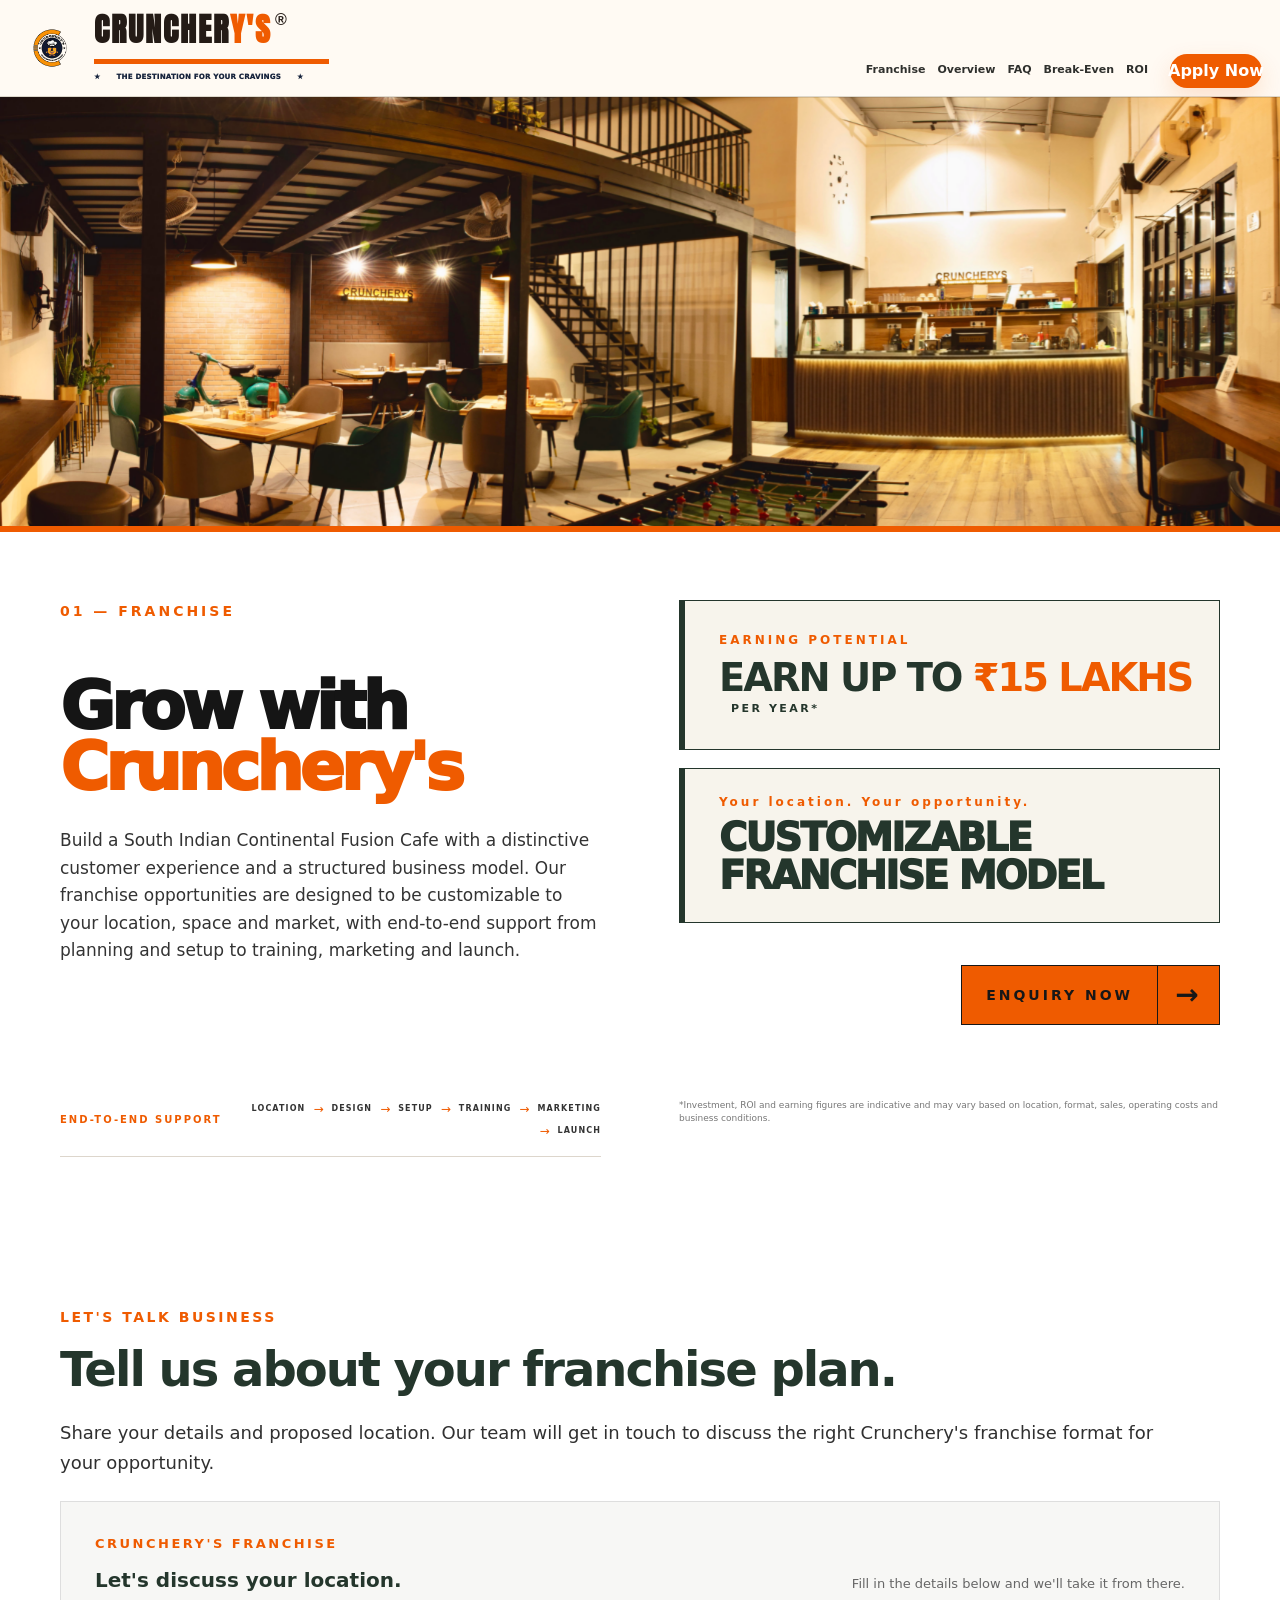
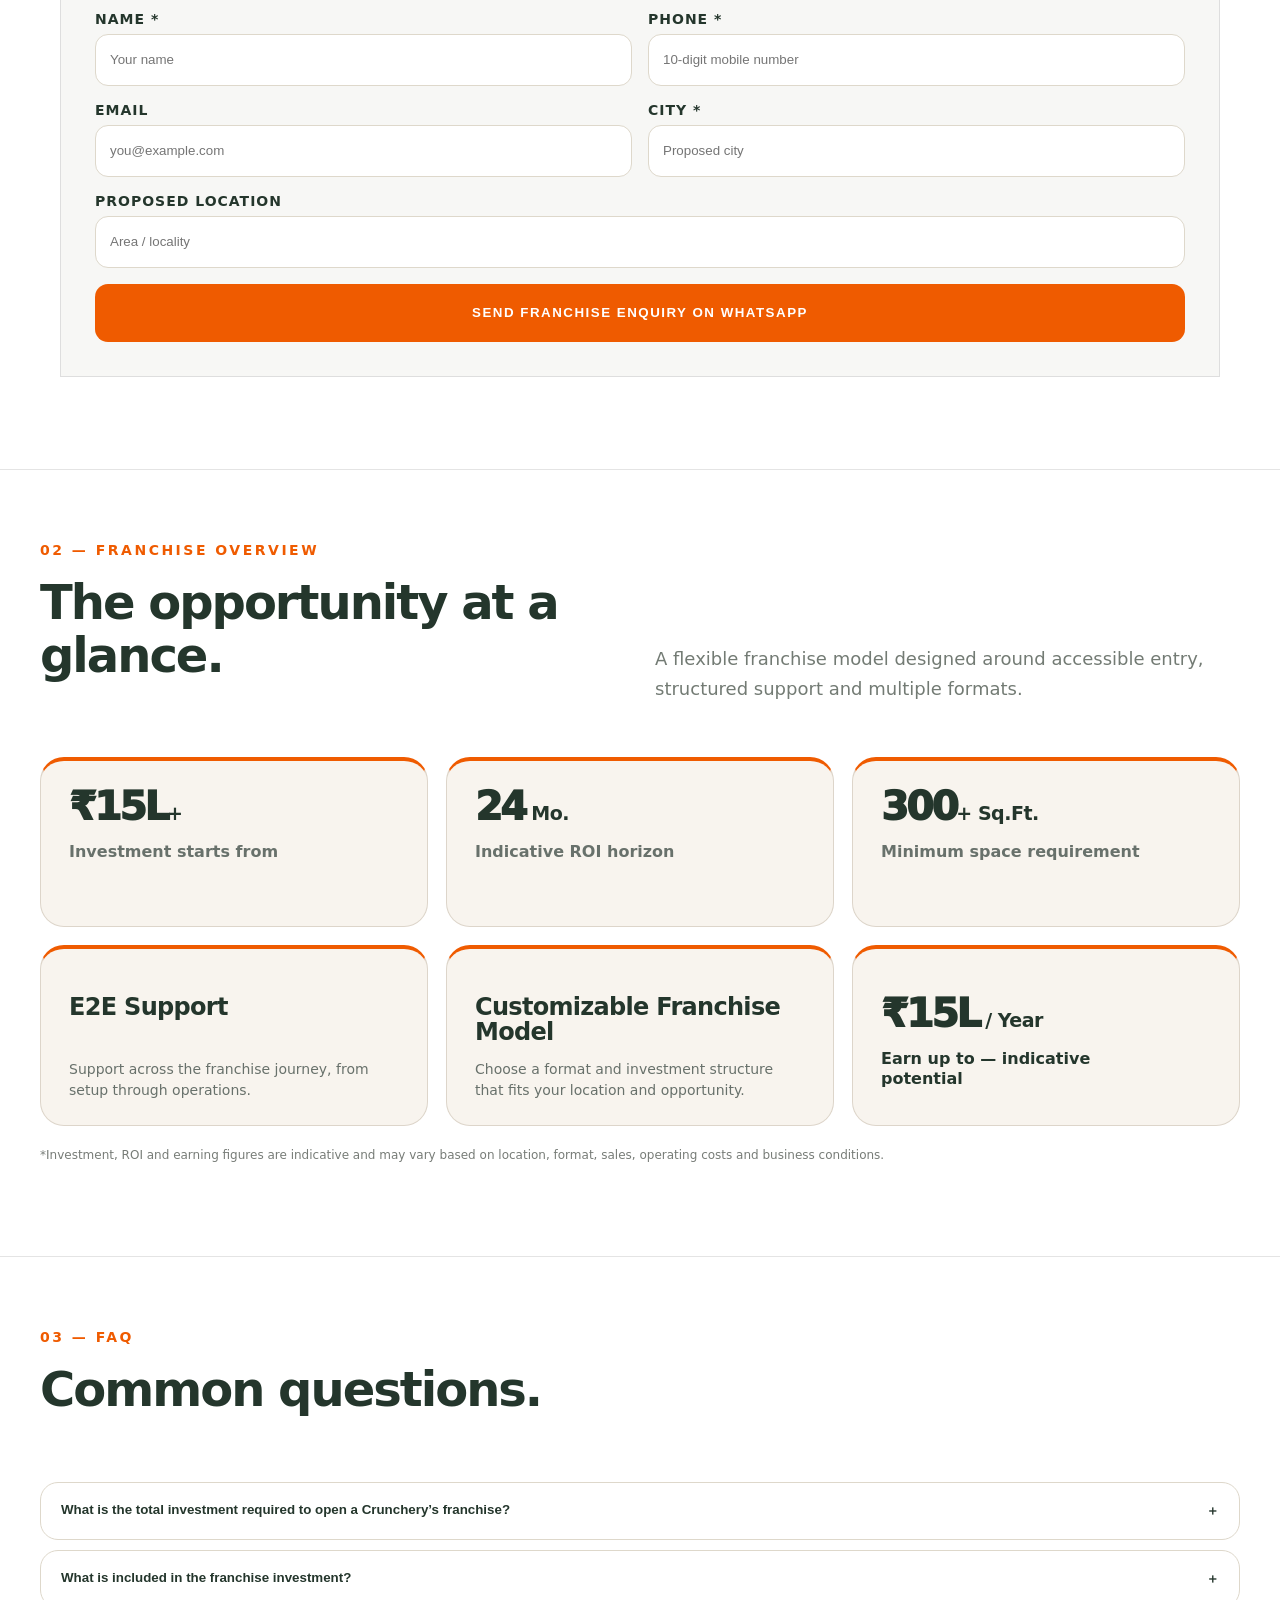
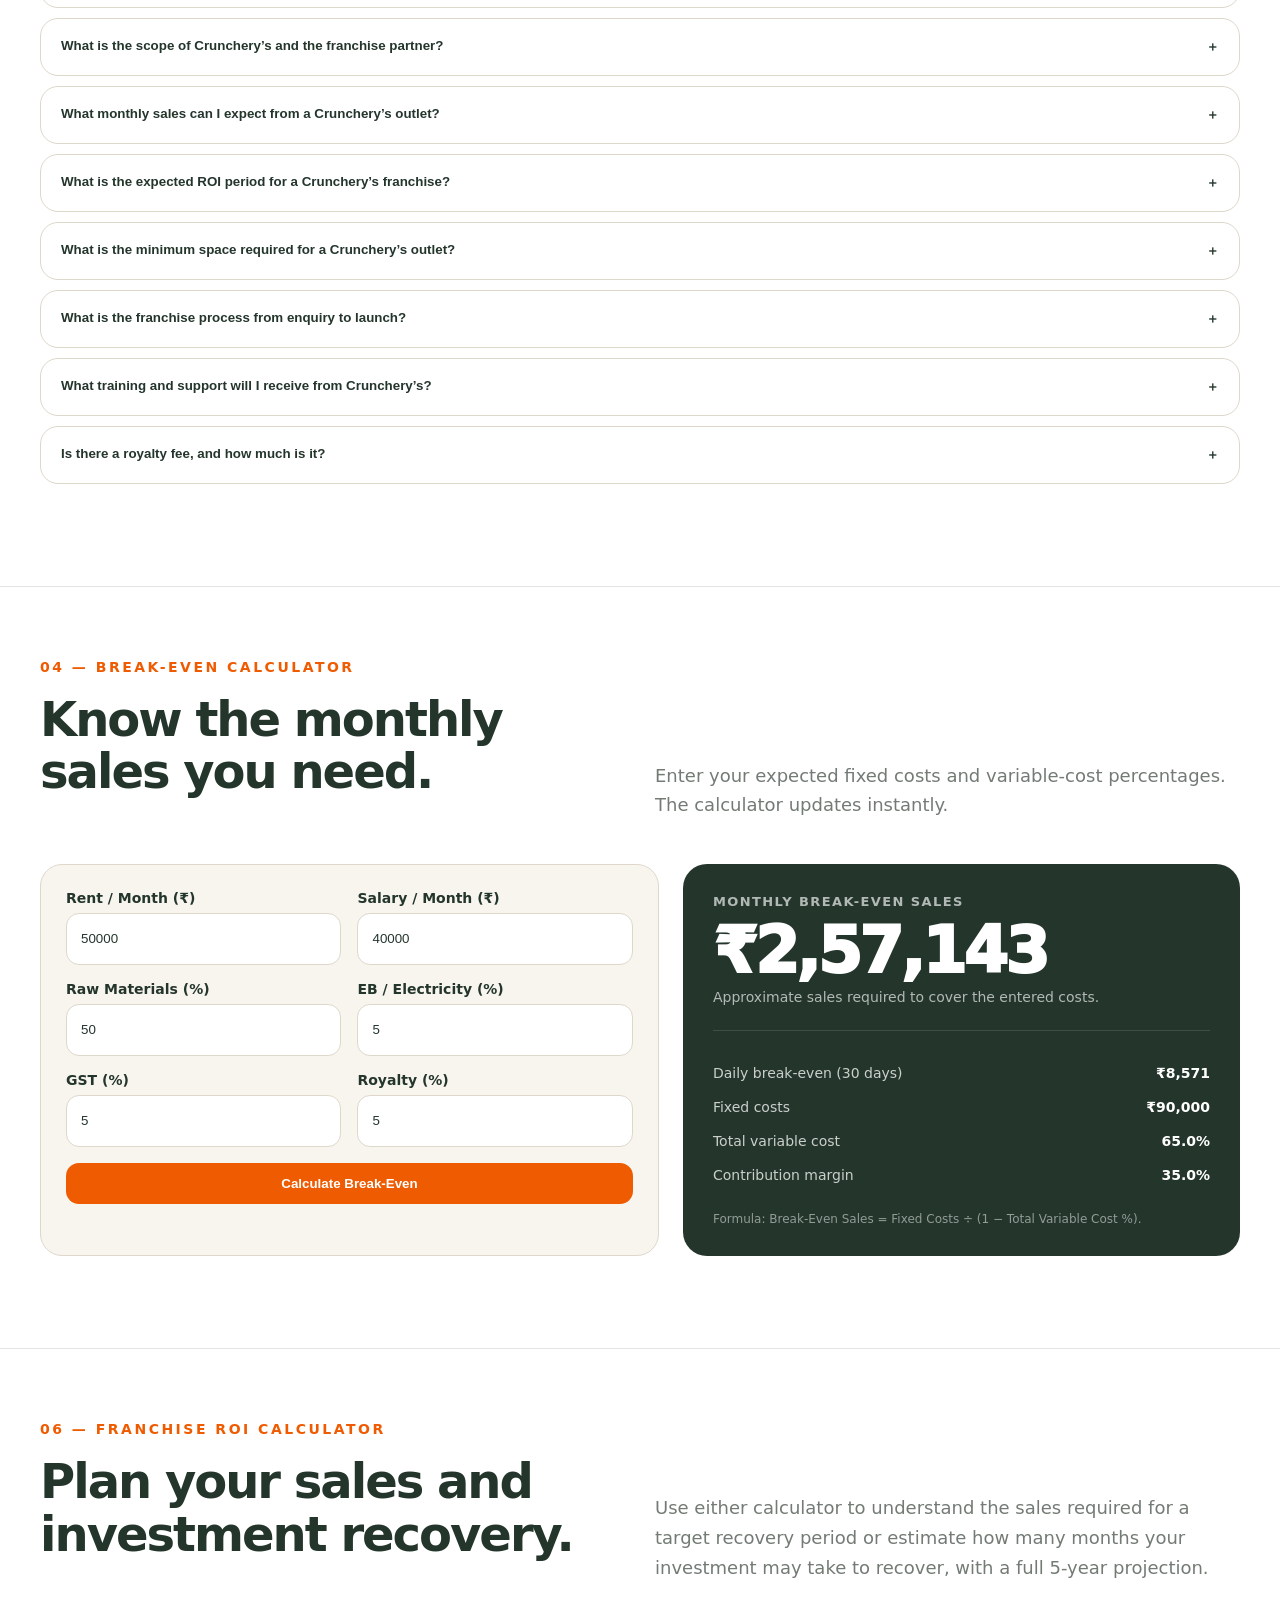
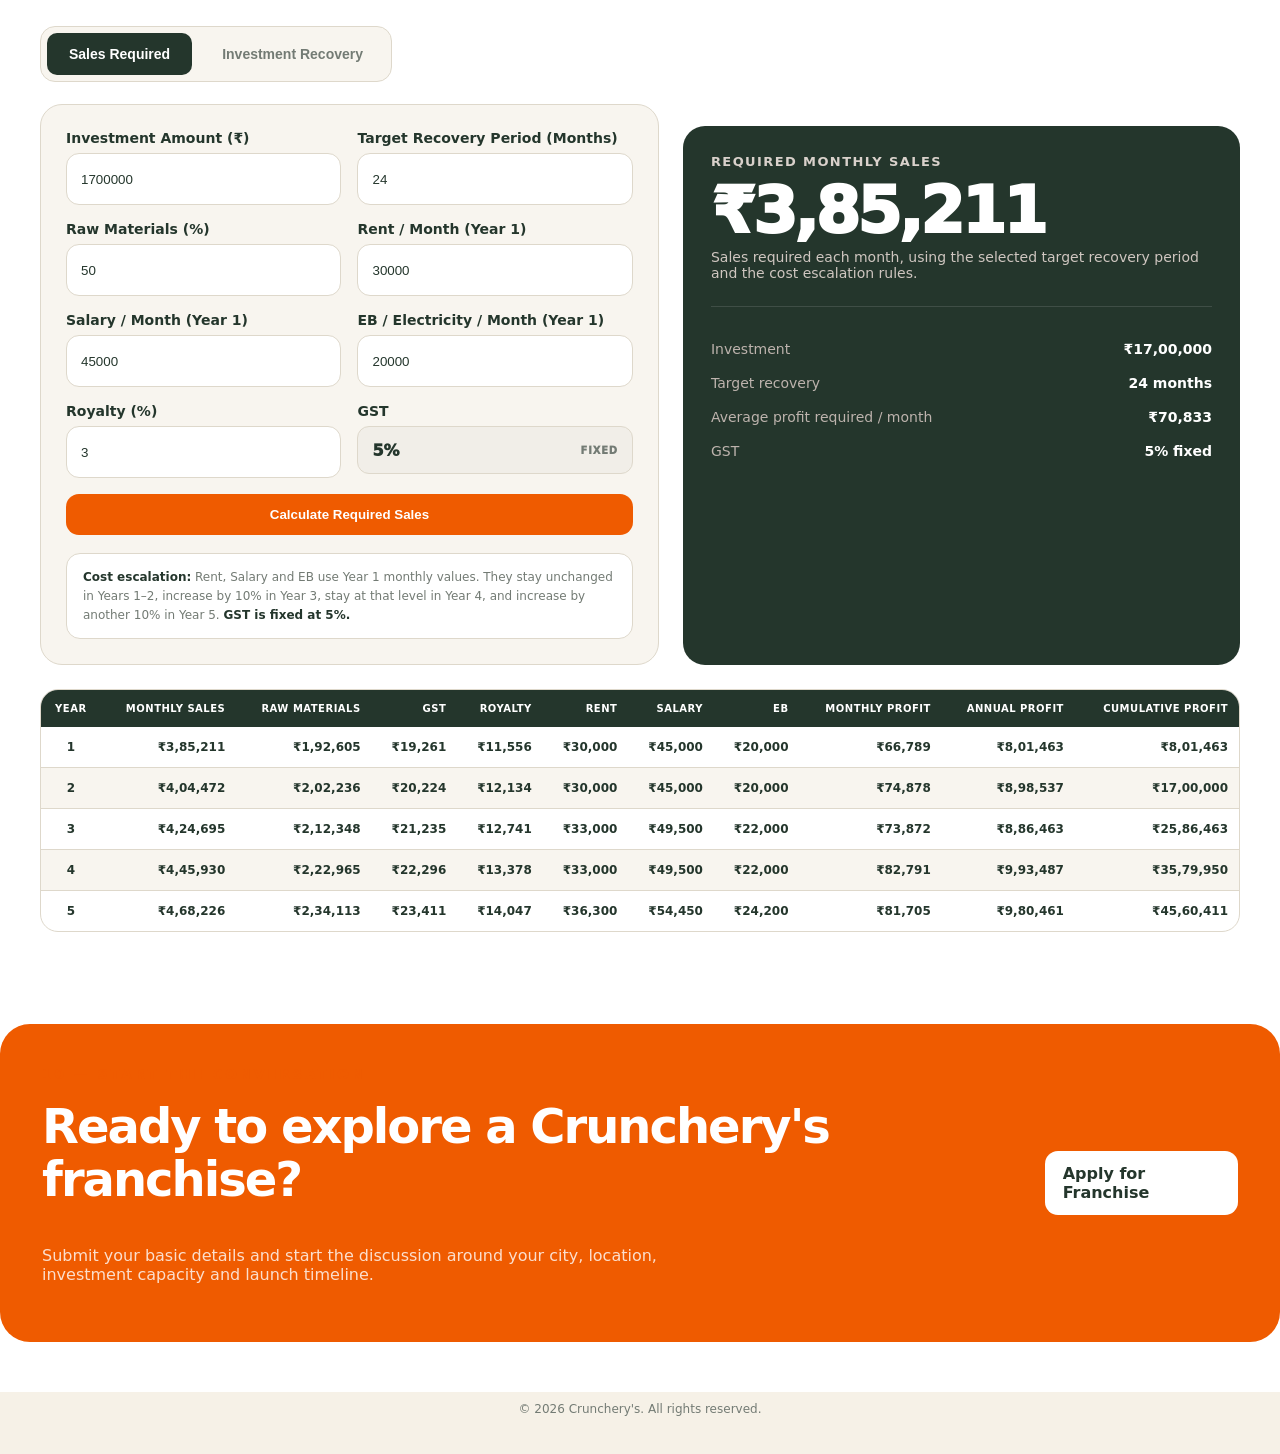
==== franchise/index.html @ 045de071 "Add files via upload" ====
<!DOCTYPE html>
<html lang="en">
<head>
  <meta charset="UTF-8">
  <meta name="viewport" content="width=device-width, initial-scale=1.0">
  <meta name="description" content="Crunchery's Franchise – South Indian Continental Fusion Cafe. Explore investment, setup, break-even and franchise opportunities.">
  <title>Crunchery's Franchise | South Indian Continental Fusion Cafe</title>
    <style>
 @import url('https://fonts.googleapis.com/css2?family=Anton&display=swap');
/* =========================================================
   CRUNCHERY'S FRANCHISE PAGE
   SCOPED CSS
   Prevents Squarespace / existing website CSS conflicts
   ========================================================= */

:root{
  --fr-bg:#f6f1e7;
  --fr-card:#ffffff;
  --fr-text:#24362c;
  --fr-muted:#737b74;
  --fr-line:#ded8cb;
  --fr-accent:#ef5b00;
  --fr-dark:#24362c;
  --fr-good:#16834b;
  --fr-soft:#f8f5ef;
}


/* =========================================================
   PAGE RESET
   ========================================================= */

#franchise-page-only,
#franchise-page-only *{
  box-sizing:border-box;
}

html{
  scroll-behavior:smooth;
}

body{
  margin:0;
  background:var(--fr-bg);
  color:var(--fr-text);
  font-family:
    Inter,
    system-ui,
    -apple-system,
    BlinkMacSystemFont,
    "Segoe UI",
    sans-serif;
}


/* =========================================================
   HEADER — CRUNCHERY'S MAIN-SITE STYLE
   Scoped to this franchise page only.
   ========================================================= */

.franchise-header{
  width:100% !important;
  min-height:196px !important;
  background:#fffaf3 !important;
  border-bottom:1px solid var(--fr-line) !important;
  position:sticky !important;
  top:0 !important;
  z-index:9999 !important;
}

.franchise-header-inner{
  width:100% !important;
  max-width:1660px !important;
  min-height:196px !important;
  margin:0 auto !important;
  padding:18px 28px 20px !important;
  display:grid !important;
  grid-template-columns:minmax(560px,620px) minmax(0,1fr) !important;
  grid-template-rows:42px 1fr !important;
  column-gap:38px !important;
  align-items:center !important;
}

/* Full brand block */
.franchise-logo{
  grid-column:1 !important;
  grid-row:1 / span 2 !important;
  display:flex !important;
  align-items:center !important;
  justify-content:flex-start !important;
  gap:12px !important;
  width:max-content !important;
  max-width:100% !important;
  text-decoration:none !important;
}

.franchise-logo img{
  display:block !important;
  width:143px !important;
  height:143px !important;
  max-width:143px !important;
  max-height:143px !important;
  flex:0 0 128px !important;
  object-fit:contain !important;
}

/* Wordmark beside the repository logo */
.franchise-wordmark{
  display:flex !important;
  flex-direction:column !important;
  width:430px !important;
  max-width:100% !important;
}

.franchise-wordmark-name{
  font-family:"Anton",sans-serif !important;
  font-size:64px !important;
  line-height:.88 !important;
  font-weight:900 !important;
  letter-spacing:2px !important;
  color:#241b16 !important;
  white-space:nowrap !important;
}

.franchise-wordmark-name .orange{
  color:#ef5b00 !important;
}

.franchise-wordmark-name sup{
  font-family:Arial,sans-serif !important;
  font-size:16px !important;
  vertical-align:top !important;
  position:relative !important;
  top:-2px !important;
  margin-left:3px !important;
}

.franchise-wordmark-rule{
  width:100% !important;
  height:5px !important;
  background:#ef5b00 !important;
  margin:14px 0 10px !important;
}

.franchise-wordmark-tagline{
  color:#17243d !important;
  font-size:17px !important;
  line-height:1 !important;
  font-weight:950 !important;
  letter-spacing:.7px !important;
  white-space:nowrap !important;
}

.franchise-wordmark-tagline::before{
  content:"★" !important;
  margin-right:16px !important;
}

.franchise-wordmark-tagline::after{
  content:"★" !important;
  margin-left:16px !important;
}

/* Top-right brand promises */
.franchise-utilities{
  grid-column:2 !important;
  grid-row:1 !important;
  justify-self:end !important;
  display:flex !important;
  align-items:center !important;
  justify-content:flex-end !important;
  color:#3b342e !important;
  font-size:13px !important;
  font-weight:800 !important;
  white-space:nowrap !important;
}

.franchise-utility{
  padding:0 18px !important;
  border-right:1px solid #d8d0c4 !important;
}

.franchise-utility:last-child{
  padding-right:0 !important;
  border-right:0 !important;
}

/* Navigation row */
.franchise-nav{
  grid-column:2 !important;
  grid-row:2 !important;
  width:100% !important;
  display:flex !important;
  align-items:center !important;
  justify-content:flex-end !important;
  gap:34px !important;
  padding-top:12px !important;
}

.franchise-nav a{
  display:block !important;
  padding:13px 0 !important;
  color:#2f302d !important;
  font-size:16px !important;
  font-weight:850 !important;
  line-height:1 !important;
  white-space:nowrap !important;
  text-decoration:none !important;
  border-bottom:2px solid transparent !important;
  transition:color .2s ease,border-color .2s ease !important;
}

.franchise-nav a:hover{
  color:var(--fr-accent) !important;
  border-bottom-color:var(--fr-accent) !important;
}

/* Apply Now remains part of the navigation */
.franchise-nav .franchise-apply{
  width:158px !important;
  height:56px !important;
  display:flex !important;
  align-items:center !important;
  justify-content:center !important;
  flex:0 0 158px !important;
  padding:0 !important;
  margin-left:10px !important;
  background:var(--fr-accent) !important;
  color:#fff !important;
  border:0 !important;
  border-radius:18px !important;
  font-size:16px !important;
  font-weight:900 !important;
  box-shadow:0 10px 25px rgba(239,91,0,.16) !important;
}

.franchise-nav .franchise-apply:hover{
  color:#fff !important;
  border-bottom:0 !important;
  transform:translateY(-2px) !important;
}

/* =========================================================
   MAIN PAGE CONTAINER
   ========================================================= */

#franchise-page-only{
  width:100% !important;

  max-width:1400px !important;

  margin:0 auto !important;

  padding:
    0 30px 50px 30px !important;
}


/* =========================================================
   GENERAL CARD
   ========================================================= */

#franchise-page-only .card{
  width:100% !important;

  background:var(--fr-card) !important;

  border-radius:28px !important;

  padding:32px 40px !important;

  margin:0 0 20px 0 !important;

  border:0 !important;

  box-shadow:
    0 8px 28px rgba(70,55,35,.06) !important;
}


/* =========================================================
   TYPOGRAPHY
   ========================================================= */

#franchise-page-only h1,
#franchise-page-only h2,
#franchise-page-only h3{
  color:var(--fr-text) !important;

  margin-top:0 !important;

  line-height:1.1 !important;
}

#franchise-page-only h1{
  font-size:clamp(60px,6vw,92px) !important;

  font-weight:950 !important;

  letter-spacing:-4px !important;

  margin-bottom:22px !important;
}

#franchise-page-only h2{
  font-size:clamp(32px,4vw,48px) !important;

  font-weight:900 !important;

  letter-spacing:-2px !important;
}

#franchise-page-only h3{
  font-size:20px !important;

  font-weight:900 !important;
}

#franchise-page-only p{
  margin-top:0 !important;
}

#franchise-page-only .eyebrow{
  color:var(--fr-accent) !important;

  font-size:14px !important;

  font-weight:900 !important;

  letter-spacing:2.5px !important;

  text-transform:uppercase !important;

  margin-bottom:18px !important;
}

#franchise-page-only .subtitle{
  color:var(--fr-muted) !important;

  font-size:18px !important;

  line-height:1.65 !important;

  max-width:760px !important;
}


/* =========================================================
   HERO
   ========================================================= */

/*
   IMPORTANT:
   The #franchise-page-only prefix gives this CSS higher
   priority than the existing website .hero styles.
*/

#franchise-page-only .hero{
  width:100% !important;

  min-height:720px !important;

  display:grid !important;

  grid-template-columns:
    minmax(0,1.1fr)
    minmax(500px,.9fr) !important;

  gap:70px !important;

  align-items:center !important;

  padding:70px 0 75px !important;

  margin:0 !important;
}


/* =========================================================
   HERO LEFT
   ========================================================= */

#franchise-page-only .hero-copy{
  width:100% !important;

  min-width:0 !important;

  max-width:none !important;

  display:flex !important;

  flex-direction:column !important;

  justify-content:center !important;

  align-items:flex-start !important;

  position:relative !important;

  z-index:5 !important;
}


/* =========================================================
   HERO TITLE
   ========================================================= */

#franchise-page-only .hero-copy h1{
  width:100% !important;

  max-width:820px !important;

  margin:0 0 22px 0 !important;

  padding:0 !important;

  font-size:clamp(62px,6vw,94px) !important;

  line-height:.98 !important;

  letter-spacing:-5px !important;

  font-weight:950 !important;

  white-space:normal !important;

  overflow:visible !important;
}

#franchise-page-only .hero-copy h1 span{
  color:var(--fr-accent) !important;

  display:inline !important;
}


/* =========================================================
   HERO SUBTITLE
   ========================================================= */

#franchise-page-only .hero .subtitle{
  width:100% !important;

  max-width:700px !important;

  color:var(--fr-muted) !important;

  font-size:18px !important;

  line-height:1.65 !important;

  margin:0 !important;
}


/* =========================================================
   HERO BUTTONS
   ========================================================= */

#franchise-page-only .hero-actions{
  width:100% !important;

  display:flex !important;

  flex-wrap:wrap !important;

  align-items:center !important;

  gap:12px !important;

  margin-top:30px !important;
}

#franchise-page-only .hero-actions .btn{
  display:inline-flex !important;

  align-items:center !important;
  justify-content:center !important;

  min-height:52px !important;

  padding:0 22px !important;

  border-radius:14px !important;

  font-size:14px !important;

  font-weight:900 !important;

  text-decoration:none !important;

  cursor:pointer !important;
}


/* =========================================================
   HERO NOTE
   ========================================================= */

#franchise-page-only .hero-note{
  display:flex !important;

  align-items:flex-start !important;

  gap:12px !important;

  margin-top:28px !important;

  color:var(--fr-muted) !important;

  font-size:14px !important;

  line-height:1.5 !important;
}

#franchise-page-only .hero-note > span{
  color:var(--fr-accent) !important;

  font-size:16px !important;
}

#franchise-page-only .hero-note strong{
  color:var(--fr-text) !important;
}

/* =========================================================
   HERO — FRANCHISE POSTER
   ========================================================= */

#franchise-page-only .hero-visual{
  position:relative !important;
  width:100% !important;
  min-width:0 !important;
  min-height:620px !important;

  padding:0 !important;
  overflow:hidden !important;

  border-radius:38px !important;

  background:none !important;

  box-shadow:
    0 25px 60px rgba(36,54,44,.16) !important;
}

#franchise-page-only .franchise-poster{
  display:block !important;

  width:100% !important;
  height:100% !important;

  min-width:100% !important;
  min-height:620px !important;

  margin:0 !important;
  padding:0 !important;

  object-fit:cover !important;
  object-position:center center !important;

  border-radius:38px !important;
}




/* =========================================================
   BUTTONS
   ========================================================= */

#franchise-page-only .btn{
  border:0 !important;

  border-radius:13px !important;

  padding:13px 18px !important;

  font-weight:900 !important;

  cursor:pointer !important;

  display:inline-flex !important;

  align-items:center !important;

  justify-content:center !important;

  gap:8px !important;

  text-decoration:none !important;

  transition:
    transform .18s ease,
    background .18s ease !important;
}

#franchise-page-only .btn:hover{
  transform:translateY(-2px) !important;
}

#franchise-page-only .btn-primary{
  background:var(--fr-accent) !important;

  color:#fff !important;
}

#franchise-page-only .btn-dark{
  background:var(--fr-dark) !important;

  color:#fff !important;
}

#franchise-page-only .btn-light{
  background:#fff !important;

  color:var(--fr-text) !important;
}

#franchise-page-only .btn-block{
  width:100% !important;
}


/* =========================================================
   SECTION HEAD
   ========================================================= */

#franchise-page-only .section-head{
  display:flex !important;

  justify-content:space-between !important;

  align-items:flex-end !important;

  gap:30px !important;

  margin-bottom:26px !important;
}

#franchise-page-only .section-head > div{
  flex:1 !important;
}

#franchise-page-only .section-head .subtitle{
  flex:1 !important;

  max-width:620px !important;
}


/* =========================================================
   METRICS
   ========================================================= */

#franchise-page-only .metric-grid{
  width:100% !important;

  display:grid !important;

  grid-template-columns:
    repeat(4,minmax(0,1fr)) !important;

  gap:14px !important;

  margin-top:25px !important;
}

#franchise-page-only .metric{
  background:var(--fr-soft) !important;

  border:1px solid var(--fr-line) !important;

  border-radius:20px !important;

  padding:22px !important;
}

#franchise-page-only .metric-value{
  color:var(--fr-text) !important;

  font-size:25px !important;

  font-weight:950 !important;

  margin-bottom:5px !important;
}

#franchise-page-only .metric-label{
  color:var(--fr-muted) !important;

  font-size:13px !important;

  font-weight:700 !important;
}


/* =========================================================
   GRIDS
   ========================================================= */

#franchise-page-only .grid{
  display:grid !important;

  grid-template-columns:
    repeat(3,minmax(0,1fr)) !important;

  gap:18px !important;
}

#franchise-page-only .grid2{
  display:grid !important;

  grid-template-columns:
    repeat(2,minmax(0,1fr)) !important;

  gap:18px !important;
}


/* =========================================================
   INFO CARDS
   ========================================================= */

#franchise-page-only .info-card{
  border:
    1px solid var(--fr-line) !important;

  border-radius:20px !important;

  padding:24px !important;

  background:#fff !important;
}

#franchise-page-only .info-icon{
  width:44px !important;
  height:44px !important;

  border-radius:13px !important;

  background:#fff1e8 !important;

  color:var(--fr-accent) !important;

  display:grid !important;

  place-items:center !important;

  font-weight:950 !important;

  margin-bottom:15px !important;
}

#franchise-page-only .info-card p{
  color:var(--fr-muted) !important;

  font-size:14px !important;

  line-height:1.6 !important;
}

#franchise-page-only .price{
  color:var(--fr-text) !important;

  font-size:25px !important;

  font-weight:950 !important;

  margin-bottom:5px !important;
}

#franchise-page-only .small{
  color:var(--fr-muted) !important;

  font-size:13px !important;
}


/* =========================================================
   COST ROWS
   ========================================================= */

#franchise-page-only .cost-row{
  display:grid !important;

  grid-template-columns:
    minmax(0,1fr)
    auto !important;

  gap:20px !important;

  align-items:center !important;

  padding:17px 0 !important;

  border-bottom:
    1px solid var(--fr-line) !important;
}

#franchise-page-only .cost-row:last-child{
  border-bottom:0 !important;
}

#franchise-page-only .cost-title{
  color:var(--fr-text) !important;

  font-weight:900 !important;
}

#franchise-page-only .cost-desc{
  color:var(--fr-muted) !important;

  font-size:13px !important;
}

#franchise-page-only .cost-value{
  color:var(--fr-text) !important;

  font-size:18px !important;

  font-weight:950 !important;

  white-space:nowrap !important;
}


/* =========================================================
   CALCULATOR
   ========================================================= */

#franchise-page-only .calculator{
  width:100% !important;

  display:grid !important;

  grid-template-columns:
    minmax(0,1fr)
    minmax(400px,.9fr) !important;

  gap:24px !important;
}

#franchise-page-only .calc-panel{
  border:
    1px solid var(--fr-line) !important;

  border-radius:22px !important;

  padding:25px !important;

  background:var(--fr-soft) !important;
}

#franchise-page-only .form-grid{
  display:grid !important;

  grid-template-columns:
    repeat(2,minmax(0,1fr)) !important;

  gap:16px !important;
}

#franchise-page-only .field{
  display:flex !important;

  flex-direction:column !important;

  gap:7px !important;
}

#franchise-page-only .field.full{
  grid-column:1/-1 !important;
}

#franchise-page-only label{
  color:var(--fr-text) !important;

  font-size:14px !important;

  font-weight:850 !important;
}


/* =========================================================
   INPUTS
   ========================================================= */

#franchise-page-only input,
#franchise-page-only select,
#franchise-page-only textarea{
  width:100% !important;

  height:52px !important;

  border:
    1px solid var(--fr-line) !important;

  border-radius:13px !important;

  padding:0 14px !important;

  background:#fff !important;

  color:var(--fr-text) !important;

  outline:none !important;
}

#franchise-page-only textarea{
  height:110px !important;

  padding:13px 14px !important;

  resize:vertical !important;
}

#franchise-page-only input:focus,
#franchise-page-only select:focus,
#franchise-page-only textarea:focus{
  border-color:var(--fr-accent) !important;

  box-shadow:
    0 0 0 3px rgba(239,91,0,.09) !important;
}


/* =========================================================
   RESULT CARD
   ========================================================= */

#franchise-page-only .result-card{
  width:100% !important;

  min-height:100% !important;

  background:var(--fr-dark) !important;

  color:#fff !important;

  border-radius:24px !important;

  padding:30px !important;

  display:flex !important;

  flex-direction:column !important;
}

#franchise-page-only .result-label{
  color:rgba(255,255,255,.65) !important;

  font-size:13px !important;

  font-weight:800 !important;

  text-transform:uppercase !important;

  letter-spacing:1.4px !important;
}

#franchise-page-only .result-number{
  color:#fff !important;

  font-size:clamp(42px,5vw,64px) !important;

  font-weight:950 !important;

  line-height:1 !important;

  letter-spacing:-3px !important;

  margin:10px 0 6px !important;
}

#franchise-page-only .result-sub{
  color:rgba(255,255,255,.65) !important;

  font-size:14px !important;
}

#franchise-page-only .result-divider{
  height:1px !important;

  background:rgba(255,255,255,.12) !important;

  margin:25px 0 !important;
}

#franchise-page-only .result-line{
  display:flex !important;

  justify-content:space-between !important;

  gap:20px !important;

  padding:9px 0 !important;

  color:rgba(255,255,255,.76) !important;

  font-size:14px !important;
}

#franchise-page-only .result-line strong{
  color:#fff !important;
}

#franchise-page-only .formula{
  margin-top:auto !important;

  padding-top:20px !important;

  color:rgba(255,255,255,.5) !important;

  font-size:12px !important;
}


/* =========================================================
   TIER
   ========================================================= */

#franchise-page-only .tier{
  position:relative !important;

  overflow:hidden !important;
}

#franchise-page-only .tier-badge{
  position:absolute !important;

  right:20px !important;
  top:20px !important;

  background:#fff1e8 !important;

  color:var(--fr-accent) !important;

  padding:7px 10px !important;

  border-radius:999px !important;

  font-size:11px !important;

  font-weight:950 !important;

  text-transform:uppercase !important;
}

#franchise-page-only .tier-list{
  list-style:none !important;

  margin:18px 0 0 !important;

  padding:0 !important;
}

#franchise-page-only .tier-list li{
  padding:9px 0 !important;

  border-bottom:
    1px solid var(--fr-line) !important;

  color:var(--fr-muted) !important;

  font-size:14px !important;
}

#franchise-page-only .tier-list li:last-child{
  border-bottom:0 !important;
}

#franchise-page-only .tier-list li::before{
  content:"✓" !important;

  color:var(--fr-good) !important;

  font-weight:950 !important;

  margin-right:9px !important;
}


/* =========================================================
   PROCESS
   ========================================================= */

#franchise-page-only .process{
  display:grid !important;

  grid-template-columns:
    repeat(7,minmax(0,1fr)) !important;

  gap:8px !important;

  margin-top:26px !important;
}

#franchise-page-only .step{
  text-align:center !important;

  padding:17px 8px !important;

  border:
    1px solid var(--fr-line) !important;

  border-radius:18px !important;

  background:var(--fr-soft) !important;
}

#franchise-page-only .step-no{
  width:36px !important;
  height:36px !important;

  border-radius:50% !important;

  background:var(--fr-accent) !important;

  color:#fff !important;

  display:grid !important;

  place-items:center !important;

  margin:0 auto 10px !important;

  font-weight:950 !important;

  font-size:13px !important;
}

#franchise-page-only .step strong{
  color:var(--fr-text) !important;

  font-size:13px !important;

  display:block !important;
}

#franchise-page-only .step span{
  color:var(--fr-muted) !important;

  font-size:11px !important;
}


/* =========================================================
   FAQ
   ========================================================= */

#franchise-page-only .faq{
  border:
    1px solid var(--fr-line) !important;

  border-radius:18px !important;

  margin-bottom:10px !important;

  overflow:hidden !important;

  background:#fff !important;
}

#franchise-page-only .faq button{
  width:100% !important;

  background:none !important;

  border:0 !important;

  padding:19px 20px !important;

  text-align:left !important;

  display:flex !important;

  justify-content:space-between !important;

  gap:20px !important;

  color:var(--fr-text) !important;

  cursor:pointer !important;

  font-weight:900 !important;
}

#franchise-page-only .faq-plus{
  transition:transform .18s ease !important;
}

#franchise-page-only .faq-answer{
  display:none !important;

  padding:0 20px 19px !important;

  color:var(--fr-muted) !important;

  font-size:14px !important;
}

#franchise-page-only .faq.open .faq-answer{
  display:block !important;
}

#franchise-page-only .faq.open .faq-plus{
  transform:rotate(45deg) !important;
}


/* =========================================================
   QUESTIONNAIRE
   ========================================================= */

#franchise-page-only .questionnaire{
  display:grid !important;

  grid-template-columns:
    minmax(300px,.8fr)
    minmax(0,1.2fr) !important;

  gap:28px !important;
}

#franchise-page-only .contact-panel{
  background:var(--fr-dark) !important;

  color:#fff !important;

  border-radius:24px !important;

  padding:30px !important;

  height:100% !important;
}

#franchise-page-only .contact-panel h3{
  color:#fff !important;

  font-size:30px !important;
}

#franchise-page-only .contact-panel p{
  color:rgba(255,255,255,.7) !important;
}

#franchise-page-only .contact-list{
  list-style:none !important;

  padding:0 !important;

  margin:24px 0 0 !important;
}

#franchise-page-only .contact-list li{
  padding:11px 0 !important;

  border-bottom:
    1px solid rgba(255,255,255,.1) !important;

  font-size:14px !important;
}

#franchise-page-only .contact-list strong{
  display:block !important;

  color:#fff !important;
}

#franchise-page-only .contact-list span{
  color:rgba(255,255,255,.65) !important;
}

#franchise-page-only .form-card{
  border:
    1px solid var(--fr-line) !important;

  border-radius:24px !important;

  padding:26px !important;

  background:var(--fr-soft) !important;
}


/* =========================================================
   FINAL CTA
   ========================================================= */

#franchise-page-only .cta{
  background:var(--fr-accent) !important;

  color:#fff !important;

  border-radius:30px !important;

  padding:42px !important;

  display:flex !important;

  align-items:center !important;

  justify-content:space-between !important;

  gap:30px !important;
}

#franchise-page-only .cta h2{
  color:#fff !important;
}

#franchise-page-only .cta p{
  color:rgba(255,255,255,.8) !important;

  max-width:650px !important;
}


/* =========================================================
   FOOTER
   ========================================================= */

body > footer,
footer{
  padding:10px 28px 38px !important;

  text-align:center !important;

  color:var(--fr-muted) !important;

  font-size:12px !important;
}


/* =========================================================
   TOAST
   ========================================================= */

#toast{
  position:fixed !important;

  right:20px !important;
  bottom:20px !important;

  background:var(--fr-dark) !important;

  color:#fff !important;

  padding:14px 18px !important;

  border-radius:14px !important;

  box-shadow:
    0 10px 30px rgba(0,0,0,.18) !important;

  display:none;

  z-index:99999 !important;

  font-size:14px !important;
}


/* =========================================================
   1200px
   ========================================================= */

@media (max-width:1200px){

  .franchise-header-inner{
    grid-template-columns:
      160px
      minmax(0,1fr)
      140px !important;
  }

  .franchise-nav{
    gap:28px !important;
  }

  #franchise-page-only .hero{
    grid-template-columns:
      minmax(0,1fr)
      minmax(440px,.85fr) !important;

    gap:45px !important;
  }

  #franchise-page-only .hero-visual{
    min-width:440px !important;
  }

}


/* =========================================================
   1000px
   ========================================================= */

@media (max-width:1000px){

  .franchise-header-inner{
    grid-template-columns:
      130px
      minmax(0,1fr)
      125px !important;

    padding:0 18px !important;
  }

  .franchise-nav{
    gap:20px !important;
  }

  .franchise-nav a{
    font-size:13px !important;
  }

  .franchise-apply{
    width:125px !important;
  }

  #franchise-page-only{
    padding-left:22px !important;
    padding-right:22px !important;
  }

  #franchise-page-only .hero{
    grid-template-columns:
      minmax(0,1fr)
      minmax(390px,.8fr) !important;

    gap:30px !important;
  }

  #franchise-page-only .hero-visual{
    min-width:390px !important;
    min-height:560px !important;
    padding:34px !important;
  }

  #franchise-page-only .hero-copy h1{
    font-size:clamp(52px,6vw,72px) !important;
  }

}


/* =========================================================
   900px
   ========================================================= */

@media (max-width:1200px){
  .franchise-header-inner{
    grid-template-columns:minmax(450px,520px) minmax(0,1fr) !important;
    column-gap:22px !important;
    padding-left:22px !important;
    padding-right:22px !important;
  }

  .franchise-logo{
    gap:18px !important;
  }

  .franchise-logo img{
    width:105px !important;
    height:105px !important;
    max-width:105px !important;
    max-height:105px !important;
    flex-basis:105px !important;
  }

  .franchise-wordmark-name{
    font-size:52px !important;
  }

  .franchise-wordmark-rule{
    height:4px !important;
    margin:11px 0 8px !important;
  }

  .franchise-wordmark-tagline{
    font-size:14px !important;
  }

  .franchise-nav{
    gap:22px !important;
  }

  .franchise-nav a{
    font-size:14px !important;
  }

  .franchise-nav .franchise-apply{
    width:140px !important;
    flex-basis:140px !important;
  }
}

@media (max-width:1000px){
  .franchise-header,
  .franchise-header-inner{
    min-height:155px !important;
  }

  .franchise-header-inner{
    grid-template-columns:minmax(350px,430px) minmax(0,1fr) !important;
    padding:14px 18px !important;
    column-gap:16px !important;
  }

  .franchise-logo{
    gap:12px !important;
  }

  .franchise-logo img{
    width:82px !important;
    height:82px !important;
    max-width:82px !important;
    max-height:82px !important;
    flex-basis:82px !important;
  }

  .franchise-wordmark-name{
    font-size:41px !important;
  }

  .franchise-wordmark-rule{
    height:3px !important;
    margin:8px 0 6px !important;
  }

  .franchise-wordmark-tagline{
    font-size:10px !important;
  }

  .franchise-wordmark-tagline::before{
    margin-right:8px !important;
  }

  .franchise-wordmark-tagline::after{
    margin-left:8px !important;
  }

  .franchise-utilities{
    font-size:10px !important;
  }

  .franchise-utility{
    padding:0 8px !important;
  }

  .franchise-nav{
    gap:14px !important;
    padding-top:5px !important;
  }

  .franchise-nav a{
    font-size:11px !important;
  }

  .franchise-nav .franchise-apply{
    width:118px !important;
    height:44px !important;
    flex-basis:118px !important;
    border-radius:13px !important;
    font-size:12px !important;
    margin-left:2px !important;
  }
}

@media (max-width:900px){

  .franchise-header{
    min-height:76px !important;
    height:76px !important;
  }

  .franchise-header-inner{
    min-height:76px !important;
    height:76px !important;
    display:flex !important;
    justify-content:space-between !important;
    align-items:center !important;
    padding:8px 18px !important;
  }

  .franchise-utilities{
    display:none !important;
  }

  .franchise-nav{
    display:flex !important;
    width:auto !important;
    padding:0 !important;
    gap:0 !important;
  }

  .franchise-nav a:not(.franchise-apply){
    display:none !important;
  }

  .franchise-logo{
    width:auto !important;
    max-width:72% !important;
    gap:9px !important;
  }

  .franchise-logo img{
    width:52px !important;
    height:52px !important;
    max-width:52px !important;
    max-height:52px !important;
    flex-basis:52px !important;
  }

  .franchise-wordmark{
    width:auto !important;
  }

  .franchise-wordmark-name{
    font-size:30px !important;
  }

  .franchise-wordmark-rule{
    height:2px !important;
    margin:5px 0 !important;
  }

  .franchise-wordmark-tagline{
    font-size:7px !important;
  }

  .franchise-nav .franchise-apply{
    width:112px !important;
    height:44px !important;
    flex-basis:112px !important;
    margin:0 !important;
    border-radius:13px !important;
    font-size:12px !important;
  }

  #franchise-page-only{
    padding:0 20px 40px !important;
  }

  #franchise-page-only .hero{
    display:grid !important;

    grid-template-columns:1fr !important;

    gap:30px !important;

    min-height:auto !important;

    padding:55px 0 !important;
  }

  #franchise-page-only .hero-copy{
    width:100% !important;
  }

  #franchise-page-only .hero-copy h1{
    width:100% !important;

    max-width:850px !important;

    font-size:
      clamp(52px,8vw,78px) !important;

    letter-spacing:-4px !important;
  }

  #franchise-page-only .hero-visual{
    width:100% !important;

    min-width:0 !important;

    min-height:500px !important;
  }

  #franchise-page-only .metric-grid{
    grid-template-columns:
      repeat(2,minmax(0,1fr)) !important;
  }

  #franchise-page-only .grid{
    grid-template-columns:
      repeat(2,minmax(0,1fr)) !important;
  }

  #franchise-page-only .calculator{
    grid-template-columns:1fr !important;
  }

  #franchise-page-only .questionnaire{
    grid-template-columns:1fr !important;
  }

  #franchise-page-only .process{
    grid-template-columns:
      repeat(4,minmax(0,1fr)) !important;
  }

}


/* =========================================================
   600px
   ========================================================= */

@media (max-width:600px){

  .franchise-header{
    min-height:68px !important;
    height:68px !important;
  }

  .franchise-header-inner{
    min-height:68px !important;
    height:68px !important;
    padding:7px 14px !important;
  }

  .franchise-logo{
    gap:7px !important;
    max-width:70% !important;
  }

  .franchise-logo img{
    width:44px !important;
    height:44px !important;
    max-width:44px !important;
    max-height:44px !important;
    flex-basis:44px !important;
  }

  .franchise-wordmark-name{
    font-size:23px !important;
  }

  .franchise-wordmark-rule{
    height:2px !important;
    margin:3px 0 !important;
  }

  .franchise-wordmark-tagline{
    font-size:5px !important;
  }

  .franchise-nav .franchise-apply{
    width:100px !important;
    height:40px !important;
    flex-basis:100px !important;
    border-radius:11px !important;
    font-size:11px !important;
  }

  #franchise-page-only{
    padding:
      0 16px 30px !important;
  }

  #franchise-page-only .card{
    padding:24px 20px !important;

    border-radius:22px !important;
  }

  #franchise-page-only .hero{
    padding:
      38px 0 42px !important;

    gap:24px !important;
  }

  #franchise-page-only .hero-copy h1{
    font-size:
      clamp(44px,13vw,62px) !important;

    letter-spacing:-3px !important;

    line-height:.98 !important;
  }

  #franchise-page-only .hero .subtitle{
    font-size:16px !important;
  }

  #franchise-page-only .hero-actions{
    flex-direction:column !important;

    align-items:stretch !important;

    width:100% !important;
  }

  #franchise-page-only .hero-actions .btn{
    width:100% !important;
  }

  #franchise-page-only .hero-visual{
    min-height:430px !important;

    padding:28px !important;

    border-radius:25px !important;
  }

  #franchise-page-only .visual-title{
    font-size:43px !important;

    letter-spacing:-2px !important;
  }

  #franchise-page-only .visual-copy{
    font-size:14px !important;
  }

  #franchise-page-only .metric-grid,
  #franchise-page-only .grid,
  #franchise-page-only .grid2,
  #franchise-page-only .form-grid{
    grid-template-columns:1fr !important;
  }

  #franchise-page-only .process{
    grid-template-columns:
      repeat(2,minmax(0,1fr)) !important;
  }

  #franchise-page-only .section-head{
    display:block !important;
  }

  #franchise-page-only .section-head .subtitle{
    margin-top:12px !important;
  }

  #franchise-page-only .cost-row{
    grid-template-columns:1fr !important;

    gap:5px !important;
  }

  #franchise-page-only .cost-value{
    white-space:normal !important;
  }

  #franchise-page-only .cta{
    display:block !important;

    padding:30px 22px !important;

    border-radius:24px !important;
  }

  #franchise-page-only .cta .btn{
    width:100% !important;

    margin-top:12px !important;
  }

}


/* =========================================================
   380px
   ========================================================= */

@media (max-width:380px){

  .franchise-apply{
    width:100px !important;

    font-size:11px !important;
  }

  #franchise-page-only .hero-copy h1{
    font-size:42px !important;
  }

  #franchise-page-only .visual-title{
    font-size:38px !important;
  }

}


/* Anchor positioning for sticky header */
#franchise-page-only > section[id]{
  scroll-margin-top:220px !important;
}

#franchise-opening,
#franchise-story{
  scroll-margin-top:220px !important;
}

/* =========================================================
   HOST-PAGE SAFETY / STANDALONE LAYOUT
   These rules keep this franchise page independent from
   Squarespace / existing Crunchery's website styles.
   ========================================================= */

html, body{
  width:100% !important;
  min-width:0 !important;
  overflow-x:hidden !important;
}

body{
  min-height:100vh !important;
}

.franchise-header,
#franchise-page-only,
body > footer{
  position:relative;
  left:auto !important;
  right:auto !important;
  transform:none !important;
}

.franchise-header-inner,
#franchise-page-only{
  box-sizing:border-box !important;
}

.franchise-header-inner{
  margin-left:auto !important;
  margin-right:auto !important;
}

#franchise-page-only{
  display:block !important;
}

#franchise-page-only .hero{
  width:100% !important;
  box-sizing:border-box !important;
}

#franchise-page-only .hero-copy,
#franchise-page-only .hero-visual{
  box-sizing:border-box !important;
}

#franchise-page-only .hero-copy h1{
  overflow-wrap:normal !important;
  word-break:normal !important;
}

#franchise-page-only .subtitle,
#franchise-page-only p{
  word-break:normal !important;
}

@media (min-width:901px){
  .franchise-header-inner{
    grid-template-columns:650px minmax(0,1fr) !important;
    max-width:1500px !important;
    padding-left:24px !important;
    padding-right:24px !important;
  }

  #franchise-page-only{
    max-width:1280px !important;
    padding-left:0 !important;
    padding-right:0 !important;
  }

  #franchise-page-only .hero{
    grid-template-columns:minmax(0,1.12fr) minmax(480px,.88fr) !important;
    gap:56px !important;
  }

  #franchise-page-only .hero-copy h1{
    max-width:820px !important;
    font-size:clamp(58px,5.3vw,82px) !important;
  }

  #franchise-page-only .hero-visual{
    min-width:0 !important;
    width:100% !important;
  }
}

@media (max-width:1200px) and (min-width:901px){
  .franchise-header-inner,
  #franchise-page-only{
    max-width:calc(100% - 48px) !important;
  }

  #franchise-page-only .hero{
    grid-template-columns:minmax(0,1.05fr) minmax(420px,.95fr) !important;
    gap:40px !important;
  }

  #franchise-page-only .hero-visual{
    min-width:0 !important;
  }
}


/* =========================================================
   FINAL DESKTOP HEADER OVERRIDE
   The header contains ONLY two layout columns:
   LEFT = complete Crunchery's brand
   RIGHT = navigation + Apply Now
   ========================================================= */

@media (min-width:1301px){
  .franchise-header-inner{
    width:100% !important;
    max-width:none !important;
    box-sizing:border-box !important;
    display:grid !important;
    grid-template-columns:minmax(700px, 700px) minmax(0, 1fr) !important;
    grid-template-rows:1fr !important;
    column-gap:28px !important;
    align-items:center !important;
    padding:18px 28px 20px !important;
  }

  .franchise-logo{
    grid-column:1 !important;
    grid-row:1 !important;
    width:100% !important;
    max-width:700px !important;
    justify-self:start !important;
    align-self:center !important;
    gap:0 !important;
  }

  .franchise-logo img{
    width:220px !important;
    height:220px !important;
    max-width:220px !important;
    max-height:220px !important;
    flex:0 0 220px !important;
    min-width:220px !important;
    flex-shrink:0 !important;
  }

  .franchise-wordmark{
  width:430px !important;
  max-width:430px !important;
  flex:0 0 430px !important;
  margin-left:-60px !important;
}

  .franchise-wordmark-name{
    font-size:62px !important;
  }

  .franchise-wordmark-tagline{
    font-size:16px !important;
    letter-spacing:.45px !important;
  }

  .franchise-nav{
    grid-column:2 !important;
    grid-row:1 !important;
    width:100% !important;
    min-width:0 !important;
    justify-self:stretch !important;
    display:flex !important;
    align-items:center !important;
    justify-content:flex-end !important;
    gap:24px !important;
    padding:0 !important;
    margin:0 !important;
    overflow:visible !important;
  }

  .franchise-nav a{
    font-size:15px !important;
    flex:0 0 auto !important;
  }

  .franchise-nav .franchise-apply{
    width:158px !important;
    min-width:158px !important;
    flex:0 0 158px !important;
    margin-left:4px !important;
  }
}

@media (min-width:901px) and (max-width:1300px){

  .franchise-header-inner{
    grid-template-columns:500px minmax(0,1fr) !important;
    column-gap:18px !important;
    padding-left:20px !important;
    padding-right:20px !important;
  }

  .franchise-logo{
    width:520px !important;
    max-width:520px !important;
  }

  .franchise-logo img{
    width:90px !important;
    height:90px !important;
    max-width:90px !important;
    max-height:90px !important;
    flex-basis:90px !important;
  }

  .franchise-wordmark{
    width:390px !important;
    max-width:390px !important;
  }

  .franchise-wordmark-name{
    font-size:50px !important;
  }

  .franchise-wordmark-tagline{
    font-size:12px !important;
  }

  .franchise-nav{
    gap:14px !important;
  }

  .franchise-nav a{
    font-size:12.5px !important;
  }

  .franchise-nav .franchise-apply{
    width:125px !important;
    flex-basis:125px !important;
  }
}


@media (min-width:901px) and (max-width:1100px){

  .franchise-header-inner{
    grid-template-columns:430px minmax(0,1fr) !important;
    column-gap:18px !important;
  }

  .franchise-logo{
    width:430px !important;
    max-width:430px !important;
  }

  .franchise-logo img{
    width:78px !important;
    height:78px !important;
    max-width:78px !important;
    max-height:78px !important;
    flex-basis:78px !important;
  }

  .franchise-wordmark{
    width:330px !important;
    max-width:330px !important;
  }

  .franchise-wordmark-name{
    font-size:42px !important;
  }

  .franchise-wordmark-tagline{
    font-size:10px !important;
  }

  .franchise-nav{
    gap:12px !important;
  }

  .franchise-nav a:not(.franchise-apply){
    display:none !important;
  }

  .franchise-nav .franchise-apply{
    width:120px !important;
    flex-basis:120px !important;
    height:46px !important;
  }
}



/* =========================================================
   ROI PROJECTION CALCULATOR
   ========================================================= */
#franchise-page-only .roi-tabs{
  display:flex !important; gap:8px !important; margin:0 0 22px !important;
  padding:6px !important; background:var(--fr-soft) !important;
  border:1px solid var(--fr-line) !important; border-radius:15px !important;
  width:max-content !important; max-width:100% !important;
}
#franchise-page-only .roi-tab{
  border:0 !important; background:transparent !important; color:var(--fr-muted) !important;
  padding:13px 22px !important; border-radius:10px !important; font-size:14px !important;
  font-weight:900 !important; cursor:pointer !important;
}
#franchise-page-only .roi-tab.active{background:var(--fr-dark) !important;color:#fff !important;}
#franchise-page-only .roi-panel{display:none !important;}
#franchise-page-only .roi-panel.active{display:block !important;}
#franchise-page-only .roi-fixed{
  min-height:48px !important; display:flex !important; align-items:center !important;
  justify-content:space-between !important; padding:12px 14px !important;
  border:1px solid var(--fr-line) !important; border-radius:12px !important;
  background:#f1eee8 !important; color:var(--fr-text) !important; font-weight:950 !important;
}
#franchise-page-only .roi-fixed span{font-size:10px !important;color:var(--fr-muted) !important;text-transform:uppercase !important;letter-spacing:.8px !important;}
#franchise-page-only .roi-note{
  margin-top:18px !important; padding:14px 16px !important; border-radius:14px !important;
  background:#fff !important; border:1px solid var(--fr-line) !important;
  color:var(--fr-muted) !important; font-size:12px !important; line-height:1.55 !important;
}
#franchise-page-only .roi-note strong{color:var(--fr-text) !important;}
#franchise-page-only .roi-result{
  margin-top:22px !important; background:var(--fr-dark) !important; color:#fff !important;
  border-radius:22px !important; padding:28px !important;
}
#franchise-page-only .roi-result .result-label{color:#d9d1cb !important;}
#franchise-page-only .roi-result .result-number{color:#fff !important;}
#franchise-page-only .roi-result .result-sub{color:#cfc6c0 !important;}
#franchise-page-only .roi-result .result-line span{color:#bdb3ad !important;}
#franchise-page-only .roi-result .result-line strong{color:#fff !important;}
#franchise-page-only .roi-table-wrap{
  width:100% !important; overflow-x:auto !important; margin-top:24px !important;
  border:1px solid var(--fr-line) !important; border-radius:18px !important; background:#fff !important;
}
#franchise-page-only .roi-table{width:100% !important;min-width:1050px !important;border-collapse:collapse !important;font-size:12px !important;}
#franchise-page-only .roi-table th{background:var(--fr-dark) !important;color:#fff !important;padding:13px 11px !important;text-align:right !important;font-size:10px !important;text-transform:uppercase !important;letter-spacing:.5px !important;white-space:nowrap !important;}
#franchise-page-only .roi-table th:first-child,#franchise-page-only .roi-table td:first-child{text-align:center !important;}
#franchise-page-only .roi-table td{padding:13px 11px !important;border-bottom:1px solid var(--fr-line) !important;color:var(--fr-text) !important;text-align:right !important;white-space:nowrap !important;font-weight:750 !important;}
#franchise-page-only .roi-table tbody tr:last-child td{border-bottom:0 !important;}
#franchise-page-only .roi-table tbody tr:nth-child(even){background:var(--fr-soft) !important;}
#franchise-page-only .roi-profit{color:var(--fr-accent) !important;font-weight:950 !important;}
#franchise-page-only .roi-error{display:none !important;margin-top:14px !important;padding:12px 14px !important;border-radius:12px !important;background:#fff1f1 !important;border:1px solid #efcccc !important;color:#b3261e !important;font-size:12px !important;font-weight:800 !important;}
#franchise-page-only .roi-error.show{display:block !important;}
@media(max-width:900px){
  #franchise-page-only .roi-tabs{width:100% !important;}
  #franchise-page-only .roi-tab{flex:1 !important;}
}



/* =========================================================
   MOBILE FRANCHISE MENU — MOBILE ONLY
   Kept inside the main stylesheet so Squarespace never renders
   this CSS as visible page text.
   ========================================================= */

/* =========================================================
   MOBILE SECTION MENU
   Desktop remains unchanged.
   ========================================================= */
.crx-mobile-menu-toggle{
  display:none !important;
}
.crx-mobile-menu{
  display:none !important;
}

@media (max-width:900px){
  .franchise-header-inner{
    position:relative !important;
  }

  .crx-mobile-menu-toggle{
    display:flex !important;
    position:absolute !important;
    top:50% !important;
    right:18px !important;
    transform:translateY(-50%) !important;
    width:44px !important;
    height:44px !important;
    min-width:44px !important;
    min-height:44px !important;
    flex:0 0 44px !important;
    margin:0 !important;
    padding:9px !important;
    border:0 !important;
    border-radius:10px !important;
    background:#fff !important;
    align-items:center !important;
    justify-content:center !important;
    flex-direction:column !important;
    gap:5px !important;
    cursor:pointer !important;
    position:relative !important;
    z-index:2147483001 !important;
  }

  .crx-mobile-menu-toggle span{
    display:block !important;
    width:24px !important;
    height:2.5px !important;
    border-radius:4px !important;
    background:#171717 !important;
  }

  .crx-mobile-menu-toggle[aria-expanded="true"] span:nth-child(1){
    transform:translateY(7.5px) rotate(45deg) !important;
  }
  .crx-mobile-menu-toggle[aria-expanded="true"] span:nth-child(2){
    opacity:0 !important;
  }
  .crx-mobile-menu-toggle[aria-expanded="true"] span:nth-child(3){
    transform:translateY(-7.5px) rotate(-45deg) !important;
  }

  .franchise-header .franchise-nav{
    display:none !important;
  }

  /* Menu is outside the sticky header and therefore always sits above the page. */
  #crx-mobile-menu{
    display:block !important;
    position:fixed !important;
    inset:0 !important;
    width:100vw !important;
    height:100vh !important;
    margin:0 !important;
    padding:0 !important;
    background:rgba(0,0,0,.42) !important;
    opacity:0 !important;
    visibility:hidden !important;
    pointer-events:none !important;
    z-index:2147483000 !important;
    transition:opacity .2s ease, visibility .2s ease !important;
  }

  #crx-mobile-menu.is-open{
    opacity:1 !important;
    visibility:visible !important;
    pointer-events:auto !important;
  }

  #crx-mobile-menu .crx-mobile-menu-panel{
    position:absolute !important;
    top:0 !important;
    right:0 !important;
    width:min(88vw,360px) !important;
    height:100% !important;
    min-height:100% !important;
    margin:0 !important;
    padding:82px 24px 28px !important;
    box-sizing:border-box !important;
    background:#fffaf3 !important;
    box-shadow:-15px 0 40px rgba(0,0,0,.16) !important;
    transform:translateX(100%) !important;
    transition:transform .25s ease !important;
    overflow-y:auto !important;
  }

  #crx-mobile-menu.is-open .crx-mobile-menu-panel{
    transform:translateX(0) !important;
  }

  #crx-mobile-menu .crx-mobile-menu-close{
    position:absolute !important;
    top:18px !important;
    right:18px !important;
    width:42px !important;
    height:42px !important;
    border:1px solid #ddd4c7 !important;
    border-radius:50% !important;
    background:#fff !important;
    color:#171717 !important;
    font-size:28px !important;
    line-height:1 !important;
    cursor:pointer !important;
  }

  #crx-mobile-menu .crx-mobile-menu-title{
    display:block !important;
    margin:0 0 18px !important;
    color:#ef5b00 !important;
    font-size:13px !important;
    font-weight:900 !important;
    letter-spacing:3px !important;
  }

  #crx-mobile-menu .crx-mobile-menu-panel > a{
    display:flex !important;
    align-items:center !important;
    justify-content:space-between !important;
    width:100% !important;
    box-sizing:border-box !important;
    padding:18px 2px !important;
    border-bottom:1px solid #e2dbd0 !important;
    color:#24362c !important;
    text-decoration:none !important;
    font-size:18px !important;
    font-weight:850 !important;
  }

  #crx-mobile-menu .crx-mobile-menu-panel > a::after{
    content:'→' !important;
    color:#ef5b00 !important;
    font-size:20px !important;
  }

  #crx-mobile-menu .crx-mobile-menu-panel > a.crx-mobile-menu-apply{
    margin-top:22px !important;
    padding:16px 18px !important;
    border:0 !important;
    border-radius:12px !important;
    background:#ef5b00 !important;
    color:#fff !important;
    justify-content:center !important;
    gap:16px !important;
    box-shadow:0 10px 24px rgba(239,91,0,.18) !important;
  }

  #crx-mobile-menu .crx-mobile-menu-panel > a.crx-mobile-menu-apply::after{
    content:none !important;
  }
}

@media (max-width:380px){
  .crx-mobile-menu-toggle{
    width:40px !important;
    height:40px !important;
    min-width:40px !important;
    min-height:40px !important;
    flex-basis:40px !important;
  }
  .crx-mobile-menu-toggle span{
    width:22px !important;
  }
  #crx-mobile-menu .crx-mobile-menu-panel{
    width:92vw !important;
    padding-left:20px !important;
    padding-right:20px !important;
  }
}


/* MOBILE ONLY: remove the duplicate ENQUIRY NOW button from the 01 Franchise section.
   Desktop keeps the original ENQUIRY NOW button unchanged. */
@media (max-width:900px){
  #franchise-page-only #franchise-story .crx-enquiry-button{
    display:none !important;
  }
}

</style>

<style id="cruncherys-logo-override">

  /* CRUNCHERY'S HEADER LOGO */
  .franchise-header .franchise-logo {
    gap: 12px !important;
  }

  .franchise-header .franchise-logo img {
    display: block !important;

    width: 260px !important;
    height: 260px !important;

    max-width: 260px !important;
    max-height: 260px !important;

    min-width: 260px !important;
    min-height: 260px !important;

    flex: 0 0 260px !important;
    flex-shrink: 0 !important;

    object-fit: contain !important;
  }
  .franchise-header .franchise-wordmark {
  margin-left:-80px !important;
  }

  .franchise-wordmark {
    width: 430px !important;
    max-width: 430px !important;
    flex: 0 0 430px !important;
  }

  #franchise-page-only .franchise-wordmark-name {
    font-family: 'Anton', sans-serif !important;
    font-weight: 400 !important;
  }


/* =========================================================
   NEW FRANCHISE LANDING FLOW
   Interior image -> Franchise intro -> Details -> Enquiry
   ========================================================= */

.franchise-opening{
  width:100%;
  position:relative;
  height:calc(100vh - 196px);
  min-height:620px;
  max-height:900px;
  overflow:hidden;
  background:#24362c;
}

.franchise-opening-media{
  position:absolute;
  inset:-7%;
  width:114%;
  height:114%;
  object-fit:cover;
  object-position:center;
  filter:saturate(.95);
  transform:translate3d(0,0,0) scale(1.02);
  will-change:transform;
}

.franchise-opening::after{
  content:"";
  position:absolute;
  inset:0;
  background:
    linear-gradient(90deg,rgba(10,18,14,.72) 0%,rgba(10,18,14,.28) 48%,rgba(10,18,14,.08) 100%),
    linear-gradient(0deg,rgba(10,18,14,.62),transparent 45%);
  pointer-events:none;
}

.franchise-opening-content{
  position:relative;
  z-index:2;
  height:100%;
  max-width:1500px;
  margin:0 auto;
  padding:70px 55px;
  display:flex;
  align-items:flex-end;
  justify-content:space-between;
  gap:40px;
  color:#fff;
}

.franchise-opening-copy{
  max-width:760px;
}

.franchise-opening-kicker{
  color:#ff9a62;
  font-size:13px;
  font-weight:950;
  letter-spacing:3px;
  text-transform:uppercase;
  margin-bottom:16px;
}

.franchise-opening-title{
  margin:0 !important;
  color:#fff !important;
  font-size:clamp(58px,7vw,110px) !important;
  line-height:.88 !important;
  letter-spacing:-5px !important;
  font-weight:950 !important;
}

.franchise-opening-title span{
  color:#ef5b00;
}

.franchise-opening-copy p{
  max-width:650px;
  margin:24px 0 0;
  color:rgba(255,255,255,.78);
  font-size:17px;
  line-height:1.65;
}

.franchise-opening-actions{
  display:flex;
  gap:12px;
  flex-wrap:wrap;
  margin-top:28px;
}

.franchise-opening-scroll{
  align-self:flex-end;
  display:flex;
  flex-direction:column;
  align-items:center;
  gap:10px;
  color:#fff;
  font-size:10px;
  font-weight:900;
  letter-spacing:2px;
  text-transform:uppercase;
}

.franchise-opening-scroll-line{
  width:1px;
  height:70px;
  background:linear-gradient(#ef5b00,rgba(255,255,255,.15));
}

.franchise-opening-scroll-dot{
  width:8px;
  height:8px;
  border:2px solid #fff;
  border-radius:50%;
  animation:franchiseScrollPulse 1.8s ease-in-out infinite;
}

@keyframes franchiseScrollPulse{
  0%,100%{transform:translateY(0);opacity:.65}
  50%{transform:translateY(8px);opacity:1}
}

.franchise-intro{
  width:100%;
  padding:95px 0 85px;
  display:grid;
  grid-template-columns:minmax(300px,.7fr) minmax(0,1.3fr);
  gap:80px;
  align-items:start;
}

.franchise-intro-number{
  font-size:clamp(130px,16vw,240px);
  line-height:.7;
  font-weight:950;
  letter-spacing:-12px;
  color:#f3dc59;
  opacity:.95;
}

.franchise-intro-label{
  margin-top:25px;
  color:var(--fr-accent);
  font-size:13px;
  font-weight:950;
  letter-spacing:2.5px;
  text-transform:uppercase;
}

.franchise-intro h2{
  font-size:clamp(44px,5vw,72px) !important;
  line-height:.95 !important;
  letter-spacing:-4px !important;
  margin-bottom:25px !important;
}

.franchise-intro h2 span{
  color:var(--fr-accent);
}

.franchise-intro-copy{
  color:var(--fr-muted);
  font-size:18px;
  line-height:1.75;
  max-width:850px;
}

.franchise-intro-highlights{
  display:grid;
  grid-template-columns:repeat(3,1fr);
  gap:12px;
  margin-top:32px;
}

.franchise-highlight{
  padding:22px;
  background:#fff;
  border:1px solid var(--fr-line);
  border-radius:18px;
}

.franchise-highlight strong{
  display:block;
  color:var(--fr-text);
  font-size:16px;
  margin-bottom:7px;
}

.franchise-highlight span{
  color:var(--fr-muted);
  font-size:12px;
  line-height:1.5;
}

.franchise-enquiry-banner{
  background:var(--fr-dark);
  border-radius:28px;
  padding:38px 42px;
  color:#fff;
  display:flex;
  align-items:center;
  justify-content:space-between;
  gap:30px;
  margin:0 0 25px;
}

.franchise-enquiry-banner h3{
  color:#fff !important;
  margin:0 0 8px !important;
  font-size:30px !important;
}

.franchise-enquiry-banner p{
  color:rgba(255,255,255,.68);
  margin:0;
}

@media(max-width:900px){
  .franchise-opening{
    height:78vh;
    min-height:560px;
  }
  .franchise-opening-content{
    padding:45px 28px;
  }
  .franchise-opening-scroll{display:none}
  .franchise-intro{
    grid-template-columns:1fr;
    gap:25px;
    padding:65px 0;
  }
  .franchise-intro-number{
    font-size:120px;
    letter-spacing:-8px;
  }
  .franchise-intro-highlights{
    grid-template-columns:1fr;
  }
  .franchise-enquiry-banner{
    display:block;
    padding:30px 25px;
  }
  .franchise-enquiry-banner .btn{
    margin-top:18px;
    width:100%;
  }
}

@media(max-width:600px){
  .franchise-opening{
    height:72vh;
    min-height:500px;
  }
  .franchise-opening-content{
    padding:30px 20px;
  }
  .franchise-opening-title{
    font-size:52px !important;
    letter-spacing:-3px !important;
  }
  .franchise-opening-copy p{
    font-size:15px;
  }
  .franchise-opening-actions{
    flex-direction:column;
    align-items:stretch;
  }
  .franchise-opening-actions .btn{
    width:100%;
  }
  .franchise-intro{
    padding:50px 0;
  }
  .franchise-intro-number{
    font-size:100px;
  }
}



/* =========================================================
   CRUNCHERY'S — IMAGE-FIRST FRANCHISE FLOW
   Inspired by the reference layout supplied by the user:
   image → 01 franchise story → enquiry form → overview → FAQ → calculators
   ========================================================= */

#franchise-page-only{
  background:#fff !important;
  color:#171717 !important;
}

/* Opening image: intentionally clean, with no text overlay */
.crx-opening-photo{
  width:100% !important;
  height:clamp(480px,58vw,680px) !important;
  min-height:430px !important;
  overflow:hidden !important;
  position:relative !important;
  background:#222 !important;
  border-bottom:8px solid #ef5b00 !important;
}

.crx-opening-photo-media{
  display:block !important;
  width:100% !important;
  height:100% !important;
  object-fit:cover !important;
  object-position:center center !important;
  filter:saturate(.98) contrast(1.01) !important;
}

/* 01 Franchise story */
.crx-franchise-story{
  width:min(1320px,calc(100% - 80px)) !important;
  margin:0 auto !important;
  padding:72px 0 68px !important;
  display:grid !important;
  grid-template-columns:minmax(360px,.78fr) minmax(0,1.22fr) !important;
  gap:80px !important;
  align-items:start !important;
  background:#fff !important;
}

.crx-story-number-wrap{
  position:relative !important;
  min-height:245px !important;
}

.crx-story-number{
  font-size:clamp(150px,16vw,235px) !important;
  line-height:.72 !important;
  letter-spacing:-12px !important;
  font-weight:900 !important;
  color:#ef5b00 !important;
  margin-left:-8px !important;
}

.crx-story-label{
  margin:24px 0 0 8px !important;
  font-size:15px !important;
  font-weight:900 !important;
  letter-spacing:4px !important;
  color:#222 !important;
}

.crx-story-heading{
  font-size:clamp(38px,4.2vw,64px) !important;
  line-height:1 !important;
  letter-spacing:-3px !important;
  font-weight:900 !important;
  color:#171717 !important;
  margin:7px 0 24px !important;
}

.crx-story-content p{
  max-width:780px !important;
  color:#303030 !important;
  font-size:18px !important;
  line-height:1.72 !important;
  margin:0 !important;
}

.crx-enquiry-button{
  display:inline-flex !important;
  align-items:center !important;
  margin-top:30px !important;
  border:1.5px solid #171717 !important;
  background:#ef5b00 !important;
  background-color:#ef5b00 !important;
  color:#171717 !important;
  text-decoration:none !important;
  min-height:62px !important;
  font-size:14px !important;
  font-weight:900 !important;
  letter-spacing:3px !important;
  transition:transform .2s ease,box-shadow .2s ease !important;
}

.crx-enquiry-button span:first-child{padding:0 24px !important;}
.crx-enquiry-button .crx-arrow{
  display:flex !important;
  align-items:center !important;
  justify-content:center !important;
  height:62px !important;
  width:66px !important;
  border-left:1.5px solid #171717 !important;
  font-size:28px !important;
  line-height:1 !important;
}
.crx-enquiry-button:hover{
  transform:translateY(-2px) !important;
  background:#d94f00 !important;
  background-color:#d94f00 !important;
  box-shadow:5px 5px 0 #171717 !important;
}

/* Enquiry section: visible automatically after the story */
.crx-enquiry-section{
  width:min(1320px,calc(100% - 80px)) !important;
  margin:0 auto !important;
  padding:20px 0 92px !important;
  background:#fff !important;
}

.crx-enquiry-heading .eyebrow{
  color:#171717 !important;
  font-size:15px !important;
  letter-spacing:2.5px !important;
  margin-bottom:16px !important;
}

.crx-enquiry-heading h2{
  font-size:clamp(38px,4.5vw,58px) !important;
  letter-spacing:-3px !important;
  margin-bottom:22px !important;
}

.crx-enquiry-heading p{
  max-width:1120px !important;
  color:#303030 !important;
  font-size:18px !important;
  line-height:1.7 !important;
  margin:0 !important;
}

.crx-form-layout{
  display:grid !important;
  grid-template-columns:minmax(300px,.72fr) minmax(0,1.28fr) !important;
  gap:55px !important;
  align-items:start !important;
  margin-top:54px !important;
}

.crx-form-intro{
  padding-top:5px !important;
}
.crx-form-mini-title{
  font-size:13px !important;
  font-weight:900 !important;
  letter-spacing:2.5px !important;
  color:#ef5b00 !important;
  margin-bottom:18px !important;
}
.crx-form-intro h3{
  font-size:32px !important;
  letter-spacing:-1.5px !important;
  margin-bottom:14px !important;
}
.crx-form-intro > p{
  color:#626262 !important;
  font-size:16px !important;
  line-height:1.65 !important;
  max-width:440px !important;
}
.crx-form-facts{
  margin-top:28px !important;
  border-top:1px solid #ddd !important;
}
.crx-form-facts div{
  padding:15px 0 !important;
  border-bottom:1px solid #ddd !important;
}
.crx-form-facts strong{
  display:block !important;
  font-size:13px !important;
  text-transform:uppercase !important;
  letter-spacing:1.5px !important;
  margin-bottom:4px !important;
}
.crx-form-facts span{
  color:#626262 !important;
  font-size:14px !important;
}

.crx-form-card{
  background:#f7f7f5 !important;
  border:1px solid #dedede !important;
  padding:34px !important;
  border-radius:0 !important;
}
.crx-form-card .field input{
  background:#fff !important;
  border:1px solid #cfcfcf !important;
  border-radius:0 !important;
  min-height:52px !important;
}
.crx-form-card .field label{
  color:#222 !important;
  font-size:12px !important;
  letter-spacing:1px !important;
  text-transform:uppercase !important;
}
.crx-form-card .btn-primary{
  border-radius:0 !important;
  min-height:58px !important;
  letter-spacing:1.5px !important;
}

/* Make the existing overview / FAQ / calculator cards visually flatter */
#franchise-page-only > .card{
  border-radius:0 !important;
  box-shadow:none !important;
  border-top:1px solid #e4e4e4 !important;
  padding-top:72px !important;
  padding-bottom:72px !important;
}

@media(max-width:900px){
  .crx-opening-photo{height:58vh !important;min-height:360px !important;}
  .crx-franchise-story,
  .crx-enquiry-section{width:min(100% - 36px,720px) !important;}
  .crx-franchise-story{grid-template-columns:1fr !important;gap:24px !important;padding:55px 0 !important;}
  .crx-story-number-wrap{min-height:160px !important;}
  .crx-story-number{font-size:145px !important;}
  .crx-story-label{margin-top:16px !important;}
  .crx-form-layout{grid-template-columns:1fr !important;gap:30px !important;}
  .crx-form-card{padding:24px !important;}
}

</style>


<style id="cruncherys-final-size-adjustments">
/* Compact header + true landscape opening image */
@media (min-width: 901px){
  /* Compact reference-style header: keep the photo + 01 section visible in the first viewport. */
  .franchise-header{
    min-height:96px !important;
    height:96px !important;
  }
  .franchise-header-inner{
    min-height:96px !important;
    height:96px !important;
    padding:6px 28px !important;
    grid-template-columns:360px minmax(0,1fr) !important;
    column-gap:22px !important;
    grid-template-rows:1fr !important;
  }
  .franchise-logo{
    width:360px !important;
    max-width:360px !important;
    gap:0 !important;
    align-items:center !important;
  }
  .franchise-header .franchise-logo img{
    width:82px !important;
    height:82px !important;
    max-width:82px !important;
    max-height:82px !important;
    min-width:82px !important;
    min-height:82px !important;
    flex:0 0 82px !important;
  }
  .franchise-header .franchise-wordmark{
    width:275px !important;
    max-width:275px !important;
    flex:0 0 275px !important;
    margin-left:-10px !important;
  }
  .franchise-wordmark-name{
    font-size:39px !important;
    line-height:.92 !important;
  }
  .franchise-wordmark-tagline{
    font-size:8px !important;
    letter-spacing:.25px !important;
  }
  .franchise-nav{
    gap:20px !important;
    align-items:center !important;
    height:100% !important;
  }
  .franchise-nav a{
    font-size:13px !important;
    white-space:nowrap !important;
  }
  .franchise-nav .franchise-apply{
    width:112px !important;
    min-width:112px !important;
    flex-basis:112px !important;
    height:40px !important;
  }

  /* BurgerMan-style opening: a shallow landscape photo immediately below the header. */
  .crx-opening-photo{
    height:clamp(430px, 34vw, 560px) !important;
    min-height:0 !important;
    aspect-ratio:auto !important;
    border-bottom:6px solid #ef5b00 !important;
  }
  .crx-opening-photo-media{
    width:100% !important;
    height:100% !important;
    object-fit:cover !important;
    object-position:center center !important;
  }
}

@media (min-width: 901px) and (max-width: 1300px){
  .franchise-header-inner{
    grid-template-columns:300px minmax(0,1fr) !important;
    padding-left:18px !important;
    padding-right:18px !important;
    column-gap:14px !important;
  }
  .franchise-logo{width:300px !important;max-width:300px !important;}
  .franchise-header .franchise-logo img{width:68px !important;height:68px !important;min-width:68px !important;min-height:68px !important;flex-basis:68px !important;}
  .franchise-header .franchise-wordmark{width:235px !important;max-width:235px !important;flex-basis:235px !important;margin-left:-4px !important;}
  .franchise-wordmark-name{font-size:32px !important;}
  .franchise-wordmark-tagline{font-size:7px !important;}
  .franchise-nav{gap:12px !important;}
  .franchise-nav a{font-size:11px !important;}
  .franchise-nav .franchise-apply{width:92px !important;min-width:92px !important;flex-basis:92px !important;height:34px !important;}
}

@media (max-width:900px){
  .franchise-header{min-height:96px !important;}
  .franchise-header-inner{min-height:96px !important;height:96px !important;padding:8px 16px !important;}
  .franchise-header .franchise-logo img{
    width:82px !important;height:82px !important;max-width:82px !important;max-height:82px !important;
    min-width:82px !important;min-height:82px !important;flex:0 0 82px !important;
  }
  .franchise-header .franchise-wordmark{width:245px !important;max-width:245px !important;flex:0 0 245px !important;margin-left:-18px !important;}
  .franchise-wordmark-name{font-size:34px !important;}
  .franchise-wordmark-tagline{font-size:8px !important;}
  .crx-opening-photo{
    height:auto !important;min-height:0 !important;aspect-ratio:2048 / 992 !important;
    border-bottom-width:4px !important;
  }
}
</style>


<script>
/* Direct-load protection: keep /franchise/#franchise-enquiry on the landing view.
   The actual form target is #franchise-enquiry-form, so the browser has no
   matching #franchise-enquiry DOM anchor to jump to. */
(function(){
  if(window.location.hash === '#franchise-enquiry'){
    if('scrollRestoration' in history) history.scrollRestoration='manual';
    window.scrollTo(0,0);
    setTimeout(function(){ window.scrollTo(0,0); },0);
    setTimeout(function(){ window.scrollTo(0,0); },100);
  }
})();
</script>

<style id="crx-full-width-opening-fix">

/* =========================================================
   FULL-WIDTH OPENING INTERIOR IMAGE
   Breaks out of the contained franchise page so the photo
   runs edge-to-edge like the reference franchise layout.
   ========================================================= */
#franchise-page-only #franchise-opening{
  width:100vw !important;
  max-width:none !important;
  margin-left:calc(50% - 50vw) !important;
  margin-right:0 !important;
  height:clamp(360px,27.5vw,480px) !important;
  min-height:0 !important;
  padding:0 !important;
  border-radius:0 !important;
  overflow:hidden !important;
  position:relative !important;
}

#franchise-page-only #franchise-opening .crx-opening-photo-media{
  width:100vw !important;
  max-width:none !important;
  height:100% !important;
  display:block !important;
  object-fit:cover !important;
  object-position:center center !important;
}

@media (max-width:767px){
  #franchise-page-only #franchise-opening{
    width:100vw !important;
    margin-left:calc(50% - 50vw) !important;
    height:clamp(250px,58vw,430px) !important;
  }
}

</style>

<style id="crx-intro-viewport-final">
/* Final opening viewport: full-width landscape photo + immediate 01 story. */
#franchise-page-only #franchise-opening{
  width:100vw !important;
  max-width:none !important;
  margin-left:calc(50% - 50vw) !important;
  margin-right:0 !important;
  height:clamp(340px, 34vw, 560px) !important;
  min-height:0 !important;
  max-height:none !important;
  padding:0 !important;
  border-radius:0 !important;
  overflow:hidden !important;
  position:relative !important;
}
#franchise-page-only #franchise-opening .crx-opening-photo-media{
  width:100% !important;
  height:100% !important;
  display:block !important;
  object-fit:cover !important;
  object-position:center center !important;
}
#franchise-page-only #franchise-story{
  width:100% !important;
  max-width:1400px !important;
  margin:0 auto !important;
}
@media (max-width:767px){
  #franchise-page-only #franchise-opening{
    width:100vw !important;
    margin-left:calc(50% - 50vw) !important;
    height:58vw !important;
    min-height:250px !important;
    max-height:430px !important;
  }
}
</style>

<style id="crx-orange-enquiry-final">
#franchise-page-only a.franchise-hero-cta,
#franchise-page-only .franchise-hero-cta,
#franchise-page-only a[href="#franchise-enquiry"].franchise-hero-cta,
#franchise-page-only button.franchise-hero-cta {
  background:#ef5b00 !important;
  background-color:#ef5b00 !important;
  color:#fff !important;
  border-color:#ef5b00 !important;
}
#franchise-page-only a.franchise-hero-cta:hover,
#franchise-page-only .franchise-hero-cta:hover {
  background:#d94f00 !important;
  background-color:#d94f00 !important;
  color:#fff !important;
  border-color:#d94f00 !important;
}
</style>
<style id="crx-landing-mode-prepaint">
/* Special direct landing URL: /franchise/?landing=1
   Hides the compact franchise header so the opening viewport
   starts directly with the interior image, matching the reference. */
html.crx-landing-mode-root .franchise-header{display:none !important;}
html.crx-landing-mode-root #franchise-page-only{margin-top:0 !important;padding-top:0 !important;}
</style>
<script id="crx-landing-mode-detect">
(function(){
  try{
    var params = new URLSearchParams(window.location.search);
    if(params.get('landing') === '1'){
      document.documentElement.classList.add('crx-landing-mode-root');
      document.addEventListener('DOMContentLoaded', function(){
        document.body.classList.add('crx-landing-mode');
      });
    }
  }catch(e){}
})();
</script>

<style id="crx-story-compact-final">
/* Final BurgerMan-style story sizing */
@media (min-width:901px){
  #franchise-page-only #franchise-story{
    width:min(1260px,calc(100% - 120px)) !important;
    max-width:1260px !important;
    padding:58px 0 72px !important;
    grid-template-columns:minmax(280px,.58fr) minmax(0,1.42fr) !important;
    gap:72px !important;
    align-items:start !important;
  }

  /* Match the compact section-label treatment used by 02 — FRANCHISE OVERVIEW. */
  #franchise-page-only #franchise-story .crx-story-number-wrap{
    min-height:0 !important;
    display:flex !important;
    align-items:center !important;
    gap:14px !important;
    padding-top:6px !important;
  }

  #franchise-page-only #franchise-story .crx-story-number{
    font-size:30px !important;
    line-height:1 !important;
    letter-spacing:5px !important;
    font-weight:900 !important;
    margin:0 !important;
    color:#ef5b00 !important;
  }

  #franchise-page-only #franchise-story .crx-story-number::after{
    content:'—' !important;
    margin-left:12px !important;
  }

  #franchise-page-only #franchise-story .crx-story-label{
    margin:0 !important;
    font-size:30px !important;
    line-height:1 !important;
    font-weight:900 !important;
    letter-spacing:5px !important;
    color:#ef5b00 !important;
  }

  #franchise-page-only #franchise-story .crx-story-content{
    min-height:360px !important;
    display:flex !important;
    flex-direction:column !important;
    align-items:flex-start !important;
  }

  #franchise-page-only #franchise-story .crx-story-heading{
    font-size:clamp(42px,4vw,58px) !important;
    line-height:1.02 !important;
    letter-spacing:-2.8px !important;
    margin:4px 0 22px !important;
  }

  #franchise-page-only #franchise-story .crx-story-content p{
    max-width:800px !important;
    font-size:17px !important;
    line-height:1.65 !important;
  }

  #franchise-page-only #franchise-story .crx-enquiry-button{
    margin-top:auto !important;
    min-height:58px !important;
  }

  #franchise-page-only #franchise-story .crx-enquiry-button .crx-arrow{
    height:58px !important;
    width:62px !important;
  }
}

@media (max-width:900px){
  #franchise-page-only #franchise-story .crx-story-number{
    font-size:125px !important;
    letter-spacing:-7px !important;
  }
}
</style>

<style id="crx-story-kicker-final">
/* Final lock: 01 label is intentionally identical in size to the site's 02 eyebrow. */
#franchise-page-only #franchise-story .crx-story-kicker{
  font-size:14px !important;
  line-height:1 !important;
  letter-spacing:2.5px !important;
  font-weight:900 !important;
  color:#ef5b00 !important;
  text-transform:uppercase !important;
  margin:0 0 18px !important;
  padding:0 !important;
  border:0 !important;
  text-decoration:none !important;
}
#franchise-page-only #franchise-story .crx-story-kicker::before,
#franchise-page-only #franchise-story .crx-story-kicker::after{
  content:none !important;
  display:none !important;
}
</style>

<script>
/* Direct /franchise/#franchise-story loads should open at the landing view.
   The hash is preserved for sharing, but the page starts at the top so the
   complete interior image and the compact 01 story are visible together. */
(function(){
  if(window.location.hash === '#franchise-story'){
    if('scrollRestoration' in history) history.scrollRestoration='manual';
    window.scrollTo(0,0);
    setTimeout(function(){ window.scrollTo(0,0); },0);
    setTimeout(function(){ window.scrollTo(0,0); },100);
  }
})();
</script>

<style id="crx-01-label-lock">
/* 01 — Franchise uses the exact same section-label treatment as 02 — Franchise Overview. */
#franchise-page-only #franchise-story .crx-story-number-wrap{
  display:block !important;
  min-height:0 !important;
  padding:0 !important;
  margin:0 !important;
}
#franchise-page-only #franchise-story .crx-story-kicker{
  color:var(--fr-accent) !important;
  font-size:14px !important;
  font-weight:900 !important;
  letter-spacing:2.5px !important;
  line-height:1 !important;
  text-transform:uppercase !important;
  margin:0 0 18px !important;
  padding:0 !important;
  border:0 !important;
  text-decoration:none !important;
  box-shadow:none !important;
}
#franchise-page-only #franchise-story .crx-story-kicker::before,
#franchise-page-only #franchise-story .crx-story-kicker::after{
  content:none !important;
  display:none !important;
}
#franchise-page-only #franchise-story .crx-story-number,
#franchise-page-only #franchise-story .crx-story-dash,
#franchise-page-only #franchise-story .crx-story-label{
  font-size:inherit !important;
  letter-spacing:inherit !important;
  line-height:inherit !important;
}
</style>

<style id="cruncherys-mobile-only-final">
/* =========================================================
   MOBILE-ONLY UPDATE
   Desktop/tablet styles above remain unchanged.
   ========================================================= */

@media (max-width:900px){

  /* Compact mobile header */
  .franchise-header,
  .franchise-header-inner{
    min-height:68px !important;
    height:68px !important;
  }

  .franchise-header-inner{
    width:100% !important;
    display:flex !important;
    align-items:center !important;
    justify-content:space-between !important;
    gap:8px !important;
    padding:7px 14px !important;
    box-sizing:border-box !important;
  }

  .franchise-logo{
    width:auto !important;
    max-width:calc(100% - 108px) !important;
    min-width:0 !important;
    flex:1 1 auto !important;
    display:flex !important;
    align-items:center !important;
    gap:7px !important;
    overflow:hidden !important;
  }

  .franchise-header .franchise-logo img{
    width:44px !important;
    height:44px !important;
    min-width:44px !important;
    min-height:44px !important;
    max-width:44px !important;
    max-height:44px !important;
    flex:0 0 44px !important;
  }

  .franchise-header .franchise-wordmark{
    width:auto !important;
    max-width:100% !important;
    min-width:0 !important;
    flex:0 1 auto !important;
    margin-left:0 !important;
    overflow:hidden !important;
  }

  .franchise-header .franchise-wordmark-name{
    font-size:23px !important;
    line-height:.92 !important;
    letter-spacing:1px !important;
    white-space:nowrap !important;
  }

  .franchise-header .franchise-wordmark-name sup{
    font-size:8px !important;
  }

  .franchise-header .franchise-wordmark-rule{
    height:2px !important;
    margin:3px 0 !important;
  }

  .franchise-header .franchise-wordmark-tagline{
    font-size:5px !important;
    line-height:1 !important;
    letter-spacing:.25px !important;
    white-space:nowrap !important;
  }

  /* Mobile navigation: only Apply Now is shown */
  .franchise-header .franchise-nav{
    display:flex !important;
    width:auto !important;
    min-width:100px !important;
    flex:0 0 100px !important;
    align-items:center !important;
    justify-content:flex-end !important;
    gap:0 !important;
    padding:0 !important;
    margin:0 !important;
  }

  .franchise-header .franchise-nav a:not(.franchise-apply){
    display:none !important;
  }

  /* Properly contained Apply Now button */
  .franchise-header .franchise-nav .franchise-apply{
    display:flex !important;
    align-items:center !important;
    justify-content:center !important;
    width:100px !important;
    min-width:100px !important;
    max-width:100px !important;
    height:40px !important;
    min-height:40px !important;
    flex:0 0 100px !important;
    flex-shrink:0 !important;
    padding:0 !important;
    margin:0 !important;
    border-radius:11px !important;
    font-size:11px !important;
    line-height:1 !important;
    white-space:nowrap !important;
    box-sizing:border-box !important;
  }

  /* Keep the mobile form card itself as the Apply Now destination. */
  #franchise-page-only #franchise-enquiry-form .crx-form-card{
    scroll-margin-top:84px !important;
  }
}

@media (max-width:380px){
  .franchise-header-inner{
    padding-left:11px !important;
    padding-right:11px !important;
  }

  .franchise-logo{
    max-width:calc(100% - 96px) !important;
  }

  .franchise-header .franchise-logo img{
    width:40px !important;
    height:40px !important;
    min-width:40px !important;
    min-height:40px !important;
    max-width:40px !important;
    max-height:40px !important;
    flex-basis:40px !important;
  }

  .franchise-header .franchise-wordmark-name{
    font-size:20px !important;
  }

  .franchise-header .franchise-nav{
    min-width:92px !important;
    flex-basis:92px !important;
  }

  .franchise-header .franchise-nav .franchise-apply{
    width:92px !important;
    min-width:92px !important;
    max-width:92px !important;
    flex-basis:92px !important;
    height:36px !important;
    min-height:36px !important;
    font-size:10px !important;
  }
}


/* =========================================================
   MOBILE APPLY NOW — positioned beside the 01 section
   Desktop remains completely unchanged.
   ========================================================= */
.crx-mobile-apply{
  display:none !important;
}

@media (max-width:900px){
  /* Remove the high header Apply Now on mobile.
     A more reachable button is placed beside 01 — Franchise below. */
  .franchise-header .franchise-nav .franchise-apply{
    display:none !important;
  }

  #franchise-page-only .crx-mobile-apply{
    display:flex !important;
    align-items:center !important;
    justify-content:space-between !important;
    width:190px !important;
    max-width:190px !important;
    min-height:52px !important;
    margin:22px 0 0 0 !important;
    padding:0 16px 0 20px !important;
    background:#ef5b00 !important;
    color:#fff !important;
    border:2px solid #171717 !important;
    border-radius:0 !important;
    text-decoration:none !important;
    font-size:13px !important;
    line-height:1 !important;
    font-weight:900 !important;
    letter-spacing:2px !important;
    box-sizing:border-box !important;
  }

  #franchise-page-only .crx-mobile-apply span:last-child{
    font-size:25px !important;
    line-height:1 !important;
    letter-spacing:0 !important;
  }

  #franchise-page-only .crx-mobile-apply:active{
    transform:translateY(1px) !important;
  }
}

@media (max-width:380px){
  #franchise-page-only .crx-mobile-apply{
    width:175px !important;
    max-width:175px !important;
    min-height:50px !important;
    margin-top:18px !important;
    font-size:12px !important;
  }
}
</style>




<style id="crx-franchise-01-new-design">
/* =========================================
   CRUNCHERY'S — 01 FRANCHISE NEW DESIGN
   ========================================= */

@media (min-width:901px){
  #franchise-page-only #franchise-story.crx-franchise-story-new{
    width:min(1260px,calc(100% - 120px)) !important;
    max-width:1260px !important;
    padding:58px 0 72px !important;
    grid-template-columns:minmax(280px,.58fr) minmax(0,1.42fr) !important;
    gap:72px !important;
    align-items:start !important;
  }
}

#franchise-page-only #franchise-story.crx-franchise-story-new .crx-story-number-wrap{
  min-height:0 !important;
  padding:6px 0 0 !important;
}

#franchise-page-only #franchise-story.crx-franchise-story-new .crx-story-kicker{
  color:#ef5b00 !important;
  font-size:14px !important;
  line-height:1 !important;
  font-weight:900 !important;
  letter-spacing:2.5px !important;
  margin:0 !important;
}

#franchise-page-only #franchise-story.crx-franchise-story-new .crx-story-content{
  min-height:0 !important;
  display:flex !important;
  flex-direction:column !important;
  align-items:flex-start !important;
}

#franchise-page-only #franchise-story.crx-franchise-story-new .crx-story-heading{
  font-size:clamp(42px,4vw,58px) !important;
  line-height:1.02 !important;
  letter-spacing:-2.8px !important;
  margin:4px 0 22px !important;
  color:#171717 !important;
}

#franchise-page-only #franchise-story.crx-franchise-story-new .crx-franchise-intro{
  max-width:800px !important;
  font-size:17px !important;
  line-height:1.65 !important;
  color:#303030 !important;
  margin:0 0 30px !important;
}

.crx-franchise-highlights{
  width:100% !important;
  display:grid !important;
  grid-template-columns:repeat(3,minmax(0,1fr)) !important;
  gap:12px !important;
  margin:0 0 14px !important;
}

.crx-franchise-highlight{
  min-height:112px !important;
  border:1px solid #ded8cb !important;
  background:#fffaf3 !important;
  display:flex !important;
  align-items:center !important;
  padding:18px 18px !important;
}

.crx-highlight-icon{
  width:48px !important;
  height:48px !important;
  flex:0 0 48px !important;
  border:2px solid #ef5b00 !important;
  border-radius:50% !important;
  display:flex !important;
  align-items:center !important;
  justify-content:center !important;
  color:#ef5b00 !important;
  font-size:21px !important;
  font-weight:900 !important;
  margin-right:13px !important;
}

.crx-highlight-content{
  display:flex !important;
  flex-direction:column !important;
}

.crx-highlight-content span{
  font-size:9px !important;
  font-weight:900 !important;
  letter-spacing:1.7px !important;
  color:#555 !important;
  margin-bottom:4px !important;
}

.crx-highlight-content strong{
  font-size:23px !important;
  line-height:1 !important;
  font-weight:900 !important;
  color:#ef5b00 !important;
  letter-spacing:-.7px !important;
}

.crx-highlight-content small{
  font-size:9px !important;
  font-weight:800 !important;
  letter-spacing:1.2px !important;
  margin-top:4px !important;
  color:#222 !important;
}

.crx-custom-franchise{
  width:100% !important;
  display:grid !important;
  grid-template-columns:58px minmax(0,1fr) 270px !important;
  gap:20px !important;
  align-items:center !important;
  background:#f7f1e8 !important;
  border-top:1px solid #e5ddd2 !important;
  border-bottom:1px solid #e5ddd2 !important;
  padding:24px 26px !important;
  margin-top:0 !important;
}

.crx-custom-franchise-number{
  width:46px !important;
  height:46px !important;
  border-radius:50% !important;
  background:#ef5b00 !important;
  color:#fff !important;
  display:flex !important;
  align-items:center !important;
  justify-content:center !important;
  font-size:13px !important;
  font-weight:900 !important;
}

.crx-custom-franchise-label{
  color:#ef5b00 !important;
  font-size:10px !important;
  letter-spacing:1.8px !important;
  font-weight:900 !important;
  margin-bottom:6px !important;
}

.crx-custom-franchise-main h3{
  margin:0 0 7px !important;
  font-size:25px !important;
  line-height:1.05 !important;
  letter-spacing:-1px !important;
  color:#111 !important;
}

.crx-custom-franchise-main h3 span{
  color:#ef5b00 !important;
}

.crx-custom-franchise-main p{
  margin:0 !important;
  max-width:620px !important;
  font-size:12.5px !important;
  line-height:1.55 !important;
  color:#444 !important;
}

.crx-custom-franchise-points{
  display:grid !important;
  grid-template-columns:repeat(3,1fr) !important;
  gap:7px !important;
}

.crx-custom-franchise-points > div{
  padding-left:10px !important;
  border-left:1px solid #d8cfc2 !important;
  display:flex !important;
  flex-direction:column !important;
}

.crx-custom-franchise-points span{
  color:#ef5b00 !important;
  font-size:8px !important;
  font-weight:900 !important;
  letter-spacing:1px !important;
  margin-bottom:5px !important;
}

.crx-custom-franchise-points strong{
  font-size:9px !important;
  letter-spacing:.7px !important;
  font-weight:900 !important;
  color:#222 !important;
}

.crx-custom-franchise-points small{
  margin-top:3px !important;
  font-size:8px !important;
  line-height:1.3 !important;
  color:#666 !important;
}

.crx-franchise-support-line{
  width:100% !important;
  display:flex !important;
  align-items:center !important;
  justify-content:space-between !important;
  gap:18px !important;
  padding:18px 0 0 !important;
}

.crx-franchise-support-line > span{
  font-size:9px !important;
  font-weight:900 !important;
  letter-spacing:1.7px !important;
  color:#ef5b00 !important;
  white-space:nowrap !important;
}

.crx-support-line-items{
  display:flex !important;
  align-items:center !important;
  justify-content:flex-end !important;
  gap:9px !important;
  flex-wrap:wrap !important;
}

.crx-support-line-items span{
  font-size:8px !important;
  letter-spacing:1px !important;
  font-weight:900 !important;
  color:#333 !important;
}

.crx-support-line-items b{
  color:#ef5b00 !important;
  font-size:10px !important;
}

.crx-franchise-disclaimer{
  font-size:9px !important;
  color:#777 !important;
  margin-top:12px !important;
  line-height:1.4 !important;
}

#franchise-page-only #franchise-story.crx-franchise-story-new .crx-enquiry-button{
  margin-top:24px !important;
}

@media(max-width:900px){
  #franchise-page-only #franchise-story.crx-franchise-story-new{
    width:min(100% - 36px,720px) !important;
    grid-template-columns:1fr !important;
    gap:24px !important;
    padding:48px 0 58px !important;
  }

  #franchise-page-only #franchise-story.crx-franchise-story-new .crx-story-number-wrap{
    min-height:0 !important;
    padding:0 !important;
  }

  #franchise-page-only #franchise-story.crx-franchise-story-new .crx-story-heading{
    font-size:42px !important;
    letter-spacing:-2px !important;
  }

  #franchise-page-only #franchise-story.crx-franchise-story-new .crx-franchise-intro{
    font-size:15px !important;
    line-height:1.6 !important;
    margin-bottom:24px !important;
  }

  .crx-franchise-highlights{
    grid-template-columns:1fr !important;
    gap:9px !important;
  }

  .crx-franchise-highlight{
    min-height:94px !important;
  }

  .crx-custom-franchise{
    grid-template-columns:45px minmax(0,1fr) !important;
    gap:15px !important;
    padding:22px 18px !important;
  }

  .crx-custom-franchise-points{
    grid-column:1 / -1 !important;
    margin-top:5px !important;
  }

  .crx-custom-franchise-main h3{
    font-size:24px !important;
  }

  .crx-custom-franchise-main p{
    font-size:12.5px !important;
  }

  .crx-franchise-support-line{
    align-items:flex-start !important;
    flex-direction:column !important;
    gap:10px !important;
  }

  .crx-support-line-items{
    justify-content:flex-start !important;
  }
}
</style>


<style id="crx-franchise-story-v2">
/* =========================================================
   CRUNCHERY'S — 01 FRANCHISE V2
   Visual direction: clean editorial layout + four highlight
   cards + two strong value propositions.
   ========================================================= */

#franchise-page-only .crx-franchise-story-v2{
  width:min(1440px,calc(100% - 120px)) !important;
  max-width:1440px !important;
  margin:0 auto !important;
  padding:72px 0 78px !important;
  display:grid !important;
  grid-template-columns:minmax(250px,.55fr) minmax(0,1.45fr) !important;
  gap:54px !important;
  align-items:start !important;
  background:#fff !important;
}

#franchise-page-only .crx-franchise-story-v2 .crx-story-number-wrap{
  min-height:0 !important;
  display:block !important;
  padding:7px 0 0 !important;
  margin:0 !important;
}

#franchise-page-only .crx-franchise-story-v2 .crx-story-kicker{
  font-size:14px !important;
  line-height:1 !important;
  letter-spacing:2.8px !important;
  font-weight:900 !important;
  color:#ef5b00 !important;
  text-transform:uppercase !important;
  margin:0 !important;
  padding:0 !important;
  white-space:nowrap !important;
}

#franchise-page-only .crx-franchise-story-v2 .crx-story-content-v2{
  min-height:0 !important;
  display:flex !important;
  flex-direction:column !important;
  align-items:stretch !important;
}

#franchise-page-only .crx-story-heading-v2{
  margin:0 0 24px !important;
  font-size:clamp(48px,4.8vw,76px) !important;
  line-height:.98 !important;
  letter-spacing:-3.6px !important;
  font-weight:900 !important;
  color:#151515 !important;
}

#franchise-page-only .crx-story-heading-v2 span{
  color:#ef5b00 !important;
}

#franchise-page-only .crx-franchise-intro-v2{
  max-width:930px !important;
  margin:0 0 38px !important;
  font-size:19px !important;
  line-height:1.58 !important;
  font-weight:500 !important;
  color:#333 !important;
}

/* FOUR HIGHLIGHT CARDS */
#franchise-page-only .crx-franchise-highlights-v2{
  display:grid !important;
  grid-template-columns:repeat(4,minmax(0,1fr)) !important;
  gap:16px !important;
  width:100% !important;
  margin:0 0 16px !important;
}

#franchise-page-only .crx-franchise-highlight-v2{
  min-height:132px !important;
  box-sizing:border-box !important;
  display:flex !important;
  align-items:center !important;
  gap:17px !important;
  padding:22px 20px !important;
  border:1px solid #eadfd2 !important;
  border-radius:4px !important;
  background:linear-gradient(180deg,#fffdf9 0%,#fffaf3 100%) !important;
  box-shadow:none !important;
}

#franchise-page-only .crx-highlight-icon{
  width:62px !important;
  height:62px !important;
  min-width:62px !important;
  border:2px solid #ef5b00 !important;
  border-radius:50% !important;
  display:flex !important;
  align-items:center !important;
  justify-content:center !important;
  color:#ef5b00 !important;
  font-size:29px !important;
  font-weight:900 !important;
  line-height:1 !important;
}

#franchise-page-only .crx-highlight-content{
  min-width:0 !important;
  display:flex !important;
  flex-direction:column !important;
  align-items:flex-start !important;
}

#franchise-page-only .crx-highlight-content span{
  display:block !important;
  margin:0 0 7px !important;
  color:#262626 !important;
  font-size:11px !important;
  line-height:1.1 !important;
  font-weight:900 !important;
  letter-spacing:2.5px !important;
}

#franchise-page-only .crx-highlight-content strong{
  display:block !important;
  margin:0 !important;
  color:#ef5b00 !important;
  font-size:26px !important;
  line-height:.98 !important;
  font-weight:950 !important;
  letter-spacing:-.7px !important;
  white-space:nowrap !important;
}

#franchise-page-only .crx-highlight-content small{
  display:block !important;
  margin-top:7px !important;
  color:#222 !important;
  font-size:10px !important;
  line-height:1.1 !important;
  font-weight:900 !important;
  letter-spacing:2px !important;
}

/* CUSTOMIZABLE + EARNING HIGHLIGHTS */
#franchise-page-only .crx-franchise-value-row{
  display:grid !important;
  grid-template-columns:1.25fr .75fr !important;
  gap:16px !important;
  width:100% !important;
  margin:0 0 26px !important;
}

#franchise-page-only .crx-value-card{
  box-sizing:border-box !important;
  min-height:270px !important;
  padding:30px 34px !important;
  border-radius:4px !important;
}

#franchise-page-only .crx-value-custom{
  background:#f7f1e8 !important;
  border:1px solid #e9dfd2 !important;
}

#franchise-page-only .crx-value-earn{
  background:#ef5b00 !important;
  color:#fff !important;
  border:1px solid #ef5b00 !important;
}

#franchise-page-only .crx-value-eyebrow{
  margin:0 0 13px !important;
  font-size:11px !important;
  line-height:1.15 !important;
  letter-spacing:2.6px !important;
  font-weight:950 !important;
}

#franchise-page-only .crx-value-custom .crx-value-eyebrow{
  color:#ef5b00 !important;
}

#franchise-page-only .crx-value-earn .crx-value-eyebrow{
  color:#fff !important;
}

#franchise-page-only .crx-value-card h3{
  margin:0 0 12px !important;
  color:#24362c !important;
  font-size:34px !important;
  line-height:1 !important;
  letter-spacing:-1.3px !important;
  font-weight:900 !important;
}

#franchise-page-only .crx-value-card h3 span{
  color:#ef5b00 !important;
}

#franchise-page-only .crx-value-card p{
  max-width:650px !important;
  margin:0 !important;
  font-size:15px !important;
  line-height:1.55 !important;
  font-weight:500 !important;
}

#franchise-page-only .crx-value-custom p{
  color:#45413d !important;
}

#franchise-page-only .crx-value-earn p{
  color:rgba(255,255,255,.92) !important;
}

#franchise-page-only .crx-value-points{
  display:flex !important;
  align-items:center !important;
  gap:10px !important;
  margin-top:22px !important;
  font-size:10px !important;
  font-weight:950 !important;
  letter-spacing:2px !important;
  color:#24362c !important;
}

#franchise-page-only .crx-value-points b{
  color:#ef5b00 !important;
  font-size:15px !important;
}

#franchise-page-only .crx-value-big{
  margin:0 !important;
  color:#fff !important;
  font-size:35px !important;
  line-height:.96 !important;
  letter-spacing:-1.4px !important;
  font-weight:950 !important;
}

#franchise-page-only .crx-value-big span{
  color:#fff !important;
}

#franchise-page-only .crx-value-year{
  margin:8px 0 17px !important;
  color:#fff !important;
  font-size:12px !important;
  line-height:1 !important;
  letter-spacing:3px !important;
  font-weight:950 !important;
}

/* SUPPORT JOURNEY */
#franchise-page-only .crx-franchise-support-v2{
  display:flex !important;
  align-items:center !important;
  justify-content:space-between !important;
  gap:24px !important;
  width:100% !important;
  padding:0 0 17px !important;
  border-bottom:1px solid #e6ded4 !important;
}

#franchise-page-only .crx-support-title-v2{
  flex:0 0 auto !important;
  color:#ef5b00 !important;
  font-size:11px !important;
  line-height:1 !important;
  letter-spacing:2.8px !important;
  font-weight:950 !important;
}

#franchise-page-only .crx-support-journey-v2{
  display:flex !important;
  align-items:center !important;
  justify-content:flex-end !important;
  flex-wrap:wrap !important;
  gap:9px !important;
  color:#333 !important;
  font-size:10px !important;
  line-height:1 !important;
  letter-spacing:2px !important;
  font-weight:900 !important;
}

#franchise-page-only .crx-support-journey-v2 b{
  color:#ef5b00 !important;
  font-size:14px !important;
}

#franchise-page-only .crx-franchise-disclaimer-v2{
  margin:13px 0 0 !important;
  color:#777 !important;
  font-size:11px !important;
  line-height:1.45 !important;
}

#franchise-page-only .crx-enquiry-button-v2{
  align-self:center !important;
  margin-top:27px !important;
  min-height:58px !important;
}

/* MOBILE */
@media(max-width:900px){
  #franchise-page-only .crx-franchise-story-v2{
    width:calc(100% - 34px) !important;
    max-width:none !important;
    display:block !important;
    padding:46px 0 58px !important;
  }

  #franchise-page-only .crx-franchise-story-v2 .crx-story-number-wrap{
    display:flex !important;
    align-items:center !important;
    justify-content:space-between !important;
    gap:15px !important;
    padding:0 !important;
    margin:0 0 27px !important;
  }

  #franchise-page-only .crx-franchise-story-v2 .crx-story-kicker{
    font-size:13px !important;
    letter-spacing:2.2px !important;
  }

  #franchise-page-only .crx-story-heading-v2{
    font-size:clamp(40px,11vw,60px) !important;
    line-height:.98 !important;
    letter-spacing:-2.5px !important;
    margin-bottom:21px !important;
  }

  #franchise-page-only .crx-franchise-intro-v2{
    font-size:16px !important;
    line-height:1.58 !important;
    margin-bottom:27px !important;
  }

  #franchise-page-only .crx-franchise-highlights-v2{
    grid-template-columns:1fr 1fr !important;
    gap:11px !important;
  }

  #franchise-page-only .crx-franchise-highlight-v2{
    min-height:118px !important;
    padding:16px 13px !important;
    gap:12px !important;
  }

  #franchise-page-only .crx-highlight-icon{
    width:46px !important;
    height:46px !important;
    min-width:46px !important;
    font-size:22px !important;
  }

  #franchise-page-only .crx-highlight-content span{
    font-size:8px !important;
    letter-spacing:1.6px !important;
  }

  #franchise-page-only .crx-highlight-content strong{
    font-size:19px !important;
    white-space:normal !important;
  }

  #franchise-page-only .crx-highlight-content small{
    font-size:8px !important;
    letter-spacing:1.3px !important;
  }

  #franchise-page-only .crx-franchise-value-row{
    grid-template-columns:1fr !important;
    gap:12px !important;
    margin-top:12px !important;
    margin-bottom:21px !important;
  }

  #franchise-page-only .crx-value-card{
    min-height:0 !important;
    padding:25px 22px !important;
  }

  #franchise-page-only .crx-value-card h3{
    font-size:30px !important;
  }

  #franchise-page-only .crx-value-big{
    font-size:32px !important;
  }

  #franchise-page-only .crx-franchise-support-v2{
    display:block !important;
    padding-bottom:15px !important;
  }

  #franchise-page-only .crx-support-title-v2{
    display:block !important;
    margin-bottom:13px !important;
  }

  #franchise-page-only .crx-support-journey-v2{
    justify-content:flex-start !important;
    gap:7px !important;
    font-size:8px !important;
    letter-spacing:1.3px !important;
  }

  #franchise-page-only .crx-franchise-disclaimer-v2{
    font-size:10px !important;
  }

  #franchise-page-only .crx-enquiry-button-v2{
    width:100% !important;
    margin-top:24px !important;
  }
}

@media(max-width:520px){
  #franchise-page-only .crx-franchise-highlights-v2{
    grid-template-columns:1fr !important;
  }

  #franchise-page-only .crx-franchise-highlight-v2{
    min-height:96px !important;
  }

  #franchise-page-only .crx-value-points{
    gap:7px !important;
    font-size:8px !important;
    letter-spacing:1.4px !important;
  }
}
</style>


<style id="crx-franchise-story-v3">
/* =========================================================
   CRUNCHERY'S — 01 FRANCHISE V3
   Full-width balanced left/right editorial layout
   ========================================================= */

#franchise-page-only .crx-franchise-story-v3{
  width:min(1500px,calc(100% - 90px)) !important;
  max-width:1500px !important;
  margin:0 auto !important;
  padding:78px 0 88px !important;
  display:grid !important;
  grid-template-columns:minmax(330px,.78fr) minmax(0,1.22fr) !important;
  gap:70px !important;
  align-items:start !important;
  background:#fff !important;
  box-sizing:border-box !important;
}

#franchise-page-only .crx-franchise-v3-left{
  min-width:0 !important;
  padding:4px 0 0 !important;
}

#franchise-page-only .crx-story-kicker-v3{
  color:#ef5b00 !important;
  font-size:14px !important;
  line-height:1 !important;
  letter-spacing:3px !important;
  font-weight:900 !important;
  margin:0 0 48px !important;
}

#franchise-page-only .crx-story-heading-v3{
  margin:0 0 28px !important;
  color:#151515 !important;
  font-size:clamp(52px,5vw,82px) !important;
  line-height:.93 !important;
  letter-spacing:-4.5px !important;
  font-weight:950 !important;
}

#franchise-page-only .crx-story-heading-v3 span{
  color:#ef5b00 !important;
}

#franchise-page-only .crx-franchise-intro-v3{
  max-width:560px !important;
  margin:0 0 38px !important;
  color:#333 !important;
  font-size:17px !important;
  line-height:1.62 !important;
  font-weight:500 !important;
}

#franchise-page-only .crx-earn-card-v3{
  width:min(100%,460px) !important;
  box-sizing:border-box !important;
  padding:29px 32px 27px !important;
  background:#ef5b00 !important;
  color:#fff !important;
  border-radius:3px !important;
}

#franchise-page-only .crx-earn-eyebrow-v3{
  font-size:11px !important;
  line-height:1 !important;
  letter-spacing:3px !important;
  font-weight:950 !important;
  margin:0 0 18px !important;
}

#franchise-page-only .crx-earn-title-v3{
  font-size:18px !important;
  line-height:1 !important;
  letter-spacing:1px !important;
  font-weight:900 !important;
}

#franchise-page-only .crx-earn-amount-v3{
  font-size:clamp(42px,4vw,60px) !important;
  line-height:.92 !important;
  letter-spacing:-2.5px !important;
  font-weight:950 !important;
  margin:7px 0 10px !important;
}

#franchise-page-only .crx-earn-period-v3{
  font-size:12px !important;
  line-height:1 !important;
  letter-spacing:3px !important;
  font-weight:950 !important;
}

#franchise-page-only .crx-earn-card-v3 p{
  margin:19px 0 0 !important;
  max-width:370px !important;
  font-size:12px !important;
  line-height:1.5 !important;
  color:rgba(255,255,255,.9) !important;
}

#franchise-page-only .crx-franchise-v3-right{
  min-width:0 !important;
}

#franchise-page-only .crx-v3-stat-grid{
  display:grid !important;
  grid-template-columns:repeat(2,minmax(0,1fr)) !important;
  gap:14px !important;
  width:100% !important;
  margin:0 0 14px !important;
}

#franchise-page-only .crx-v3-stat{
  min-height:128px !important;
  box-sizing:border-box !important;
  display:flex !important;
  align-items:center !important;
  gap:18px !important;
  padding:20px 22px !important;
  border:1px solid #e7ddd1 !important;
  background:#fffaf3 !important;
}

#franchise-page-only .crx-v3-stat-highlight{
  border-color:#ef5b00 !important;
  background:#fff7ed !important;
}

#franchise-page-only .crx-v3-stat-icon{
  width:58px !important;
  height:58px !important;
  min-width:58px !important;
  border:2px solid #ef5b00 !important;
  border-radius:50% !important;
  display:flex !important;
  align-items:center !important;
  justify-content:center !important;
  color:#ef5b00 !important;
  font-size:26px !important;
  line-height:1 !important;
  font-weight:900 !important;
}

#franchise-page-only .crx-v3-stat > div:last-child{
  min-width:0 !important;
}

#franchise-page-only .crx-v3-stat span{
  display:block !important;
  color:#292929 !important;
  font-size:10px !important;
  line-height:1.1 !important;
  letter-spacing:2.2px !important;
  font-weight:950 !important;
  margin:0 0 7px !important;
}

#franchise-page-only .crx-v3-stat strong{
  display:block !important;
  color:#ef5b00 !important;
  font-size:25px !important;
  line-height:.95 !important;
  letter-spacing:-.8px !important;
  font-weight:950 !important;
  white-space:normal !important;
}

#franchise-page-only .crx-v3-stat small{
  display:block !important;
  color:#333 !important;
  font-size:9px !important;
  line-height:1.1 !important;
  letter-spacing:1.8px !important;
  font-weight:900 !important;
  margin-top:7px !important;
}

#franchise-page-only .crx-custom-model-v3{
  display:grid !important;
  grid-template-columns:minmax(0,1.35fr) minmax(270px,.65fr) !important;
  gap:32px !important;
  align-items:center !important;
  box-sizing:border-box !important;
  padding:30px 32px !important;
  background:#f7f1e8 !important;
  border:1px solid #e8ddd0 !important;
}

#franchise-page-only .crx-v3-eyebrow{
  color:#ef5b00 !important;
  font-size:10px !important;
  line-height:1.1 !important;
  letter-spacing:2.7px !important;
  font-weight:950 !important;
  margin:0 0 11px !important;
}

#franchise-page-only .crx-custom-model-copy-v3 h3{
  margin:0 0 11px !important;
  color:#24362c !important;
  font-size:34px !important;
  line-height:1 !important;
  letter-spacing:-1.5px !important;
  font-weight:950 !important;
}

#franchise-page-only .crx-custom-model-copy-v3 h3 span{
  color:#ef5b00 !important;
}

#franchise-page-only .crx-custom-model-copy-v3 p{
  margin:0 !important;
  color:#4a4743 !important;
  font-size:14px !important;
  line-height:1.55 !important;
}

#franchise-page-only .crx-custom-model-steps-v3{
  display:grid !important;
  grid-template-columns:repeat(3,1fr) !important;
  gap:12px !important;
}

#franchise-page-only .crx-custom-model-steps-v3 > div{
  min-width:0 !important;
  padding-left:13px !important;
  border-left:1px solid #d5cabc !important;
}

#franchise-page-only .crx-custom-model-steps-v3 b{
  display:block !important;
  color:#ef5b00 !important;
  font-size:9px !important;
  letter-spacing:1px !important;
  margin-bottom:7px !important;
}

#franchise-page-only .crx-custom-model-steps-v3 strong{
  display:block !important;
  color:#222 !important;
  font-size:11px !important;
  line-height:1.1 !important;
  letter-spacing:1px !important;
  font-weight:950 !important;
}

#franchise-page-only .crx-custom-model-steps-v3 small{
  display:block !important;
  color:#666 !important;
  font-size:9px !important;
  line-height:1.35 !important;
  margin-top:5px !important;
}

#franchise-page-only .crx-support-v3{
  display:flex !important;
  align-items:center !important;
  justify-content:space-between !important;
  gap:20px !important;
  padding:20px 0 16px !important;
  border-bottom:1px solid #e4dbd1 !important;
}

#franchise-page-only .crx-support-v3 > span{
  color:#ef5b00 !important;
  font-size:10px !important;
  line-height:1 !important;
  letter-spacing:2.5px !important;
  font-weight:950 !important;
  white-space:nowrap !important;
}

#franchise-page-only .crx-support-v3 > div{
  display:flex !important;
  align-items:center !important;
  justify-content:flex-end !important;
  flex-wrap:wrap !important;
  gap:8px !important;
}

#franchise-page-only .crx-support-v3 b{
  color:#333 !important;
  font-size:9px !important;
  letter-spacing:1.5px !important;
  font-weight:950 !important;
}

#franchise-page-only .crx-support-v3 i{
  color:#ef5b00 !important;
  font-style:normal !important;
  font-size:13px !important;
}

#franchise-page-only .crx-v3-bottom-row{
  display:flex !important;
  align-items:flex-end !important;
  justify-content:space-between !important;
  gap:25px !important;
  padding-top:14px !important;
}

#franchise-page-only .crx-v3-disclaimer{
  max-width:520px !important;
  color:#777 !important;
  font-size:10px !important;
  line-height:1.45 !important;
}

#franchise-page-only .crx-enquiry-button-v3{
  flex:0 0 auto !important;
  margin:0 !important;
}

@media(max-width:1100px) and (min-width:901px){
  #franchise-page-only .crx-franchise-story-v3{
    width:calc(100% - 56px) !important;
    grid-template-columns:minmax(290px,.75fr) minmax(0,1.25fr) !important;
    gap:38px !important;
  }

  #franchise-page-only .crx-story-heading-v3{
    font-size:58px !important;
  }

  #franchise-page-only .crx-custom-model-v3{
    grid-template-columns:1fr !important;
    gap:24px !important;
  }
}

@media(max-width:900px){
  #franchise-page-only .crx-franchise-story-v3{
    width:calc(100% - 34px) !important;
    max-width:none !important;
    display:block !important;
    padding:48px 0 60px !important;
  }

  #franchise-page-only .crx-franchise-v3-left,
  #franchise-page-only .crx-franchise-v3-right{
    width:100% !important;
  }

  #franchise-page-only .crx-story-kicker-v3{
    margin-bottom:28px !important;
    font-size:13px !important;
    letter-spacing:2.3px !important;
  }

  #franchise-page-only .crx-story-heading-v3{
    font-size:clamp(43px,11vw,60px) !important;
    letter-spacing:-2.7px !important;
    margin-bottom:21px !important;
  }

  #franchise-page-only .crx-franchise-intro-v3{
    font-size:15px !important;
    line-height:1.58 !important;
    margin-bottom:25px !important;
  }

  #franchise-page-only .crx-earn-card-v3{
    width:100% !important;
    margin-bottom:26px !important;
    padding:25px 23px !important;
  }

  #franchise-page-only .crx-earn-amount-v3{
    font-size:45px !important;
  }

  #franchise-page-only .crx-v3-stat-grid{
    grid-template-columns:1fr 1fr !important;
    gap:10px !important;
  }

  #franchise-page-only .crx-v3-stat{
    min-height:112px !important;
    padding:15px 12px !important;
    gap:10px !important;
  }

  #franchise-page-only .crx-v3-stat-icon{
    width:44px !important;
    height:44px !important;
    min-width:44px !important;
    font-size:20px !important;
  }

  #franchise-page-only .crx-v3-stat span{
    font-size:8px !important;
    letter-spacing:1.4px !important;
  }

  #franchise-page-only .crx-v3-stat strong{
    font-size:18px !important;
  }

  #franchise-page-only .crx-v3-stat small{
    font-size:7px !important;
    letter-spacing:1.1px !important;
  }

  #franchise-page-only .crx-custom-model-v3{
    grid-template-columns:1fr !important;
    gap:22px !important;
    padding:24px 20px !important;
    margin-top:10px !important;
  }

  #franchise-page-only .crx-custom-model-copy-v3 h3{
    font-size:27px !important;
  }

  #franchise-page-only .crx-custom-model-copy-v3 p{
    font-size:13px !important;
  }

  #franchise-page-only .crx-support-v3{
    align-items:flex-start !important;
    flex-direction:column !important;
    gap:12px !important;
  }

  #franchise-page-only .crx-support-v3 > div{
    justify-content:flex-start !important;
  }

  #franchise-page-only .crx-v3-bottom-row{
    flex-direction:column !important;
    align-items:stretch !important;
    gap:20px !important;
  }

  #franchise-page-only .crx-enquiry-button-v3{
    align-self:center !important;
  }
}
</style>


<style id="crx-franchise-final-layout">
/* =========================================================
   CRUNCHERY'S — 01 FRANCHISE FINAL LAYOUT
   Equal left/right columns. No separate customizable box.
   Mobile Apply Now restored beside 01 — Franchise.
   ========================================================= */
#franchise-page-only #franchise-story.crx-franchise-story-final{
  width:min(1440px,calc(100% - 120px)) !important;
  max-width:1440px !important;
  margin:0 auto !important;
  padding:70px 0 78px !important;
  display:grid !important;
  grid-template-columns:minmax(0,1fr) minmax(0,1fr) !important;
  gap:64px !important;
  align-items:start !important;
  background:#fff !important;
  box-sizing:border-box !important;
}

#franchise-page-only .crx-franchise-final-left,
#franchise-page-only .crx-franchise-final-right{
  min-width:0 !important;
  width:100% !important;
  box-sizing:border-box !important;
}

#franchise-page-only .crx-story-kicker-final{
  color:#ef5b00 !important;
  font-size:14px !important;
  line-height:1 !important;
  font-weight:900 !important;
  letter-spacing:3px !important;
  margin:4px 0 54px !important;
}

#franchise-page-only .crx-story-heading-final{
  margin:0 0 30px !important;
  color:#151515 !important;
  font-size:clamp(60px,5.2vw,82px) !important;
  line-height:.91 !important;
  letter-spacing:-4px !important;
  font-weight:950 !important;
}

#franchise-page-only .crx-story-heading-final span{
  color:#ef5b00 !important;
}

#franchise-page-only .crx-franchise-intro-final{
  max-width:560px !important;
  margin:0 0 36px !important;
  color:#333 !important;
  font-size:17px !important;
  line-height:1.62 !important;
  font-weight:500 !important;
}

/* EARNING BLOCK — strong but balanced with right column */
#franchise-page-only .crx-earn-card-final{
  width:100% !important;
  max-width:520px !important;
  box-sizing:border-box !important;
  padding:30px 32px 27px !important;
  background:#ef5b00 !important;
  color:#fff !important;
  border:2px solid #171717 !important;
}

#franchise-page-only .crx-earn-eyebrow-final{
  font-size:11px !important;
  font-weight:900 !important;
  letter-spacing:3px !important;
  margin-bottom:17px !important;
}

#franchise-page-only .crx-earn-title-final{
  font-size:17px !important;
  font-weight:900 !important;
  letter-spacing:2px !important;
  line-height:1 !important;
}

#franchise-page-only .crx-earn-amount-final{
  margin-top:7px !important;
  font-size:clamp(48px,4.5vw,68px) !important;
  line-height:.9 !important;
  font-weight:950 !important;
  letter-spacing:-3px !important;
}

#franchise-page-only .crx-earn-period-final{
  margin-top:11px !important;
  font-size:12px !important;
  line-height:1 !important;
  font-weight:900 !important;
  letter-spacing:3px !important;
}

#franchise-page-only .crx-earn-card-final p{
  margin:18px 0 0 !important;
  max-width:430px !important;
  font-size:12px !important;
  line-height:1.5 !important;
  color:rgba(255,255,255,.92) !important;
}

/* 2 x 2 FACT GRID */
#franchise-page-only .crx-final-stat-grid{
  display:grid !important;
  grid-template-columns:repeat(2,minmax(0,1fr)) !important;
  gap:14px !important;
  width:100% !important;
  margin:0 !important;
}

#franchise-page-only .crx-final-stat{
  min-height:132px !important;
  box-sizing:border-box !important;
  display:flex !important;
  align-items:center !important;
  gap:17px !important;
  padding:22px !important;
  border:1px solid #e6dcd0 !important;
  background:#fffaf3 !important;
}

#franchise-page-only .crx-final-stat-custom{
  border-color:#ef5b00 !important;
}

#franchise-page-only .crx-final-stat-icon{
  width:60px !important;
  height:60px !important;
  min-width:60px !important;
  border:2px solid #ef5b00 !important;
  border-radius:50% !important;
  display:flex !important;
  align-items:center !important;
  justify-content:center !important;
  color:#ef5b00 !important;
  font-size:27px !important;
  font-weight:900 !important;
  line-height:1 !important;
}

#franchise-page-only .crx-final-stat-copy{
  min-width:0 !important;
  display:flex !important;
  flex-direction:column !important;
  align-items:flex-start !important;
}

#franchise-page-only .crx-final-stat-copy span{
  color:#262626 !important;
  font-size:10px !important;
  line-height:1.1 !important;
  font-weight:900 !important;
  letter-spacing:2.4px !important;
  margin-bottom:7px !important;
}

#franchise-page-only .crx-final-stat-copy strong{
  color:#ef5b00 !important;
  font-size:25px !important;
  line-height:.95 !important;
  font-weight:950 !important;
  letter-spacing:-.7px !important;
  white-space:nowrap !important;
}

#franchise-page-only .crx-final-stat-copy small{
  color:#222 !important;
  font-size:9px !important;
  line-height:1.1 !important;
  font-weight:900 !important;
  letter-spacing:1.8px !important;
  margin-top:7px !important;
}

/* CUSTOMIZABLE MODEL — editorial content, NOT a card */
#franchise-page-only .crx-final-custom-model{
  width:100% !important;
  margin-top:38px !important;
  padding:0 0 30px !important;
  border-bottom:1px solid #ddd6cc !important;
  box-sizing:border-box !important;
}

#franchise-page-only .crx-final-eyebrow{
  color:#ef5b00 !important;
  font-size:11px !important;
  line-height:1 !important;
  font-weight:900 !important;
  letter-spacing:2.6px !important;
  margin:0 0 11px !important;
}

#franchise-page-only .crx-final-custom-heading h3{
  margin:0 0 13px !important;
  color:#24362c !important;
  font-size:clamp(30px,2.8vw,42px) !important;
  line-height:.98 !important;
  letter-spacing:-1.8px !important;
  font-weight:950 !important;
}

#franchise-page-only .crx-final-custom-heading h3 span{
  color:#ef5b00 !important;
}

#franchise-page-only .crx-final-custom-heading p{
  max-width:680px !important;
  margin:0 !important;
  color:#444 !important;
  font-size:14px !important;
  line-height:1.55 !important;
}

#franchise-page-only .crx-final-model-steps{
  display:grid !important;
  grid-template-columns:repeat(3,minmax(0,1fr)) !important;
  margin-top:25px !important;
}

#franchise-page-only .crx-final-model-steps > div{
  padding:0 16px !important;
  border-left:1px solid #d8cfc2 !important;
  display:flex !important;
  flex-direction:column !important;
}

#franchise-page-only .crx-final-model-steps > div:first-child{
  padding-left:0 !important;
  border-left:0 !important;
}

#franchise-page-only .crx-final-model-steps b{
  color:#ef5b00 !important;
  font-size:10px !important;
  letter-spacing:1px !important;
  margin-bottom:7px !important;
}

#franchise-page-only .crx-final-model-steps strong{
  color:#222 !important;
  font-size:11px !important;
  letter-spacing:1.4px !important;
  font-weight:900 !important;
}

#franchise-page-only .crx-final-model-steps small{
  margin-top:5px !important;
  color:#666 !important;
  font-size:10px !important;
  line-height:1.3 !important;
}

/* SUPPORT */
#franchise-page-only .crx-final-support{
  display:flex !important;
  align-items:center !important;
  justify-content:space-between !important;
  gap:20px !important;
  padding:21px 0 18px !important;
  border-bottom:1px solid #ddd6cc !important;
}

#franchise-page-only .crx-final-support > span{
  color:#ef5b00 !important;
  font-size:10px !important;
  line-height:1 !important;
  font-weight:900 !important;
  letter-spacing:2px !important;
  white-space:nowrap !important;
}

#franchise-page-only .crx-final-support-flow{
  display:flex !important;
  align-items:center !important;
  justify-content:flex-end !important;
  flex-wrap:wrap !important;
  gap:8px !important;
}

#franchise-page-only .crx-final-support-flow b{
  color:#333 !important;
  font-size:8px !important;
  letter-spacing:1.1px !important;
  font-weight:900 !important;
}

#franchise-page-only .crx-final-support-flow i{
  color:#ef5b00 !important;
  font-size:12px !important;
  font-style:normal !important;
}

/* BOTTOM */
#franchise-page-only .crx-final-bottom{
  display:flex !important;
  align-items:center !important;
  justify-content:space-between !important;
  gap:25px !important;
  padding-top:18px !important;
}

#franchise-page-only .crx-final-disclaimer{
  max-width:620px !important;
  color:#777 !important;
  font-size:9px !important;
  line-height:1.45 !important;
}

#franchise-page-only .crx-enquiry-button-final{
  flex:0 0 auto !important;
  margin:0 !important;
}

/* Mobile */
@media(max-width:900px){
  #franchise-page-only #franchise-story.crx-franchise-story-final{
    width:calc(100% - 36px) !important;
    max-width:720px !important;
    margin:0 auto !important;
    padding:48px 0 60px !important;
    display:block !important;
  }

  #franchise-page-only .crx-story-kicker-final{
    margin:0 !important;
    font-size:13px !important;
    letter-spacing:2.4px !important;
  }

  /* Restore the requested mobile Apply Now placement */
  #franchise-page-only .crx-mobile-apply{
    display:flex !important;
    margin:20px 0 30px !important;
  }

  #franchise-page-only .crx-story-heading-final{
    font-size:clamp(44px,11vw,60px) !important;
    line-height:.94 !important;
    letter-spacing:-2.7px !important;
    margin:0 0 22px !important;
  }

  #franchise-page-only .crx-franchise-intro-final{
    max-width:none !important;
    font-size:15px !important;
    line-height:1.6 !important;
    margin-bottom:26px !important;
  }

  #franchise-page-only .crx-earn-card-final{
    max-width:none !important;
    padding:26px 24px 23px !important;
    margin-bottom:34px !important;
  }

  #franchise-page-only .crx-earn-amount-final{
    font-size:52px !important;
  }

  #franchise-page-only .crx-final-stat-grid{
    grid-template-columns:1fr !important;
    gap:10px !important;
  }

  #franchise-page-only .crx-final-stat{
    min-height:100px !important;
    padding:18px !important;
  }

  #franchise-page-only .crx-final-custom-model{
    margin-top:32px !important;
    padding-bottom:25px !important;
  }

  #franchise-page-only .crx-final-custom-heading h3{
    font-size:30px !important;
  }

  #franchise-page-only .crx-final-model-steps{
    margin-top:22px !important;
  }

  #franchise-page-only .crx-final-model-steps > div{
    padding:0 9px !important;
  }

  #franchise-page-only .crx-final-support{
    align-items:flex-start !important;
    flex-direction:column !important;
    gap:12px !important;
  }

  #franchise-page-only .crx-final-support-flow{
    justify-content:flex-start !important;
  }

  #franchise-page-only .crx-final-bottom{
    align-items:flex-start !important;
    flex-direction:column !important;
    gap:18px !important;
  }

  #franchise-page-only .crx-enquiry-button-final{
    width:100% !important;
  }
}
</style>

<style id="crx-franchise-v5-overrides">
/* =========================================
   CRUNCHERY'S FRANCHISE V5
   Cleaner facts + snapshot tabs
   ========================================= */

@media (min-width:901px){
  #franchise-page-only #franchise-story.crx-franchise-story-final{
    width:min(1380px,calc(100% - 120px)) !important;
    max-width:1380px !important;
    margin:0 auto !important;
    grid-template-columns:minmax(0,1fr) minmax(0,1fr) !important;
    gap:72px !important;
    align-items:start !important;
  }

  #franchise-page-only .crx-franchise-final-left,
  #franchise-page-only .crx-franchise-final-right{
    width:100% !important;
    min-width:0 !important;
  }

  #franchise-page-only .crx-franchise-final-left{
    padding-right:10px !important;
  }

  #franchise-page-only .crx-story-heading-final{
    max-width:590px !important;
  }

  #franchise-page-only .crx-franchise-intro-final{
    max-width:610px !important;
  }

  /* Three facts only: clean 2-column grid */
  #franchise-page-only .crx-final-stat-grid{
    grid-template-columns:repeat(2,minmax(0,1fr)) !important;
    gap:16px !important;
  }

  #franchise-page-only .crx-final-stat{
    min-width:0 !important;
  }

  /* No separate customizable card */
  #franchise-page-only .crx-final-custom-model{
    background:transparent !important;
    border:0 !important;
    padding:28px 0 10px !important;
    margin:0 !important;
  }

  #franchise-page-only .crx-final-custom-heading{
    width:100% !important;
  }

  #franchise-page-only .crx-final-eyebrow{
    color:#ef5b00 !important;
  }

  /* Inline earning highlight instead of orange box */
  #franchise-page-only .crx-earn-inline-final{
    margin-top:42px !important;
    padding:18px 0 20px !important;
    border-top:1px solid #ded8cf !important;
    border-bottom:1px solid #ded8cf !important;
    display:flex !important;
    align-items:baseline !important;
    gap:14px !important;
    flex-wrap:wrap !important;
  }

  #franchise-page-only .crx-earn-inline-label{
    display:block !important;
    width:100% !important;
    color:#ef5b00 !important;
    font-size:11px !important;
    font-weight:900 !important;
    letter-spacing:2.4px !important;
  }

  #franchise-page-only .crx-earn-inline-final strong{
    color:#24362c !important;
    font-size:25px !important;
    line-height:1 !important;
    font-weight:900 !important;
    letter-spacing:-.7px !important;
  }

  #franchise-page-only .crx-earn-inline-final em{
    color:#ef5b00 !important;
    font-style:normal !important;
  }

  #franchise-page-only .crx-earn-inline-period{
    font-size:10px !important;
    font-weight:900 !important;
    letter-spacing:1.7px !important;
    color:#333 !important;
  }
}

/* ===== ENQUIRY: full-width + snapshot tabs ===== */
#franchise-page-only .crx-enquiry-tabs-section{
  width:min(1380px,calc(100% - 120px)) !important;
  max-width:1380px !important;
  margin-left:auto !important;
  margin-right:auto !important;
}

#franchise-page-only .crx-enquiry-tabs-section .crx-enquiry-heading{
  max-width:none !important;
}

#franchise-page-only .crx-franchise-snapshot{
  margin-top:38px !important;
  border-top:1px solid #ded8cf !important;
  border-bottom:1px solid #ded8cf !important;
  background:#fffaf3 !important;
}

#franchise-page-only .crx-snapshot-title{
  padding:15px 22px 0 !important;
  color:#ef5b00 !important;
  font-size:10px !important;
  font-weight:900 !important;
  letter-spacing:2.4px !important;
}

#franchise-page-only .crx-snapshot-tabs{
  display:flex !important;
  width:100% !important;
  overflow-x:auto !important;
  scrollbar-width:none !important;
}

#franchise-page-only .crx-snapshot-tabs::-webkit-scrollbar{display:none !important;}

#franchise-page-only .crx-snapshot-tab{
  appearance:none !important;
  border:0 !important;
  border-right:1px solid #ded8cf !important;
  background:transparent !important;
  color:#24362c !important;
  min-height:58px !important;
  padding:0 22px !important;
  font-size:10px !important;
  font-weight:900 !important;
  letter-spacing:1.7px !important;
  cursor:pointer !important;
  white-space:nowrap !important;
}

#franchise-page-only .crx-snapshot-tab:first-child{
  border-left:0 !important;
}

#franchise-page-only .crx-snapshot-tab.is-active{
  color:#ef5b00 !important;
  box-shadow:inset 0 -3px 0 #ef5b00 !important;
}

#franchise-page-only .crx-snapshot-panel{
  display:flex !important;
  align-items:center !important;
  gap:18px !important;
  min-height:70px !important;
  padding:12px 22px !important;
  border-top:1px solid #ded8cf !important;
}

#franchise-page-only .crx-snapshot-panel-label{
  color:#ef5b00 !important;
  font-size:10px !important;
  font-weight:900 !important;
  letter-spacing:1.8px !important;
  min-width:150px !important;
}

#franchise-page-only .crx-snapshot-panel-value{
  color:#24362c !important;
  font-size:18px !important;
  font-weight:800 !important;
}

#franchise-page-only .crx-form-card-full{
  width:100% !important;
  margin-top:22px !important;
}

#franchise-page-only .crx-form-card-heading{
  display:flex !important;
  align-items:flex-end !important;
  justify-content:space-between !important;
  gap:30px !important;
  margin-bottom:20px !important;
}

#franchise-page-only .crx-form-card-heading h3{
  margin:4px 0 0 !important;
}

#franchise-page-only .crx-form-card-note{
  font-size:13px !important;
  color:#666 !important;
}

@media(max-width:900px){
  #franchise-page-only #franchise-story.crx-franchise-story-final{
    width:100% !important;
    grid-template-columns:1fr !important;
  }

  #franchise-page-only .crx-franchise-final-left,
  #franchise-page-only .crx-franchise-final-right{
    width:100% !important;
  }

  #franchise-page-only .crx-final-stat-grid{
    grid-template-columns:1fr 1fr !important;
  }

  #franchise-page-only .crx-earn-inline-final{
    margin-top:28px !important;
    padding:16px 0 18px !important;
  }

  #franchise-page-only .crx-earn-inline-final strong{
    font-size:22px !important;
  }

  #franchise-page-only .crx-enquiry-tabs-section{
    width:min(100% - 36px,720px) !important;
  }

  #franchise-page-only .crx-snapshot-tab{
    min-height:52px !important;
    padding:0 16px !important;
  }

  #franchise-page-only .crx-snapshot-panel{
    align-items:flex-start !important;
    flex-direction:column !important;
    gap:6px !important;
    padding:14px 18px !important;
  }

  #franchise-page-only .crx-snapshot-panel-label{
    min-width:0 !important;
  }

  #franchise-page-only .crx-snapshot-panel-value{
    font-size:16px !important;
  }

  #franchise-page-only .crx-form-card-heading{
    align-items:flex-start !important;
    flex-direction:column !important;
    gap:6px !important;
  }
}

@media(max-width:520px){
  #franchise-page-only .crx-final-stat-grid{
    grid-template-columns:1fr !important;
  }

  #franchise-page-only .crx-snapshot-title{
    padding-left:16px !important;
  }

  #franchise-page-only .crx-snapshot-tab{
    padding:0 13px !important;
    font-size:9px !important;
  }
}
</style>

<style id="crx-franchise-v6-clean-aligned">
/* =========================================================
   V6 — CLEAN / ALIGNED FRANCHISE SECTION
   Remove top fact cards + enquiry snapshot tabs.
   Keep balanced 50/50 editorial layout.
   ========================================================= */

@media (min-width:901px){

  #franchise-page-only #franchise-story.crx-franchise-story-final{
    width:min(1380px,calc(100% - 120px)) !important;
    max-width:1380px !important;
    margin:0 auto !important;
    padding:68px 0 76px !important;
    grid-template-columns:minmax(0,1fr) minmax(0,1fr) !important;
    gap:78px !important;
    align-items:start !important;
  }

  #franchise-page-only .crx-franchise-final-left,
  #franchise-page-only .crx-franchise-final-right{
    width:100% !important;
    min-width:0 !important;
    padding:0 !important;
  }

  #franchise-page-only .crx-story-kicker-final{
    margin:4px 0 58px !important;
  }

  #franchise-page-only .crx-story-heading-final{
    max-width:620px !important;
    margin-bottom:30px !important;
  }

  #franchise-page-only .crx-franchise-intro-final{
    max-width:620px !important;
    margin-bottom:38px !important;
  }

  /* Keep the earning highlight visually strong, but compact. */
  #franchise-page-only .crx-earn-inline-final{
    max-width:620px !important;
    margin-top:34px !important;
  }

  /* Right column now starts directly with the customizable model. */
  #franchise-page-only .crx-final-custom-model{
    margin-top:0 !important;
    padding-top:4px !important;
    padding-bottom:28px !important;
    border-top:0 !important;
  }

  #franchise-page-only .crx-final-custom-heading{
    width:100% !important;
  }

  #franchise-page-only .crx-final-custom-heading h3{
    max-width:680px !important;
  }

  #franchise-page-only .crx-final-custom-heading p{
    max-width:690px !important;
  }

  #franchise-page-only .crx-final-model-steps{
    max-width:690px !important;
  }

  #franchise-page-only .crx-final-support{
    max-width:100% !important;
  }

  #franchise-page-only .crx-final-bottom{
    max-width:100% !important;
  }

  /* Snapshot tabs are intentionally removed. */
  #franchise-page-only .crx-franchise-snapshot{
    display:none !important;
  }

  #franchise-page-only .crx-enquiry-tabs-section{
    margin-top:0 !important;
  }

}

@media (max-width:900px){

  #franchise-page-only #franchise-story.crx-franchise-story-final{
    width:100% !important;
    max-width:none !important;
    margin:0 !important;
    padding:48px 18px 60px !important;
    grid-template-columns:1fr !important;
    gap:38px !important;
  }

  #franchise-page-only .crx-franchise-final-left,
  #franchise-page-only .crx-franchise-final-right{
    width:100% !important;
    min-width:0 !important;
    padding:0 !important;
  }

  #franchise-page-only .crx-final-stat-grid{
    display:none !important;
  }

  #franchise-page-only .crx-final-custom-model{
    margin-top:0 !important;
    padding-top:0 !important;
  }

  #franchise-page-only .crx-franchise-snapshot{
    display:none !important;
  }

  #franchise-page-only .crx-enquiry-tabs-section{
    width:min(100% - 36px,720px) !important;
    margin-left:auto !important;
    margin-right:auto !important;
  }

}
</style>


<style id="crx-franchise-v7-earning-right">
/* V7 — Earning potential moved to right column, above customizable model */

@media (min-width:901px){

  #franchise-page-only .crx-earning-right-final{
    width:100% !important;
    margin:0 0 42px !important;
    padding:0 0 28px !important;
    border-bottom:1px solid #ddd7cd !important;
  }

  #franchise-page-only .crx-earning-right-final .crx-earn-inline-final{
    width:100% !important;
    max-width:none !important;
    margin:0 !important;
    padding:0 !important;
    border:0 !important;
  }

  #franchise-page-only .crx-earning-right-final .crx-earn-label{
    margin-bottom:10px !important;
  }

  #franchise-page-only .crx-earning-right-final .crx-earn-main{
    display:flex !important;
    align-items:baseline !important;
    flex-wrap:wrap !important;
    gap:8px 12px !important;
  }

  #franchise-page-only .crx-earning-right-final .crx-earn-main strong{
    font-size:clamp(34px,3.2vw,52px) !important;
    line-height:.95 !important;
  }

  #franchise-page-only .crx-earning-right-final .crx-earn-main span{
    font-size:12px !important;
    letter-spacing:2px !important;
  }

  #franchise-page-only .crx-earning-right-final .crx-earn-note{
    margin-top:12px !important;
    max-width:650px !important;
  }

}

@media (max-width:900px){

  #franchise-page-only .crx-earning-right-final{
    width:100% !important;
    margin:0 0 30px !important;
  }

}
</style>


<style id="crx-franchise-v8-earning-highlight">
/* =========================================================
   V8 — REMOVE LOCATION / SPACE / FORMAT DETAIL ROW
   EMPHASIZE EARNING POTENTIAL
   ========================================================= */

@media (min-width:901px){

  #franchise-page-only .crx-earning-right-final{
    margin:0 0 42px !important;
    padding:28px 32px 30px !important;
    background:#fff3e8 !important;
    border:1px solid #ef5b00 !important;
    border-left:7px solid #ef5b00 !important;
  }

  #franchise-page-only .crx-earning-right-final .crx-earn-inline-final{
    display:grid !important;
    grid-template-columns:1fr auto !important;
    align-items:end !important;
    gap:8px 20px !important;
    width:100% !important;
    margin:0 !important;
    padding:0 !important;
    border:0 !important;
  }

  #franchise-page-only .crx-earning-right-final .crx-earn-inline-label{
    grid-column:1 / -1 !important;
    color:#ef5b00 !important;
    font-size:12px !important;
    font-weight:900 !important;
    letter-spacing:3px !important;
    margin:0 0 3px !important;
  }

  #franchise-page-only .crx-earning-right-final .crx-earn-inline-final strong{
    color:#24362c !important;
    font-size:clamp(36px,3.1vw,54px) !important;
    line-height:.95 !important;
    letter-spacing:-2px !important;
    white-space:nowrap !important;
  }

  #franchise-page-only .crx-earning-right-final .crx-earn-inline-final strong em{
    color:#ef5b00 !important;
    font-style:normal !important;
  }

  #franchise-page-only .crx-earning-right-final .crx-earn-inline-period{
    color:#24362c !important;
    font-size:12px !important;
    font-weight:900 !important;
    letter-spacing:2.5px !important;
    white-space:nowrap !important;
    padding-bottom:5px !important;
  }

  /* With the detail row removed, keep the customizable heading clean. */
  #franchise-page-only .crx-final-custom-model{
    margin-top:0 !important;
    padding-top:0 !important;
  }

  #franchise-page-only .crx-final-custom-heading p,
  #franchise-page-only .crx-final-model-steps{
    display:none !important;
  }

}

@media (max-width:900px){

  #franchise-page-only .crx-earning-right-final{
    margin:0 0 30px !important;
    padding:22px 20px 24px !important;
    background:#fff3e8 !important;
    border:1px solid #ef5b00 !important;
    border-left:5px solid #ef5b00 !important;
  }

  #franchise-page-only .crx-earning-right-final .crx-earn-inline-final{
    display:block !important;
  }

  #franchise-page-only .crx-earning-right-final .crx-earn-inline-label{
    display:block !important;
    margin-bottom:8px !important;
  }

  #franchise-page-only .crx-earning-right-final .crx-earn-inline-final strong{
    display:block !important;
    font-size:34px !important;
    line-height:1 !important;
  }

  #franchise-page-only .crx-earning-right-final .crx-earn-inline-period{
    display:block !important;
    margin-top:8px !important;
  }

  #franchise-page-only .crx-final-custom-heading p,
  #franchise-page-only .crx-final-model-steps{
    display:none !important;
  }

}
</style>


<style id="crx-franchise-v9-number-highlights">
/* =========================================================
   V9 — MATCHED HIGHLIGHT TREATMENT
   Earning Potential + Customizable Opportunity
   styled like the key-number cards
   ========================================================= */

@media (min-width:901px){

  /* EARNING POTENTIAL */
  #franchise-page-only .crx-earning-right-final{
    margin:0 0 22px !important;
    padding:22px 26px !important;
    background:#fffaf3 !important;
    border:1px solid #ded8cf !important;
    border-left:1px solid #ded8cf !important;
    min-height:118px !important;
    display:flex !important;
    align-items:center !important;
    box-sizing:border-box !important;
  }

  #franchise-page-only .crx-earning-right-final .crx-earn-inline-final{
    width:100% !important;
    display:grid !important;
    grid-template-columns:1fr auto !important;
    align-items:center !important;
    gap:8px 18px !important;
    margin:0 !important;
    padding:0 !important;
    border:0 !important;
    background:transparent !important;
  }

  #franchise-page-only .crx-earning-right-final .crx-earn-inline-label{
    grid-column:1 / -1 !important;
    color:#ef5b00 !important;
    font-size:11px !important;
    font-weight:900 !important;
    letter-spacing:2.5px !important;
    margin:0 0 1px !important;
  }

  #franchise-page-only .crx-earning-right-final .crx-earn-inline-final strong{
    color:#ef5b00 !important;
    font-size:clamp(31px,2.6vw,44px) !important;
    line-height:.95 !important;
    letter-spacing:-1.5px !important;
    white-space:nowrap !important;
  }

  #franchise-page-only .crx-earning-right-final .crx-earn-inline-period{
    color:#222 !important;
    font-size:10px !important;
    font-weight:900 !important;
    letter-spacing:2px !important;
    white-space:nowrap !important;
    padding-bottom:2px !important;
  }

  /* CUSTOMIZABLE OPPORTUNITY — same visual language as the number highlights */
  #franchise-page-only .crx-final-custom-model{
    margin:0 !important;
    padding:22px 26px !important;
    background:#fffaf3 !important;
    border:1px solid #ef5b00 !important;
    min-height:118px !important;
    box-sizing:border-box !important;
  }

  #franchise-page-only .crx-final-custom-heading{
    width:100% !important;
  }

  #franchise-page-only .crx-final-custom-heading .crx-final-custom-label{
    color:#ef5b00 !important;
    font-size:11px !important;
    font-weight:900 !important;
    letter-spacing:2.5px !important;
    margin:0 0 8px !important;
  }

  #franchise-page-only .crx-final-custom-heading h3{
    margin:0 !important;
    font-size:clamp(29px,2.5vw,43px) !important;
    line-height:.95 !important;
    letter-spacing:-1.5px !important;
    color:#24362c !important;
  }

  #franchise-page-only .crx-final-custom-heading h3 span{
    color:#ef5b00 !important;
  }

  #franchise-page-only .crx-final-custom-heading p{
    display:none !important;
  }

  #franchise-page-only .crx-final-model-steps{
    display:none !important;
  }

}

@media (max-width:900px){

  #franchise-page-only .crx-earning-right-final{
    margin:0 0 12px !important;
    padding:20px !important;
    min-height:105px !important;
    background:#fffaf3 !important;
    border:1px solid #ded8cf !important;
    border-left:1px solid #ded8cf !important;
  }

  #franchise-page-only .crx-earning-right-final .crx-earn-inline-final{
    display:block !important;
  }

  #franchise-page-only .crx-earning-right-final .crx-earn-inline-label{
    display:block !important;
    margin-bottom:7px !important;
  }

  #franchise-page-only .crx-earning-right-final .crx-earn-inline-final strong{
    display:inline-block !important;
    color:#ef5b00 !important;
    font-size:31px !important;
    line-height:1 !important;
  }

  #franchise-page-only .crx-earning-right-final .crx-earn-inline-period{
    display:inline-block !important;
    margin-left:7px !important;
  }

  #franchise-page-only .crx-final-custom-model{
    margin:0 !important;
    padding:20px !important;
    min-height:105px !important;
    background:#fffaf3 !important;
    border:1px solid #ef5b00 !important;
  }

  #franchise-page-only .crx-final-custom-heading h3{
    font-size:29px !important;
  }

}
</style>


<style id="crx-franchise-v10-green-aligned">
/* =========================================================
   V10 — RIGHT COLUMN / GREEN HIGHLIGHTS
   ========================================================= */

@media (min-width:901px){

  /* Keep the right column aligned to one common left edge. */
  #franchise-page-only .crx-franchise-final-right{
    display:flex !important;
    flex-direction:column !important;
    align-items:stretch !important;
    justify-content:flex-start !important;
    width:100% !important;
    min-width:0 !important;
    padding-top:0 !important;
  }

  /* Both highlight blocks use the exact same geometry. */
  #franchise-page-only .crx-earning-right-final,
  #franchise-page-only .crx-final-custom-model{
    width:100% !important;
    max-width:none !important;
    min-height:150px !important;
    box-sizing:border-box !important;
    margin-left:0 !important;
    margin-right:0 !important;
    border-radius:0 !important;
  }

  /* EARNING POTENTIAL */
  #franchise-page-only .crx-earning-right-final{
    margin-top:0 !important;
    margin-bottom:18px !important;
    padding:27px 34px !important;
    background:#f7f4ec !important;
    border:1px solid #ddd8ce !important;
    border-left:6px solid #24362c !important;
    display:flex !important;
    align-items:center !important;
  }

  #franchise-page-only .crx-earning-right-final .crx-earn-inline-final{
    display:block !important;
    width:100% !important;
    margin:0 !important;
    padding:0 !important;
    border:0 !important;
    background:transparent !important;
  }

  #franchise-page-only .crx-earning-right-final .crx-earn-inline-label{
    display:block !important;
    color:#24362c !important;
    font-size:12px !important;
    font-weight:900 !important;
    letter-spacing:3px !important;
    line-height:1.1 !important;
    margin:0 0 10px !important;
  }

  #franchise-page-only .crx-earning-right-final .crx-earn-inline-final strong{
    display:inline !important;
    color:#24362c !important;
    font-size:clamp(34px,3vw,48px) !important;
    line-height:.98 !important;
    letter-spacing:-2px !important;
    white-space:nowrap !important;
  }

  #franchise-page-only .crx-earning-right-final .crx-earn-inline-final strong em{
    color:#ef5b00 !important;
    font-style:normal !important;
  }

  #franchise-page-only .crx-earning-right-final .crx-earn-inline-period{
    display:inline !important;
    color:#24362c !important;
    font-size:11px !important;
    font-weight:900 !important;
    letter-spacing:2.5px !important;
    margin-left:12px !important;
    white-space:nowrap !important;
  }

  /* CUSTOMIZABLE FRANCHISE MODEL */
  #franchise-page-only .crx-final-custom-model{
    margin-top:0 !important;
    margin-bottom:0 !important;
    padding:27px 34px !important;
    background:#f7f4ec !important;
    border:1px solid #24362c !important;
    border-left:6px solid #24362c !important;
    display:flex !important;
    align-items:center !important;
  }

  #franchise-page-only .crx-final-custom-heading{
    width:100% !important;
    margin:0 !important;
  }

  #franchise-page-only .crx-final-custom-heading .crx-final-custom-label{
    display:block !important;
    color:#24362c !important;
    font-size:12px !important;
    font-weight:900 !important;
    letter-spacing:3px !important;
    line-height:1.1 !important;
    margin:0 0 10px !important;
  }

  #franchise-page-only .crx-final-custom-heading h3{
    margin:0 !important;
    color:#24362c !important;
    font-size:clamp(34px,3vw,48px) !important;
    line-height:.98 !important;
    letter-spacing:-2px !important;
    font-weight:900 !important;
  }

  #franchise-page-only .crx-final-custom-heading h3 span{
    color:#ef5b00 !important;
  }

  /* Hide secondary explanatory material so the two highlights stay visually equal. */
  #franchise-page-only .crx-final-custom-heading p,
  #franchise-page-only .crx-final-model-steps{
    display:none !important;
  }

  /* Keep support/enquiry content aligned to the same right-column width. */
  #franchise-page-only .crx-final-support,
  #franchise-page-only .crx-final-bottom{
    width:100% !important;
    max-width:none !important;
  }

}

@media (max-width:900px){

  #franchise-page-only .crx-earning-right-final,
  #franchise-page-only .crx-final-custom-model{
    width:100% !important;
    min-height:112px !important;
    box-sizing:border-box !important;
    border-radius:0 !important;
  }

  #franchise-page-only .crx-earning-right-final{
    margin-bottom:12px !important;
    padding:21px 20px !important;
    background:#f7f4ec !important;
    border:1px solid #ddd8ce !important;
    border-left:5px solid #24362c !important;
  }

  #franchise-page-only .crx-earning-right-final .crx-earn-inline-label{
    color:#24362c !important;
  }

  #franchise-page-only .crx-earning-right-final .crx-earn-inline-final strong{
    color:#24362c !important;
    font-size:31px !important;
  }

  #franchise-page-only .crx-earning-right-final .crx-earn-inline-final strong em{
    color:#ef5b00 !important;
  }

  #franchise-page-only .crx-final-custom-model{
    padding:21px 20px !important;
    background:#f7f4ec !important;
    border:1px solid #24362c !important;
    border-left:5px solid #24362c !important;
  }

  #franchise-page-only .crx-final-custom-heading .crx-final-custom-label{
    color:#24362c !important;
  }

  #franchise-page-only .crx-final-custom-heading h3{
    color:#24362c !important;
    font-size:29px !important;
  }

  #franchise-page-only .crx-final-custom-heading h3 span{
    color:#ef5b00 !important;
  }

}
</style>


<style id="crx-franchise-v11-matching-highlight">
/* =========================================================
   V11 — EARNING POTENTIAL MATCHES CUSTOMIZABLE MODEL
   Same typography + green/orange treatment
   ========================================================= */

@media (min-width:901px){

  #franchise-page-only .crx-earning-right-final{
    background:#f7f4ec !important;
    border:1px solid #24362c !important;
    border-left:6px solid #24362c !important;
  }

  #franchise-page-only .crx-earning-right-final .crx-earn-inline-label{
    color:#ef5b00 !important;
    font-size:12px !important;
    font-weight:900 !important;
    letter-spacing:3px !important;
    line-height:1.1 !important;
    margin:0 0 12px !important;
  }

  /* Match the customizable model's dark-green headline treatment. */
  #franchise-page-only .crx-earning-right-final .crx-earn-inline-final strong{
    color:#24362c !important;
    font-size:clamp(34px,3vw,48px) !important;
    line-height:.98 !important;
    letter-spacing:-2px !important;
    font-weight:900 !important;
    white-space:nowrap !important;
  }

  /* Highlight only the ₹15 LAKHS value in the same Crunchery orange. */
  #franchise-page-only .crx-earning-right-final .crx-earn-inline-final strong em{
    color:#ef5b00 !important;
    font-style:normal !important;
  }

  #franchise-page-only .crx-earning-right-final .crx-earn-inline-period{
    color:#24362c !important;
    font-size:11px !important;
    font-weight:900 !important;
    letter-spacing:2.5px !important;
    margin-left:12px !important;
    white-space:nowrap !important;
  }

  /* Ensure the customizable model retains the exact same hierarchy. */
  #franchise-page-only .crx-final-custom-heading .crx-final-custom-label{
    color:#ef5b00 !important;
  }

  #franchise-page-only .crx-final-custom-heading h3{
    color:#24362c !important;
    font-weight:900 !important;
    letter-spacing:-2px !important;
  }

  #franchise-page-only .crx-final-custom-heading h3 span{
    color:#ef5b00 !important;
  }

}

@media (max-width:900px){

  #franchise-page-only .crx-earning-right-final{
    background:#f7f4ec !important;
    border:1px solid #24362c !important;
    border-left:5px solid #24362c !important;
  }

  #franchise-page-only .crx-earning-right-final .crx-earn-inline-label{
    color:#ef5b00 !important;
  }

  #franchise-page-only .crx-earning-right-final .crx-earn-inline-final strong{
    color:#24362c !important;
    font-weight:900 !important;
    letter-spacing:-1.5px !important;
  }

  #franchise-page-only .crx-earning-right-final .crx-earn-inline-final strong em{
    color:#ef5b00 !important;
  }

  #franchise-page-only .crx-earning-right-final .crx-earn-inline-period{
    color:#24362c !important;
  }

}
</style>


<style id="crx-enquiry-between-custom-disclaimer">
/* Desktop: place ENQUIRY NOW between the customizable model and the disclaimer. */
@media (min-width:901px){
  #franchise-page-only .crx-final-bottom{
    position:relative !important;
    display:block !important;
    min-height:132px !important;
    padding-top:0 !important;
  }

  #franchise-page-only .crx-final-bottom .crx-enquiry-button-final{
    position:absolute !important;
    top:-116px !important;
    right:0 !important;
    margin:0 !important;
  }

  #franchise-page-only .crx-final-bottom .crx-final-disclaimer{
    width:100% !important;
    max-width:650px !important;
    margin-left:auto !important;
    margin-right:0 !important;
    padding-top:18px !important;
    text-align:left !important;
  }
}

/* Mobile keeps the existing stacked arrangement. */
@media (max-width:900px){
  #franchise-page-only .crx-final-bottom .crx-enquiry-button-final{
    position:static !important;
  }
}
</style>

<style id="crx-franchise-v12-mobile-matched-typography">
/* MOBILE: Earning Potential uses the same typography scale as Customizable Franchise Model. */
@media (max-width:900px){
  #franchise-page-only .crx-earning-right-final .crx-earn-inline-label{
    display:block !important;
    color:#ef5b00 !important;
    font-size:12px !important;
    font-weight:900 !important;
    letter-spacing:3px !important;
    line-height:1.1 !important;
    margin:0 0 10px !important;
  }

  #franchise-page-only .crx-earning-right-final .crx-earn-inline-final strong{
    display:block !important;
    color:#24362c !important;
    font-size:29px !important;
    line-height:.98 !important;
    letter-spacing:-2px !important;
    font-weight:900 !important;
    white-space:normal !important;
  }

  #franchise-page-only .crx-earning-right-final .crx-earn-inline-final strong em{
    color:#ef5b00 !important;
    font-style:normal !important;
  }

  #franchise-page-only .crx-earning-right-final .crx-earn-inline-period{
    display:block !important;
    color:#24362c !important;
    font-size:12px !important;
    font-weight:900 !important;
    letter-spacing:2.5px !important;
    line-height:1.1 !important;
    margin:10px 0 0 !important;
  }
}
</style>


<style id="crx-swap-custom-label-heading">
/* ONE CHANGE — swap the visual hierarchy of the customizable-model label
   and the "Your location. Your opportunity." headline. */

@media (min-width:901px){
  #franchise-page-only .crx-final-custom-heading .crx-final-eyebrow{
    color:#24362c !important;
    font-size:clamp(34px,3vw,48px) !important;
    line-height:.98 !important;
    letter-spacing:-2px !important;
    font-weight:900 !important;
    margin:0 0 10px !important;
  }

  #franchise-page-only .crx-final-custom-heading h3{
    color:#ef5b00 !important;
    font-size:12px !important;
    line-height:1.1 !important;
    letter-spacing:3px !important;
    font-weight:900 !important;
    margin:0 !important;
  }

  #franchise-page-only .crx-final-custom-heading h3 span{
    color:#ef5b00 !important;
  }
}

@media (max-width:900px){
  #franchise-page-only .crx-final-custom-heading .crx-final-eyebrow{
    color:#24362c !important;
    font-size:clamp(31px,8.5vw,42px) !important;
    line-height:.98 !important;
    letter-spacing:-1.8px !important;
    font-weight:950 !important;
    margin:0 0 10px !important;
  }

  #franchise-page-only .crx-final-custom-heading h3{
    color:#ef5b00 !important;
    font-size:12px !important;
    line-height:1.1 !important;
    letter-spacing:3px !important;
    font-weight:900 !important;
    margin:0 !important;
  }

  #franchise-page-only .crx-final-custom-heading h3 span{
    color:#ef5b00 !important;
  }
}
</style>


<style id="crx-correct-swap-order">
/* Corrected order:
   Large headline first: "Your location. Your opportunity."
   Small label underneath: "CUSTOMIZABLE FRANCHISE MODEL"
*/

#franchise-page-only .crx-final-custom-heading{
  display:flex !important;
  flex-direction:column !important;
  align-items:flex-start !important;
}

#franchise-page-only .crx-final-custom-heading h3{
  order:1 !important;
  margin:0 0 12px !important;
  color:#24362c !important;
  font-size:clamp(34px,3vw,48px) !important;
  line-height:.98 !important;
  letter-spacing:-2px !important;
  font-weight:950 !important;
}

#franchise-page-only .crx-final-custom-heading h3 span{
  color:#ef5b00 !important;
}

#franchise-page-only .crx-final-custom-heading .crx-final-eyebrow{
  order:2 !important;
  margin:0 !important;
  color:#ef5b00 !important;
  font-size:12px !important;
  line-height:1.1 !important;
  letter-spacing:3px !important;
  font-weight:900 !important;
}

@media (max-width:900px){
  #franchise-page-only .crx-final-custom-heading h3{
    font-size:clamp(31px,8.5vw,42px) !important;
    line-height:.98 !important;
    letter-spacing:-1.8px !important;
    margin-bottom:10px !important;
  }

  #franchise-page-only .crx-final-custom-heading .crx-final-eyebrow{
    font-size:12px !important;
    letter-spacing:3px !important;
  }
}
</style>


<style id="crx-customizable-match-earning">
/* Typography correction:
   CUSTOMIZABLE FRANCHISE MODEL = same visual scale as EARNING POTENTIAL
   Your location. Your opportunity. = smaller supporting line.
*/

#franchise-page-only .crx-final-custom-heading{
  display:flex !important;
  flex-direction:column !important;
  align-items:flex-start !important;
}

#franchise-page-only .crx-final-custom-heading .crx-final-eyebrow{
  order:2 !important;
  color:#24362c !important;
  font-size:clamp(34px,3vw,48px) !important;
  line-height:.98 !important;
  letter-spacing:-2px !important;
  font-weight:950 !important;
  margin:10px 0 0 !important;
}

#franchise-page-only .crx-final-custom-heading h3{
  order:1 !important;
  color:#ef5b00 !important;
  font-size:12px !important;
  line-height:1.1 !important;
  letter-spacing:3px !important;
  font-weight:900 !important;
  margin:0 !important;
}

#franchise-page-only .crx-final-custom-heading h3 span{
  color:#ef5b00 !important;
}

@media (max-width:900px){
  #franchise-page-only .crx-final-custom-heading .crx-final-eyebrow{
    font-size:clamp(31px,8.5vw,42px) !important;
    line-height:.98 !important;
    letter-spacing:-1.8px !important;
    font-weight:950 !important;
    margin-top:10px !important;
  }

  #franchise-page-only .crx-final-custom-heading h3{
    font-size:12px !important;
    line-height:1.1 !important;
    letter-spacing:3px !important;
    font-weight:900 !important;
  }
}
</style>


<style id="crx-overview-6-highlight-final">
/* 02 — Franchise Overview: six-point investor snapshot */
#franchise-page-only .crx-overview-highlight-section{
  overflow:hidden !important;
}

#franchise-page-only .crx-overview-highlight-section .section-head{
  align-items:flex-end !important;
}

#franchise-page-only .crx-overview-highlight-section .subtitle{
  max-width:690px !important;
}

#franchise-page-only .crx-overview-grid{
  display:grid !important;
  grid-template-columns:repeat(3,minmax(0,1fr)) !important;
  gap:18px !important;
  margin-top:36px !important;
}

#franchise-page-only .crx-overview-item{
  min-height:170px !important;
  padding:27px 28px 25px !important;
  border:1px solid #ddd5ca !important;
  border-radius:24px !important;
  background:#f8f4ee !important;
  box-sizing:border-box !important;
  display:flex !important;
  flex-direction:column !important;
  justify-content:flex-start !important;
}

#franchise-page-only .crx-overview-number{
  border-top:4px solid #ef5b00 !important;
}

#franchise-page-only .crx-overview-value{
  color:#24362c !important;
  font-size:clamp(36px,3.1vw,54px) !important;
  line-height:.95 !important;
  letter-spacing:-2.5px !important;
  font-weight:950 !important;
  margin:0 0 16px !important;
}

#franchise-page-only .crx-overview-value span{
  font-size:.48em !important;
  letter-spacing:-.5px !important;
  font-weight:900 !important;
}

#franchise-page-only .crx-overview-label{
  color:#68716b !important;
  font-size:16px !important;
  line-height:1.25 !important;
  font-weight:750 !important;
  max-width:290px !important;
}

/* 04, 05 and 06 use the same visual language as the first three cards. */
#franchise-page-only .crx-overview-feature{
  background:#f8f4ee !important;
  border-color:#ddd5ca !important;
  border-top:4px solid #ef5b00 !important;
  color:#24362c !important;
}

#franchise-page-only .crx-overview-icon{
  color:#ef5b00 !important;
  font-size:12px !important;
  font-weight:950 !important;
  letter-spacing:2px !important;
  margin-bottom:19px !important;
}

#franchise-page-only .crx-overview-feature-title{
  color:#24362c !important;
  font-size:24px !important;
  line-height:1.02 !important;
  letter-spacing:-.7px !important;
  font-weight:900 !important;
  max-width:340px !important;
}

#franchise-page-only .crx-overview-feature-text{
  color:#68716b !important;
  font-size:14px !important;
  line-height:1.45 !important;
  margin-top:auto !important;
  padding-top:15px !important;
  max-width:390px !important;
}

#franchise-page-only .crx-overview-earn{
  background:#f8f4ee !important;
  border-color:#ddd5ca !important;
  border-top:4px solid #ef5b00 !important;
}

#franchise-page-only .crx-overview-earn .crx-overview-value,
#franchise-page-only .crx-overview-earn .crx-overview-label{
  color:#24362c !important;
}

#franchise-page-only .crx-overview-disclaimer{
  margin:20px 0 0 !important;
  color:#777c77 !important;
  font-size:12px !important;
  line-height:1.5 !important;
}

@media(max-width:900px){
  #franchise-page-only .crx-overview-grid{
    grid-template-columns:repeat(2,minmax(0,1fr)) !important;
    gap:12px !important;
    margin-top:26px !important;
  }

  #franchise-page-only .crx-overview-item{
    min-height:150px !important;
    padding:21px 18px 20px !important;
    border-radius:18px !important;
  }

  #franchise-page-only .crx-overview-value{
    font-size:clamp(30px,8vw,42px) !important;
    letter-spacing:-1.8px !important;
    margin-bottom:12px !important;
  }

  #franchise-page-only .crx-overview-label{
    font-size:13px !important;
    line-height:1.3 !important;
  }

  #franchise-page-only .crx-overview-feature-title{
    font-size:19px !important;
    line-height:1.05 !important;
  }

  #franchise-page-only .crx-overview-feature-text{
    font-size:12px !important;
    line-height:1.4 !important;
    padding-top:11px !important;
  }

  #franchise-page-only .crx-overview-icon{
    margin-bottom:13px !important;
  }

  #franchise-page-only .crx-overview-disclaimer{
    font-size:11px !important;
  }
}

@media(max-width:520px){
  #franchise-page-only .crx-overview-grid{
    grid-template-columns:1fr !important;
  }
  #franchise-page-only .crx-overview-item{
    min-height:142px !important;
  }
}
</style>
</head>

<body>

  <header class="franchise-header">
  <div class="franchise-header-inner">

    <!-- Crunchery's brand -->
    <a href="/" class="franchise-logo" aria-label="Crunchery's Home">
      <img src="/assets/logo.png" alt="Crunchery's logo">
      <span class="franchise-wordmark" aria-hidden="true">
        <span class="franchise-wordmark-name">CRUNCHER<span class="orange">Y'S</span><sup>®</sup></span>
        <span class="franchise-wordmark-rule"></span>
        <span class="franchise-wordmark-tagline">THE DESTINATION FOR YOUR CRAVINGS</span>
      </span>
    </a>

    <nav class="franchise-nav" aria-label="Franchise navigation">
      <a href="#franchise-story" onclick="franchiseScrollTo('franchise-story'); return false;">Franchise</a>
      <a href="#overview" onclick="franchiseScrollTo('overview'); return false;">Overview</a>
      <a href="#faq" onclick="franchiseScrollTo('faq'); return false;">FAQ</a>
      <a href="#calculator" onclick="franchiseScrollTo('calculator'); return false;">Break-Even</a>
      <a href="#roi-projection" onclick="franchiseScrollTo('roi-projection'); return false;">ROI</a>
      <a href="#franchise-enquiry" class="franchise-apply" onclick="franchiseScrollTo('franchise-enquiry'); return false;">Apply Now</a>
    </nav>



    <!-- MOBILE MENU TOGGLE -->
    <button class="crx-mobile-menu-toggle" type="button" aria-label="Open franchise menu" aria-expanded="false" aria-controls="crx-mobile-menu">
      <span></span><span></span><span></span>
    </button>
  </div>
</header>

  <!-- MOBILE MENU: moved to body by JS so Squarespace cannot clip it -->
  <div class="crx-mobile-menu" id="crx-mobile-menu" aria-hidden="true">
    <div class="crx-mobile-menu-panel">
    <button class="crx-mobile-menu-close" type="button" aria-label="Close menu">&times;</button>
    <div class="crx-mobile-menu-title">MENU</div>
    <a href="#franchise-story">Franchise</a>
    <a href="#overview">Overview</a>
    <a href="#faq">FAQ</a>
    <a href="#calculator">Break-Even</a>
    <a href="#roi-projection">ROI</a>
    <a class="crx-mobile-menu-apply" href="#franchise-enquiry">Apply Now <span aria-hidden="true">→</span></a>
    </div>
  </div>

  <main id="franchise-page-only">
    <!-- OPENING INTERIOR IMAGE -->
    <section class="crx-opening-photo" id="franchise-opening" aria-label="Crunchery's cafe interior">
      <img src="/assets/franchise-interior.jpg"
           alt="Crunchery's cafe interior"
           class="crx-opening-photo-media"
           onerror="this.onerror=null;this.src='/assets/franchise-poster.jpg';">
    </section>

    <!-- FRANCHISE 01 — STORY -->
<section class="crx-franchise-story crx-franchise-story-final" id="franchise-story">

  <div class="crx-franchise-final-left">
    <div class="crx-story-kicker-final">01 — FRANCHISE</div>

    <!-- Mobile-only Apply Now: intentionally placed beside the 01 section -->
    <a class="crx-mobile-apply" href="#franchise-enquiry"
       onclick="franchiseScrollTo('franchise-enquiry'); return false;">
      <span>APPLY NOW</span><span>→</span>
    </a>

    <h2 class="crx-story-heading-final">
      Grow with<br>
      <span>Crunchery's</span>
    </h2>

    <p class="crx-franchise-intro-final">
      Build a South Indian Continental Fusion Cafe with a distinctive customer experience
      and a structured business model. Our franchise opportunities are designed to be
      customizable to your location, space and market, with end-to-end support from
      planning and setup to training, marketing and launch.
    </p>
</div>


  <div class="crx-franchise-final-right">

    <!-- CUSTOMIZABLE MODEL -->
    
    <div class="crx-earning-right-final">
      <div class="crx-earn-inline-final">
      <span class="crx-earn-inline-label">EARNING POTENTIAL</span>
      <strong>EARN UP TO <em>₹15 LAKHS</em></strong>
      <span class="crx-earn-inline-period">PER YEAR*</span>
    </div>
    </div>

    <div class="crx-final-custom-model">

      <div class="crx-final-custom-heading">
        <h3>Your location. <span>Your opportunity.</span></h3>
        <div class="crx-final-eyebrow">CUSTOMIZABLE FRANCHISE MODEL</div>
      </div>
    </div>

    </div>


    <!-- END-TO-END SUPPORT -->
    <div class="crx-final-support">
      <span>END-TO-END SUPPORT</span>
      <div class="crx-final-support-flow">
        <b>LOCATION</b><i>→</i>
        <b>DESIGN</b><i>→</i>
        <b>SETUP</b><i>→</i>
        <b>TRAINING</b><i>→</i>
        <b>MARKETING</b><i>→</i>
        <b>LAUNCH</b>
      </div>
    </div>


    <div class="crx-final-bottom">
      <div class="crx-final-disclaimer">
        *Investment, ROI and earning figures are indicative and may vary based on
        location, format, sales, operating costs and business conditions.
      </div>

      <a class="crx-enquiry-button crx-enquiry-button-final"
         href="#franchise-enquiry"
         onclick="franchiseScrollTo('franchise-enquiry'); return false;">
        <span>ENQUIRY NOW</span><span class="crx-arrow">→</span>
      </a>
    </div>

  </div>
</section>

<!-- LET'S TALK BUSINESS — ENQUIRY FORM -->
    <section id="franchise-enquiry-form" class="crx-enquiry-section crx-enquiry-tabs-section">
      <div class="crx-enquiry-heading">
        <div class="eyebrow">LET'S TALK BUSINESS</div>
        <h2>Tell us about your franchise plan.</h2>
        <p>
          Share your details and proposed location. Our team will get in touch to discuss
          the right Crunchery's franchise format for your opportunity.
        </p>
      </div><div class="crx-form-card crx-form-card-full">
        <div class="crx-form-card-heading">
          <div>
            <div class="crx-form-mini-title">CRUNCHERY'S FRANCHISE</div>
            <h3>Let's discuss your location.</h3>
          </div>
          <div class="crx-form-card-note">Fill in the details below and we'll take it from there.</div>
        </div>

        <div class="form-grid">
          <div class="field">
            <label for="name">Name *</label>
            <input id="name" type="text" placeholder="Your name">
          </div>
          <div class="field">
            <label for="phone">Phone *</label>
            <input id="phone" type="tel" placeholder="10-digit mobile number">
          </div>
          <div class="field">
            <label for="email">Email</label>
            <input id="email" type="email" placeholder="you@example.com">
          </div>
          <div class="field">
            <label for="city">City *</label>
            <input id="city" type="text" placeholder="Proposed city">
          </div>
          <div class="field full">
            <label for="location">Proposed Location</label>
            <input id="location" type="text" placeholder="Area / locality">
          </div>
          <div class="field full">
            <button class="btn btn-primary btn-block" type="button" onclick="submitEnquiry()">
              SEND FRANCHISE ENQUIRY ON WHATSAPP
            </button>
          </div>
        </div>
      </div>
    </section>

    <!-- OVERVIEW -->
        <section id="overview" class="card crx-overview-highlight-section">
          <div class="section-head">
            <div>
              <div class="eyebrow">02 — Franchise Overview</div>
              <h2>The opportunity at a glance.</h2>
            </div>
            <p class="subtitle">
              A flexible franchise model designed around accessible entry, structured support and multiple formats.
            </p>
          </div>

          <div class="crx-overview-grid">
            <div class="crx-overview-item crx-overview-number">
              <div class="crx-overview-value">₹15L<span>+</span></div>
              <div class="crx-overview-label">Investment starts from</div>
            </div>

            <div class="crx-overview-item crx-overview-number">
              <div class="crx-overview-value">24<span> Mo.</span></div>
              <div class="crx-overview-label">Indicative ROI horizon</div>
            </div>

            <div class="crx-overview-item crx-overview-number">
              <div class="crx-overview-value">300<span>+ Sq.Ft.</span></div>
              <div class="crx-overview-label">Minimum space requirement</div>
            </div>

            <div class="crx-overview-item crx-overview-feature">
              <div class="crx-overview-icon"></div>
              <div class="crx-overview-feature-title">E2E Support</div>
              <div class="crx-overview-feature-text">Support across the franchise journey, from setup through operations.</div>
            </div>

            <div class="crx-overview-item crx-overview-feature">
              <div class="crx-overview-icon"></div>
              <div class="crx-overview-feature-title">Customizable Franchise Model</div>
              <div class="crx-overview-feature-text">Choose a format and investment structure that fits your location and opportunity.</div>
            </div>

            <div class="crx-overview-item crx-overview-number crx-overview-earn">
              <div class="crx-overview-icon"></div>
              <div class="crx-overview-value">₹15L<span> / Year</span></div>
              <div class="crx-overview-label">Earn up to — indicative potential</div>
            </div>
          </div>

          <p class="crx-overview-disclaimer">
            *Investment, ROI and earning figures are indicative and may vary based on location, format, sales, operating costs and business conditions.
          </p>
        </section>
        <!-- FAQ -->
        <section id="faq" class="card">
          <div class="section-head">
            <div>
              <div class="eyebrow">03 — FAQ</div>
              <h2>Common questions.</h2>
            </div>
          </div>

          <div class="faq">
            <button type="button" onclick="toggleFaq(this)">
              <span>What is the total investment required to open a Crunchery’s franchise?</span>
              <span class="faq-plus">＋</span>
            </button>
            <div class="faq-answer">
              Crunchery’s offers 4 standard investment tiers, starting from ₹15 lakhs.
              The franchise model is also customisable, allowing partners to select and combine
              elements across Tier 1 to Tier 4 based on their requirements and investment capacity.
            </div>
          </div>

          <div class="faq">
            <button type="button" onclick="toggleFaq(this)">
              <span>What is included in the franchise investment?</span>
              <span class="faq-plus">＋</span>
            </button>
            <div class="faq-answer">
              The investment includes end-to-end operational support, complete SOPs, an outlet recipe book,
              a launch marketing kit, initial staff and owner training, architectural design, and access
              to the workflow management app.
            </div>
          </div>

          <div class="faq">
            <button type="button" onclick="toggleFaq(this)">
              <span>What is the scope of Crunchery’s and the franchise partner?</span>
              <span class="faq-plus">＋</span>
            </button>
            <div class="faq-answer">
              Crunchery’s and the franchise partner work together across the setup and operations of the outlet,
              with a shared focus on building and growing the business together.
            </div>
          </div>

          <div class="faq">
            <button type="button" onclick="toggleFaq(this)">
              <span>What monthly sales can I expect from a Crunchery’s outlet?</span>
              <span class="faq-plus">＋</span>
            </button>
            <div class="faq-answer">
              Monthly sales depend on factors such as location, customer footfall, and fixed operating expenses.
              You can use the Break-Even and ROI Calculators on this website to understand the potential
              financial requirements and returns for your outlet.
            </div>
          </div>

          <div class="faq">
            <button type="button" onclick="toggleFaq(this)">
              <span>What is the expected ROI period for a Crunchery’s franchise?</span>
              <span class="faq-plus">＋</span>
            </button>
            <div class="faq-answer">
              The ROI period varies based on factors such as investment, sales, location, and operating expenses.
              Please use the ROI Calculator on this website for an indicative estimate based on your requirements.
            </div>
          </div>

          <div class="faq">
            <button type="button" onclick="toggleFaq(this)">
              <span>What is the minimum space required for a Crunchery’s outlet?</span>
              <span class="faq-plus">＋</span>
            </button>
            <div class="faq-answer">
              We recommend a minimum of 300 sq. ft. for a restaurant and 150 sq. ft. for a kiosk,
              including storage area/cart space.
            </div>
          </div>

          <div class="faq">
            <button type="button" onclick="toggleFaq(this)">
              <span>What is the franchise process from enquiry to launch?</span>
              <span class="faq-plus">＋</span>
            </button>
            <div class="faq-answer">
              Our franchise journey follows a structured 5-step process, covering the initial enquiry,
              evaluation, site assessment, setup, and launch.
            </div>
          </div>

          <div class="faq">
            <button type="button" onclick="toggleFaq(this)">
              <span>What training and support will I receive from Crunchery’s?</span>
              <span class="faq-plus">＋</span>
            </button>
            <div class="faq-answer">
              Initial training covers kitchen operations, customer engagement, outlet operations, and the
              working of the equipment. Training is provided to both the owner and staff, and an outlet
              recipe book is provided after the training. Additional training, if required, may be chargeable.
            </div>
          </div>

          <div class="faq">
            <button type="button" onclick="toggleFaq(this)">
              <span>Is there a royalty fee, and how much is it?</span>
              <span class="faq-plus">＋</span>
            </button>
            <div class="faq-answer">
              Yes. The royalty is 3% for the first 2 years, after which it will be 5%.
              The initial 3% is allocated towards marketing, with the corresponding marketing credits
              provided to the marketing team for promotional activities.
            </div>
          </div>
        </section>

<!-- CALCULATOR -->
        <section id="calculator" class="card">
          <div class="section-head">
            <div>
              <div class="eyebrow">04 — Break-Even Calculator</div>
              <h2>Know the monthly sales you need.</h2>
            </div>
            <p class="subtitle">
              Enter your expected fixed costs and variable-cost percentages.
              The calculator updates instantly.
            </p>
          </div>
    
          <div class="calculator">
            <div class="calc-panel">
              <div class="form-grid">
    
                <div class="field">
                  <label for="rent">Rent / Month (₹)</label>
                  <input id="rent" type="number" min="0" value="50000">
                </div>
    
                <div class="field">
                  <label for="salary">Salary / Month (₹)</label>
                  <input id="salary" type="number" min="0" value="40000">
                </div>
    
                <div class="field">
                  <label for="raw">Raw Materials (%)</label>
                  <input id="raw" type="number" min="0" max="100" step="0.1" value="50">
                </div>
    
                <div class="field">
                  <label for="eb">EB / Electricity (%)</label>
                  <input id="eb" type="number" min="0" max="100" step="0.1" value="5">
                </div>
    
                <div class="field">
                  <label for="gst">GST (%)</label>
                  <input id="gst" type="number" min="0" max="100" step="0.1" value="5">
                </div>
    
                <div class="field">
                  <label for="royalty">Royalty (%)</label>
                  <input id="royalty" type="number" min="0" max="100" step="0.1" value="5">
                </div>
    
                <div class="field full">
                  <button class="btn btn-primary btn-block" type="button" onclick="calculateBreakEven()">
                    Calculate Break-Even
                  </button>
                </div>
              </div>
            </div>
    
            <div class="result-card">
              <div class="result-label">Monthly Break-Even Sales</div>
              <div class="result-number" id="monthlyBE">₹2,57,143</div>
              <div class="result-sub">Approximate sales required to cover the entered costs.</div>
    
              <div class="result-divider"></div>
    
              <div class="result-line">
                <span>Daily break-even (30 days)</span>
                <strong id="dailyBE">₹8,571</strong>
              </div>
    
              <div class="result-line">
                <span>Fixed costs</span>
                <strong id="fixedCost">₹90,000</strong>
              </div>
    
              <div class="result-line">
                <span>Total variable cost</span>
                <strong id="variablePct">65%</strong>
              </div>
    
              <div class="result-line">
                <span>Contribution margin</span>
                <strong id="marginPct">35%</strong>
              </div>
    
              <div class="formula">
                Formula: Break-Even Sales = Fixed Costs ÷
                (1 − Total Variable Cost %).
              </div>
            </div>
          </div>
        </section>
    
    
    
        

    <!-- ROI PROJECTION CALCULATOR -->
        <section id="roi-projection" class="card">
          <div class="section-head">
            <div>
              <div class="eyebrow">06 — Franchise ROI Calculator</div>
              <h2>Plan your sales and investment recovery.</h2>
            </div>
            <p class="subtitle">Use either calculator to understand the sales required for a target recovery period or estimate how many months your investment may take to recover, with a full 5-year projection.</p>
          </div>
    
          <div class="roi-tabs" role="tablist" aria-label="ROI calculator type">
            <button type="button" class="roi-tab active" data-roi-tab="sales">Sales Required</button>
            <button type="button" class="roi-tab" data-roi-tab="recovery">Investment Recovery</button>
          </div>
    
          <div id="roi-sales-panel" class="roi-panel active">
            <div class="calculator">
              <div class="calc-panel">
                <div class="form-grid">
                  <div class="field"><label for="roiSalesInvestment">Investment Amount (₹)</label><input id="roiSalesInvestment" type="number" min="0" step="10000" value="1700000"></div>
                  <div class="field"><label for="roiTargetMonths">Target Recovery Period (Months)</label><input id="roiTargetMonths" type="number" min="1" max="240" step="1" value="24"></div>
                  <div class="field"><label for="roiSalesRaw">Raw Materials (%)</label><input id="roiSalesRaw" type="number" min="0" max="99" step="0.1" value="50"></div>
                  <div class="field"><label for="roiSalesRent">Rent / Month (Year 1)</label><input id="roiSalesRent" type="number" min="0" step="1000" value="30000"></div>
                  <div class="field"><label for="roiSalesSalary">Salary / Month (Year 1)</label><input id="roiSalesSalary" type="number" min="0" step="1000" value="45000"></div>
                  <div class="field"><label for="roiSalesEb">EB / Electricity / Month (Year 1)</label><input id="roiSalesEb" type="number" min="0" step="500" value="20000"></div>
                  <div class="field"><label for="roiSalesRoyalty">Royalty (%)</label><input id="roiSalesRoyalty" type="number" min="0" max="99" step="0.1" value="3"></div>
                  <div class="field"><label>GST</label><div class="roi-fixed">5% <span>Fixed</span></div></div>
                  <div class="field full"><button class="btn btn-primary btn-block" type="button" id="roiSalesCalculate">Calculate Required Sales</button></div>
                </div>
                <div class="roi-note"><strong>Cost escalation:</strong> Rent, Salary and EB use Year 1 monthly values. They stay unchanged in Years 1–2, increase by 10% in Year 3, stay at that level in Year 4, and increase by another 10% in Year 5. <strong>GST is fixed at 5%.</strong></div>
              </div>
              <div class="roi-result">
                <div class="result-label">Required Monthly Sales</div>
                <div class="result-number" id="roiRequiredSales">₹0</div>
                <div class="result-sub">Sales required each month, using the selected target recovery period and the cost escalation rules.</div>
                <div class="result-divider"></div>
                <div class="result-line"><span>Investment</span><strong id="roiSalesInvestmentOut">₹0</strong></div>
                <div class="result-line"><span>Target recovery</span><strong id="roiTargetMonthsOut">0 months</strong></div>
                <div class="result-line"><span>Average profit required / month</span><strong id="roiRequiredProfit">₹0</strong></div>
                <div class="result-line"><span>GST</span><strong>5% fixed</strong></div>
              </div>
            </div>
            <div class="roi-error" id="roiSalesError"></div>
            <div class="roi-table-wrap"><table class="roi-table"><thead><tr><th>Year</th><th>Monthly Sales</th><th>Raw Materials</th><th>GST</th><th>Royalty</th><th>Rent</th><th>Salary</th><th>EB</th><th>Monthly Profit</th><th>Annual Profit</th><th>Cumulative Profit</th></tr></thead><tbody id="roiSalesBody"></tbody></table></div>
          </div>
    
          <div id="roi-recovery-panel" class="roi-panel">
            <div class="calculator">
              <div class="calc-panel">
                <div class="form-grid">
                  <div class="field"><label for="roiRecoveryInvestment">Investment Amount (₹)</label><input id="roiRecoveryInvestment" type="number" min="0" step="10000" value="1700000"></div>
                  <div class="field"><label for="roiExpectedSales">Expected Monthly Sales (₹)</label><input id="roiExpectedSales" type="number" min="0" step="5000" value="700000"></div>
                  <div class="field"><label for="roiRecoveryRaw">Raw Materials (%)</label><input id="roiRecoveryRaw" type="number" min="0" max="99" step="0.1" value="50"></div>
                  <div class="field"><label for="roiRecoveryRent">Rent / Month (Year 1)</label><input id="roiRecoveryRent" type="number" min="0" step="1000" value="30000"></div>
                  <div class="field"><label for="roiRecoverySalary">Salary / Month (Year 1)</label><input id="roiRecoverySalary" type="number" min="0" step="1000" value="45000"></div>
                  <div class="field"><label for="roiRecoveryEb">EB / Electricity / Month (Year 1)</label><input id="roiRecoveryEb" type="number" min="0" step="500" value="20000"></div>
                  <div class="field"><label for="roiRecoveryRoyalty">Royalty (%)</label><input id="roiRecoveryRoyalty" type="number" min="0" max="99" step="0.1" value="3"></div>
                  <div class="field"><label>GST</label><div class="roi-fixed">5% <span>Fixed</span></div></div>
                  <div class="field full"><button class="btn btn-primary btn-block" type="button" id="roiRecoveryCalculate">Calculate Recovery Period</button></div>
                </div>
                <div class="roi-note"><strong>Cost escalation:</strong> Rent, Salary and EB use Year 1 monthly values. They stay unchanged in Years 1–2, increase by 10% in Year 3, stay at that level in Year 4, and increase by another 10% in Year 5. <strong>GST is fixed at 5%.</strong></div>
              </div>
              <div class="roi-result">
                <div class="result-label">Estimated Investment Recovery</div>
                <div class="result-number" id="roiRecoveryMonths">0 months</div>
                <div class="result-sub">Estimated time for cumulative outlet profit to recover the initial investment.</div>
                <div class="result-divider"></div>
                <div class="result-line"><span>Investment</span><strong id="roiRecoveryInvestmentOut">₹0</strong></div>
                <div class="result-line"><span>Expected monthly sales</span><strong id="roiExpectedSalesOut">₹0</strong></div>
                <div class="result-line"><span>Year 1 monthly profit</span><strong id="roiYear1Profit">₹0</strong></div>
                <div class="result-line"><span>GST</span><strong>5% fixed</strong></div>
              </div>
            </div>
            <div class="roi-error" id="roiRecoveryError"></div>
            <div class="roi-table-wrap"><table class="roi-table"><thead><tr><th>Year</th><th>Monthly Sales</th><th>Raw Materials</th><th>GST</th><th>Royalty</th><th>Rent</th><th>Salary</th><th>EB</th><th>Monthly Profit</th><th>Annual Profit</th><th>Cumulative Profit</th></tr></thead><tbody id="roiRecoveryBody"></tbody></table></div>
          </div>
        </section>
    
        

    <!-- FINAL CTA -->
        <section class="cta">
          <div>
            <div class="eyebrow" style="color:#fff1e8">10 — Start the Conversation</div>
            <h2>Ready to explore a Crunchery's franchise?</h2>
            <p>
              Submit your basic details and start the discussion around your city,
              location, investment capacity and launch timeline.
            </p>
          </div>
    
          <div>
            <a class="btn btn-light" href="#franchise-enquiry" onclick="franchiseScrollTo('franchise-enquiry');return false;">Apply for Franchise</a>
          </div>
        </section>

  </main>

  <footer>
    © <span id="year"></span> Crunchery's. All rights reserved.
  </footer>

  <div class="toast" id="toast"></div>

  <script>
    /*
      CRUNCHERY'S FRANCHISE PAGE
      --------------------------
      Replace this number with the official franchise WhatsApp number.
      Use country code without + or spaces.
      Example: 919876543210
    */
    const FRANCHISE_WHATSAPP = "919786000383";

    function money(value){
      return "₹" + Math.round(value).toLocaleString("en-IN");
    }

    function num(id){
      const value = parseFloat(document.getElementById(id).value);
      return Number.isFinite(value) ? value : 0;
    }

    function calculateBreakEven(){
      const rent = num("rent");
      const salary = num("salary");

      const raw = num("raw");
      const eb = num("eb");
      const gst = num("gst");
      const royalty = num("royalty");

      const fixedCost = rent + salary;
      const variablePct = raw + eb + gst + royalty;
      const contributionPct = 100 - variablePct;

      document.getElementById("fixedCost").textContent = money(fixedCost);
      document.getElementById("variablePct").textContent = variablePct.toFixed(1) + "%";
      document.getElementById("marginPct").textContent = contributionPct.toFixed(1) + "%";

      if(contributionPct <= 0){
        document.getElementById("monthlyBE").textContent = "Not possible";
        document.getElementById("dailyBE").textContent = "—";
        showToast("Variable costs must be below 100%.");
        return;
      }

      const monthlyBE = fixedCost / (contributionPct / 100);
      const dailyBE = monthlyBE / 30;

      document.getElementById("monthlyBE").textContent = money(monthlyBE);
      document.getElementById("dailyBE").textContent = money(dailyBE);
    }

    function toggleFaq(button){
      button.parentElement.classList.toggle("open");
    }


/* Direct franchise URL: always keep the landing view at the top.
   The public hash is retained for sharing, but it is NOT a DOM id. */
(function(){
  function keepLanding(){
    if(window.location.hash === '#franchise-enquiry' || window.location.hash === '#franchise-story'){
      if('scrollRestoration' in history) history.scrollRestoration='manual';
      window.scrollTo(0,0);
    }
  }
  keepLanding();
  window.addEventListener('load', keepLanding);
  window.addEventListener('pageshow', keepLanding);
})();

/* Reliable section navigation
       Works even when this page is embedded inside Squarespace or another host. */
    function franchiseScrollTo(id){
      const isMobile = window.matchMedia("(max-width: 900px)").matches;
      const isEnquiry = id === "franchise-enquiry";

      let target;

      if(isEnquiry){
        /* Desktop keeps the existing enquiry-section behaviour.
           Mobile goes directly to the actual form fields. */
        target = isMobile
          ? document.querySelector("#franchise-enquiry-form .crx-form-card")
          : document.getElementById("franchise-enquiry-form");
      }else{
        target = document.getElementById(id);
      }

      if(!target) return;

      const header = document.querySelector(".franchise-header");
      const headerHeight = header ? header.getBoundingClientRect().height : 0;
      const extraOffset = isMobile && isEnquiry ? 12 : 18;
      const targetTop =
        target.getBoundingClientRect().top +
        window.pageYOffset -
        headerHeight -
        extraOffset;

      window.scrollTo({
        top: Math.max(0, targetTop),
        behavior: "smooth"
      });

      history.replaceState(null, "", "#" + (isEnquiry ? "franchise-enquiry" : id));
    }

    document.querySelectorAll('.franchise-nav a[href^="#"], .hero-actions a[href^="#"], #franchise-page-only a[href^="#"]').forEach(link => {
      link.addEventListener("click", function(event){
        const rawId = this.getAttribute("href").substring(1);
        const id = rawId === "franchise-enquiry" ? "franchise-enquiry-form" : rawId;
        if(document.getElementById(id)){
          event.preventDefault();
          franchiseScrollTo(rawId);
        }
      });
    });

    function showToast(message){
      const toast = document.getElementById("toast");
      toast.textContent = message;
      toast.style.display = "block";
      setTimeout(() => toast.style.display = "none", 2600);
    }

    function submitEnquiry(){
      const name = document.getElementById("name").value.trim();
      const phone = document.getElementById("phone").value.trim();
      const email = document.getElementById("email").value.trim();
      const city = document.getElementById("city").value.trim();
      const location = document.getElementById("location").value.trim();

      if(!name || !phone || !city){
        showToast("Please enter Name, Phone and City.");
        return;
      }

      const text =
`*CRUNCHERY'S FRANCHISE ENQUIRY*

Name: ${name}
Phone: ${phone}
Email: ${email || "-"}
City: ${city}
Proposed Location: ${location || "-"}`;

      const url = "https://wa.me/" + FRANCHISE_WHATSAPP + "?text=" + encodeURIComponent(text);
      window.open(url, "_blank");
    }

    document.querySelectorAll(
      "#rent,#salary,#raw,#eb,#gst,#royalty"
    ).forEach(input => {
      input.addEventListener("input", calculateBreakEven);
    });

    document.getElementById("year").textContent = new Date().getFullYear();
    calculateBreakEven();

    /* =========================================================
       WORKING ROI CALCULATOR
       GST = fixed 5%; Rent/Salary/EB escalate 10% every 2 years.
       This is intentionally separate from the existing Break-Even calculator.
       ========================================================= */
    (function(){
      const ROI_GST = 0.05;
      const ROI_ESCALATION = 0.10;

      const $ = id => document.getElementById(id);
      const n = id => {
        const el = $(id);
        const v = el ? parseFloat(el.value) : 0;
        return Number.isFinite(v) ? Math.max(0, v) : 0;
      };
      const fmt = value => "₹" + Math.round(Number.isFinite(value) ? value : 0).toLocaleString("en-IN");

     function costMultiplier(year){
  // Rent, Salary and EB increase by 10% every 2 years
  return Math.pow(1 + ROI_ESCALATION, Math.floor((year - 1) / 2));
}

function salesMultiplier(year){
  // Sales increase by 10% every year
  return Math.pow(1.05, year - 1);
}

function monthProfit(sales, rawPct, royaltyPct, rent1, salary1, eb1, year){

  // Sales grow 10% every year
  const salesGrowth = salesMultiplier(year);
  const actualSales = sales * salesGrowth;

  // Fixed costs increase 10% every 2 years
  const costGrowth = costMultiplier(year);

  const raw = actualSales * rawPct / 100;
  const gst = actualSales * ROI_GST;
  const royalty = actualSales * royaltyPct / 100;

  const rent = rent1 * costGrowth;
  const salary = salary1 * costGrowth;
  const eb = eb1 * costGrowth;

  const profit =
    actualSales
    - raw
    - gst
    - royalty
    - rent
    - salary
    - eb;

  return {
    sales: actualSales,
    raw,
    gst,
    royalty,
    rent,
    salary,
    eb,
    profit
  };
}

      function setError(id, msg){
        const el = $(id); if(!el) return;
        el.textContent = msg || ""; el.classList.toggle("show", !!msg);
      }

      function switchROI(mode){
        document.querySelectorAll("#roi-projection .roi-tab").forEach(b => b.classList.toggle("active", b.dataset.roiTab === mode));
        $("roi-sales-panel").classList.toggle("active", mode === "sales");
        $("roi-recovery-panel").classList.toggle("active", mode === "recovery");
        if(mode === "sales") calculateSalesRequiredROI(); else calculateInvestmentRecoveryROI();
      }

      function calculateSalesRequiredROI(){
        setError("roiSalesError", "");
        const investment = n("roiSalesInvestment");
        const months = Math.max(1, Math.min(240, Math.round(n("roiTargetMonths"))));
        const rawPct = Math.min(99, n("roiSalesRaw"));
        const royaltyPct = Math.min(99, n("roiSalesRoyalty"));
        const rent = n("roiSalesRent"), salary = n("roiSalesSalary"), eb = n("roiSalesEb");
        if(investment <= 0){ setError("roiSalesError", "Please enter an investment amount greater than zero."); return; }
        if(rawPct + royaltyPct + 5 >= 100){ setError("roiSalesError", "Raw Materials + GST + Royalty must be below 100%."); return; }

        const cumulative = sales => {
          let total = 0;
          for(let month=1; month<=months; month++){
            const year = Math.ceil(month / 12);
            total += monthProfit(sales, rawPct, royaltyPct, rent, salary, eb, year).profit;
          }
          return total;
        };

        let low = 0, high = 1000000;
        while(cumulative(high) < investment && high < 100000000) high *= 2;
        if(cumulative(high) < investment){ setError("roiSalesError", "The required sales level is outside the calculator range."); return; }
        for(let i=0;i<100;i++){
          const mid=(low+high)/2;
          if(cumulative(mid) >= investment) high=mid; else low=mid;
        }
        const requiredSales = high;
        $("roiRequiredSales").textContent = fmt(requiredSales);
        $("roiSalesInvestmentOut").textContent = fmt(investment);
        $("roiTargetMonthsOut").textContent = months + " months";
        $("roiRequiredProfit").textContent = fmt(investment/months);

       const body = $("roiSalesBody");
body.innerHTML = "";

const years = 5;
let cumulativeProfit = 0;

for(let year = 1; year <= years; year++){

  const r = monthProfit(
    requiredSales,
    rawPct,
    royaltyPct,
    rent,
    salary,
    eb,
    year
  );

  const annualProfit = r.profit * 12;

  cumulativeProfit += annualProfit;

  const row = document.createElement("tr");

  row.innerHTML = `
    <td>${year}</td>
    <td>${fmt(r.sales)}</td>
    <td>${fmt(r.raw)}</td>
    <td>${fmt(r.gst)}</td>
    <td>${fmt(r.royalty)}</td>
    <td>${fmt(r.rent)}</td>
    <td>${fmt(r.salary)}</td>
    <td>${fmt(r.eb)}</td>
    <td class="roi-profit">${fmt(r.profit)}</td>
    <td class="roi-profit">${fmt(annualProfit)}</td>
    <td class="roi-profit">${fmt(cumulativeProfit)}</td>
  `;

  body.appendChild(row);
}
        
      }

      function calculateInvestmentRecoveryROI(){
        setError("roiRecoveryError", "");
        const investment=n("roiRecoveryInvestment"), sales=n("roiExpectedSales");
        const rawPct=Math.min(99,n("roiRecoveryRaw")), royaltyPct=Math.min(99,n("roiRecoveryRoyalty"));
        const rent=n("roiRecoveryRent"), salary=n("roiRecoverySalary"), eb=n("roiRecoveryEb");
        if(investment<=0){setError("roiRecoveryError","Please enter an investment amount greater than zero.");return;}
        if(sales<=0){setError("roiRecoveryError","Please enter expected monthly sales greater than zero.");return;}
        if(rawPct+royaltyPct+5>=100){setError("roiRecoveryError","Raw Materials + GST + Royalty must be below 100%.");return;}

        let cumulative=0, recoveryMonth=null;
        const maxMonths=60;
        for(let month=1;month<=maxMonths;month++){
          const year=Math.ceil(month/12);
          const r=monthProfit(sales,rawPct,royaltyPct,rent,salary,eb,year);
          const before=cumulative;
          cumulative+=r.profit;
          if(cumulative>=investment){
            if(r.profit>0) recoveryMonth=(month-1)+((investment-before)/r.profit); else recoveryMonth=month;
            break;
          }
        }
        $("roiRecoveryInvestmentOut").textContent=fmt(investment);
        $("roiExpectedSalesOut").textContent=fmt(sales);
        const y1=monthProfit(sales,rawPct,royaltyPct,rent,salary,eb,1);
        $("roiYear1Profit").textContent=fmt(y1.profit);
        const body=$("roiRecoveryBody"); body.innerHTML="";
        if(recoveryMonth===null){
          $("roiRecoveryMonths").textContent="Beyond 5 years";
          setError("roiRecoveryError","The investment is not recovered within the 5-year projection period.");
        } else {
          $("roiRecoveryMonths").textContent=recoveryMonth.toFixed(1)+" months";
        }
        const years=5;
        let cumulativeYear=0;
        for(let year=1;year<=years;year++){
          const r=monthProfit(sales,rawPct,royaltyPct,rent,salary,eb,year);
          cumulativeYear+=r.profit*12;
          const row=document.createElement("tr");
          row.innerHTML=`<td>${year}</td><td>${fmt(r.sales)}</td><td>${fmt(r.raw)}</td><td>${fmt(r.gst)}</td><td>${fmt(r.royalty)}</td><td>${fmt(r.rent)}</td><td>${fmt(r.salary)}</td><td>${fmt(r.eb)}</td><td class="roi-profit">${fmt(r.profit)}</td><td class="roi-profit">${fmt(r.profit*12)}</td><td>${fmt(cumulativeYear)}</td>`;
          body.appendChild(row);
        }
      }

      document.querySelectorAll("#roi-projection .roi-tab").forEach(button=>button.addEventListener("click",()=>switchROI(button.dataset.roiTab)));
      ["roiSalesInvestment","roiTargetMonths","roiSalesRaw","roiSalesRent","roiSalesSalary","roiSalesEb","roiSalesRoyalty"].forEach(id=>$(id)?.addEventListener("input",calculateSalesRequiredROI));
      ["roiRecoveryInvestment","roiExpectedSales","roiRecoveryRaw","roiRecoveryRent","roiRecoverySalary","roiRecoveryEb","roiRecoveryRoyalty"].forEach(id=>$(id)?.addEventListener("input",calculateInvestmentRecoveryROI));
      $("roiSalesCalculate")?.addEventListener("click",calculateSalesRequiredROI);
      $("roiRecoveryCalculate")?.addEventListener("click",calculateInvestmentRecoveryROI);
      calculateSalesRequiredROI();
      calculateInvestmentRecoveryROI();
    })();

  
    /* =========================================================
       IMAGE-FIRST SCROLL EXPERIENCE
       The interior image subtly moves as the visitor scrolls.
       ========================================================= */
    (function(){
      const media = document.querySelector("#franchise-opening .crx-opening-photo-media");
      const opening = document.getElementById("franchise-opening");
      if(!media || !opening) return;

      let ticking = false;

      function updateOpening(){
        const rect = opening.getBoundingClientRect();
        const vh = window.innerHeight || 1;
        const progress = Math.max(0, Math.min(1, (vh - rect.top) / (vh + rect.height)));

        const y = (progress - .5) * -70;
        const scale = 1.02 + progress * .035;

        media.style.transform =
          "translate3d(0," + y.toFixed(1) + "px,0) scale(" + scale.toFixed(3) + ")";

        ticking = false;
      }

      window.addEventListener("scroll", function(){
        if(!ticking){
          window.requestAnimationFrame(updateOpening);
          ticking = true;
        }
      }, {passive:true});

      window.addEventListener("resize", updateOpening);
      updateOpening();
    })();

</script>


<script id="crx-mobile-menu-js">
(function(){
  function initMobileMenu(){
    const toggle = document.querySelector('.crx-mobile-menu-toggle');
    const menu = document.getElementById('crx-mobile-menu');
    if(!toggle || !menu) return;

    /* Squarespace can wrap code blocks in containers. Move the overlay to body
       so position:fixed and z-index work reliably on real mobile devices. */
    if(menu.parentElement !== document.body){
      document.body.appendChild(menu);
    }

    const panel = menu.querySelector('.crx-mobile-menu-panel');
    const close = menu.querySelector('.crx-mobile-menu-close');

    function closeMenu(){
      menu.classList.remove('is-open');
      toggle.setAttribute('aria-expanded','false');
      toggle.setAttribute('aria-label','Open franchise menu');
      menu.setAttribute('aria-hidden','true');
      menu.style.opacity='0';
      menu.style.visibility='hidden';
      menu.style.pointerEvents='none';
      if(panel) panel.style.transform='translateX(100%)';
      document.body.style.overflow='';
    }

    function openMenu(){
      menu.classList.add('is-open');
      toggle.setAttribute('aria-expanded','true');
      toggle.setAttribute('aria-label','Close franchise menu');
      menu.setAttribute('aria-hidden','false');
      menu.style.display='block';
      menu.style.opacity='1';
      menu.style.visibility='visible';
      menu.style.pointerEvents='auto';
      menu.style.zIndex='2147483000';
      if(panel) panel.style.transform='translateX(0)';
      document.body.style.overflow='hidden';
    }

    toggle.addEventListener('click', function(event){
      event.preventDefault();
      event.stopPropagation();
      if(menu.classList.contains('is-open')) closeMenu();
      else openMenu();
    });

    if(close) close.addEventListener('click', function(event){
      event.preventDefault();
      closeMenu();
    });

    menu.addEventListener('click', function(event){
      if(event.target === menu){
        closeMenu();
        return;
      }
      const link = event.target.closest('a[href^="#"]');
      if(!link) return;
      event.preventDefault();
      const rawId = link.getAttribute('href').substring(1);
      closeMenu();
      setTimeout(function(){
        if(typeof franchiseScrollTo === 'function'){
          franchiseScrollTo(rawId);
        }else{
          const target = document.getElementById(rawId === 'franchise-enquiry' ? 'franchise-enquiry-form' : rawId);
          if(target) target.scrollIntoView({behavior:'smooth',block:'start'});
        }
      },120);
    });

    document.addEventListener('keydown', function(event){
      if(event.key === 'Escape' && menu.classList.contains('is-open')) closeMenu();
    });

    /* Start closed even if Squarespace rehydrates the block. */
    closeMenu();
  }

  if(document.readyState === 'loading') document.addEventListener('DOMContentLoaded', initMobileMenu);
  else initMobileMenu();
})();
</script>
</body>
</html>
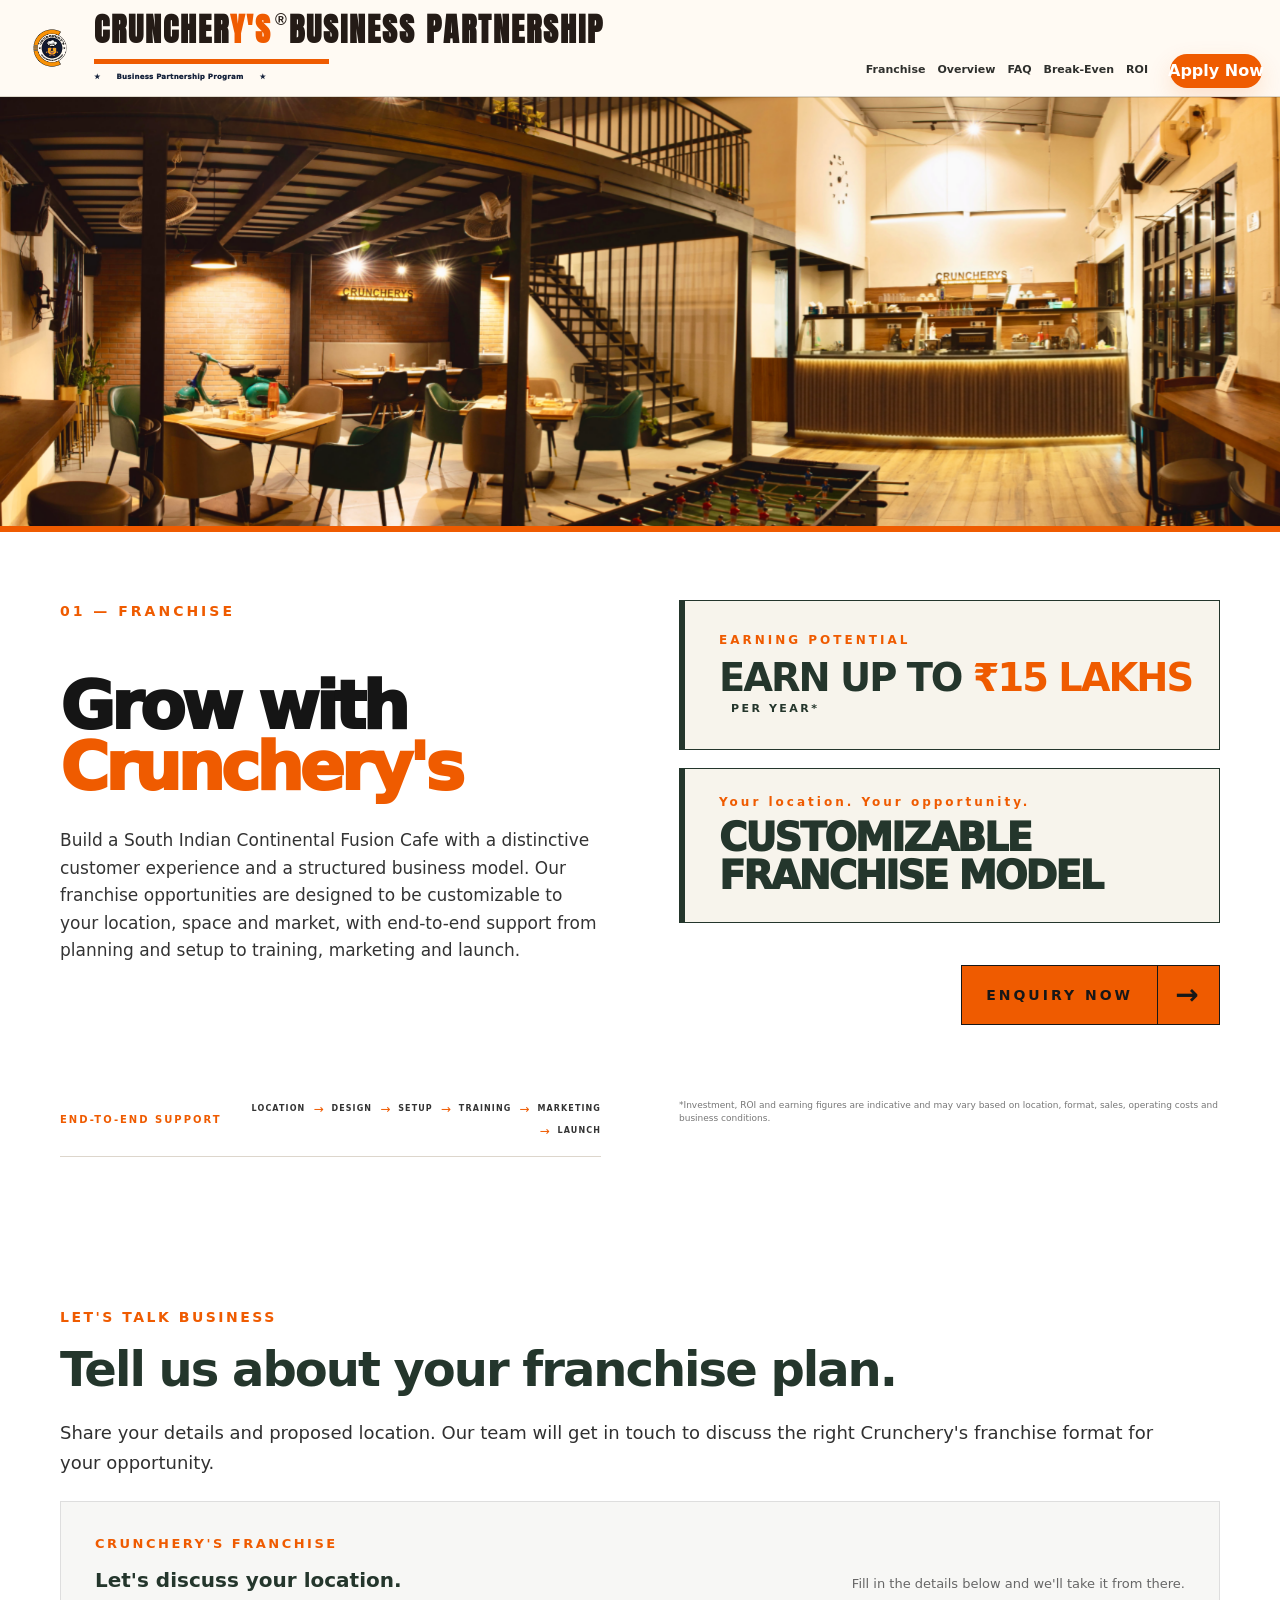
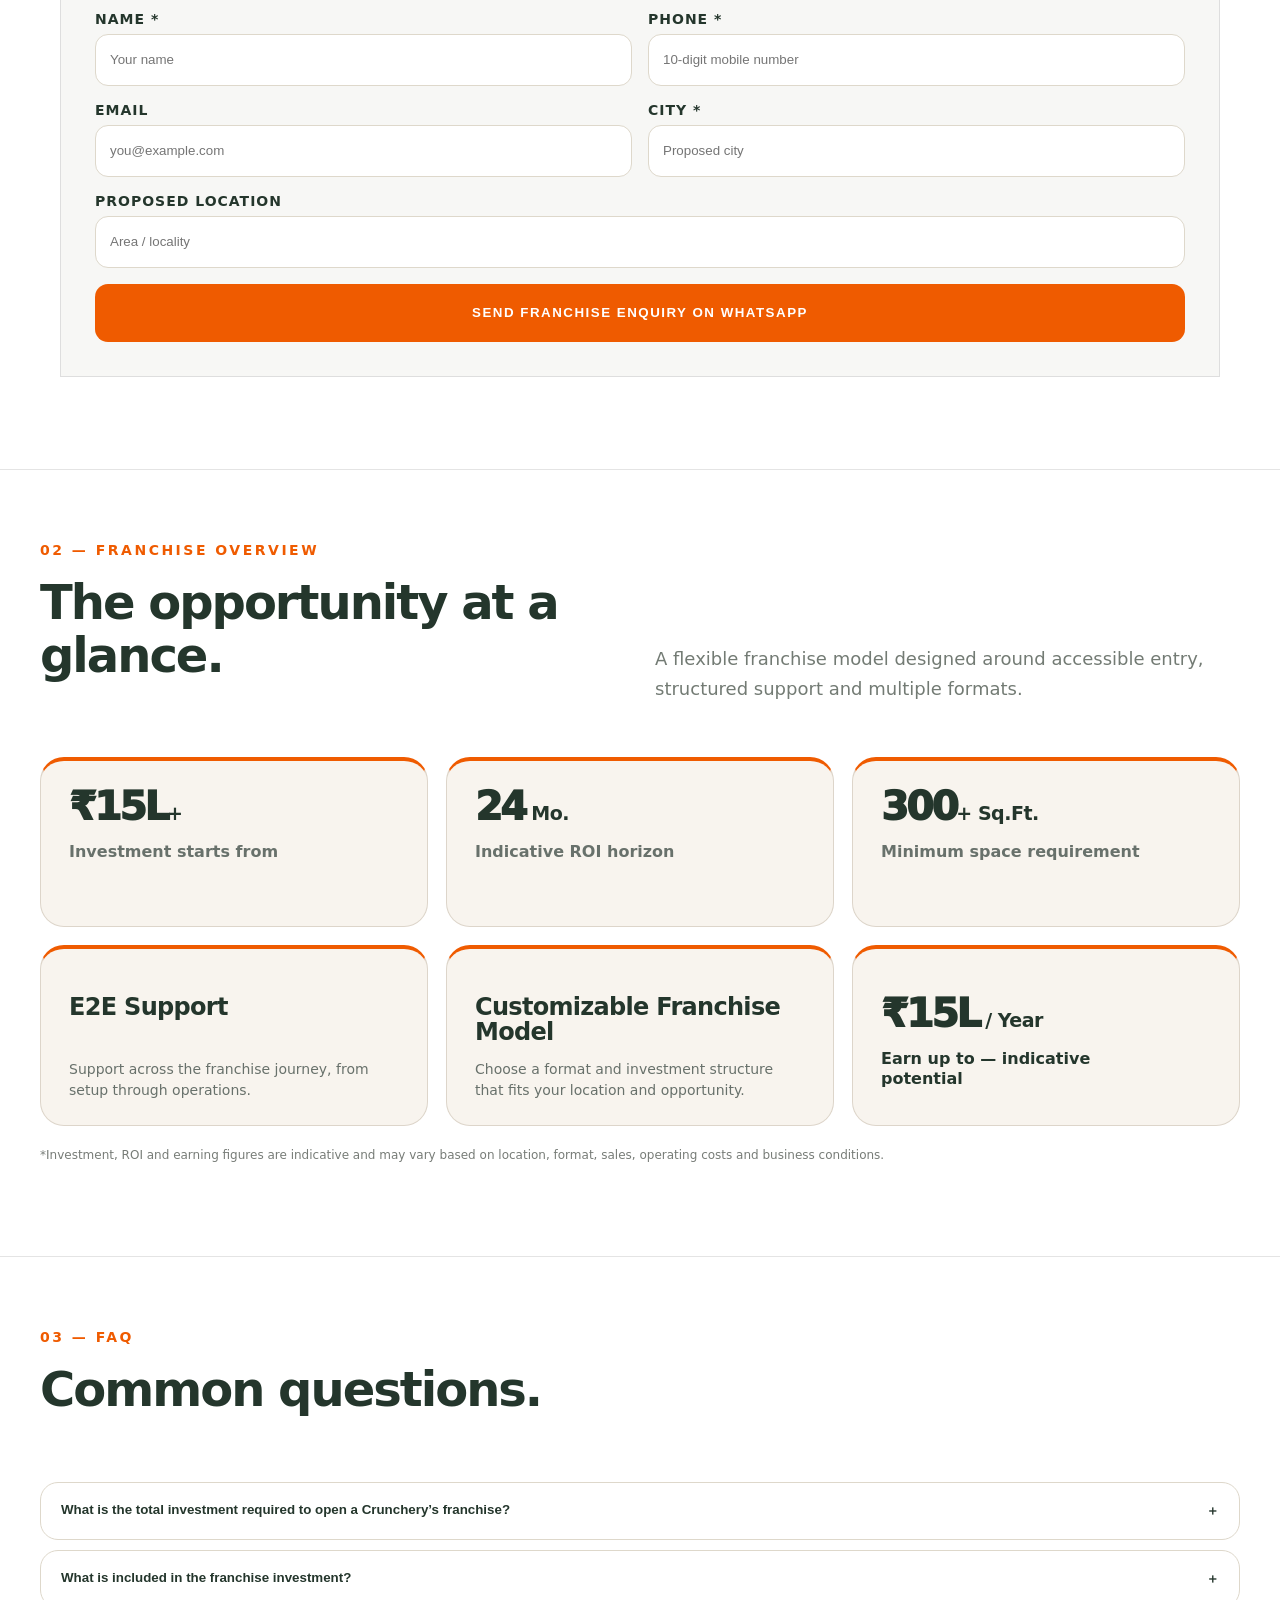
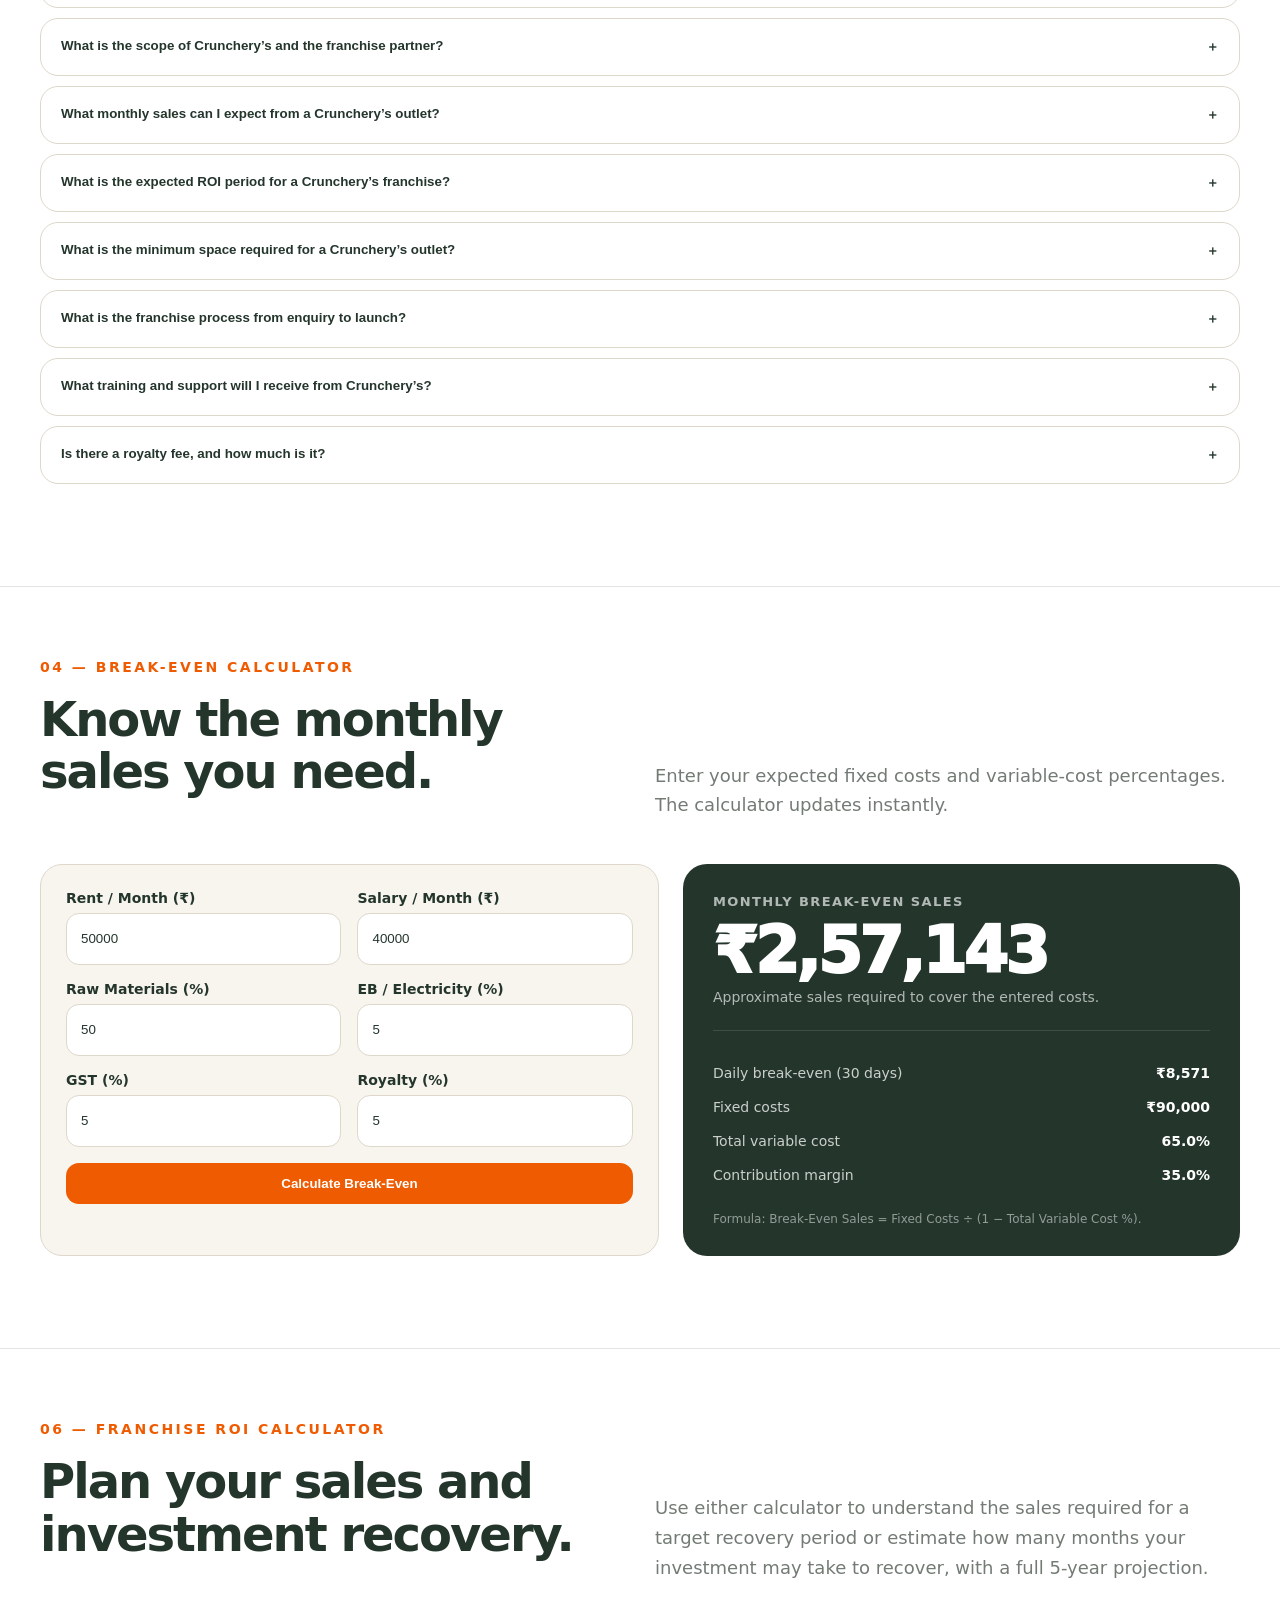
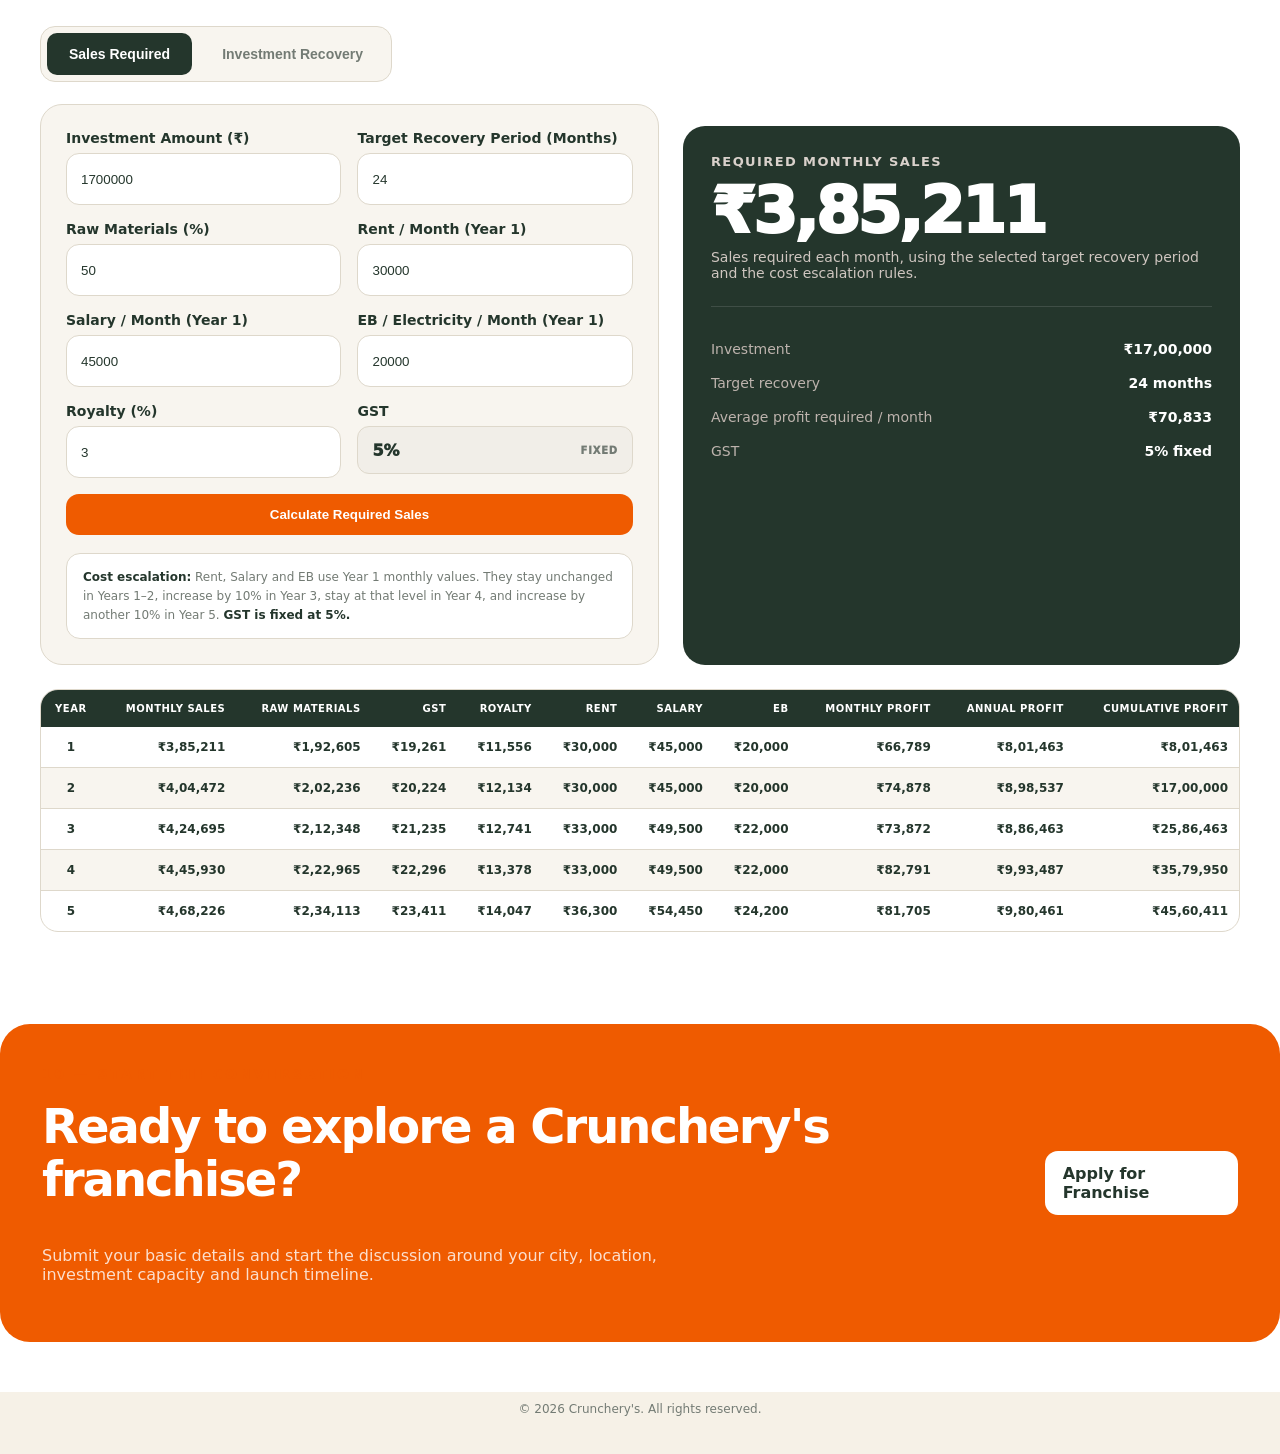
==== commit d500b281: "Update index.html" ====
--- a/franchise/index.html
+++ b/franchise/index.html
@@ -6673,9 +6673,9 @@
     <a href="/" class="franchise-logo" aria-label="Crunchery's Home">
       <img src="/assets/logo.png" alt="Crunchery's logo">
       <span class="franchise-wordmark" aria-hidden="true">
-        <span class="franchise-wordmark-name">CRUNCHER<span class="orange">Y'S</span><sup>®</sup></span>
+        <span class="franchise-wordmark-name">CRUNCHER<span class="orange">Y'S</span><sup>®</sup>BUSINESS PARTNERSHIP</span>
         <span class="franchise-wordmark-rule"></span>
-        <span class="franchise-wordmark-tagline">THE DESTINATION FOR YOUR CRAVINGS</span>
+        <span class="franchise-wordmark-tagline">Business Partnership Program</span>
       </span>
     </a>
 
@@ -7699,4 +7699,4 @@
 })();
 </script>
 </body>
-</html>+</html>
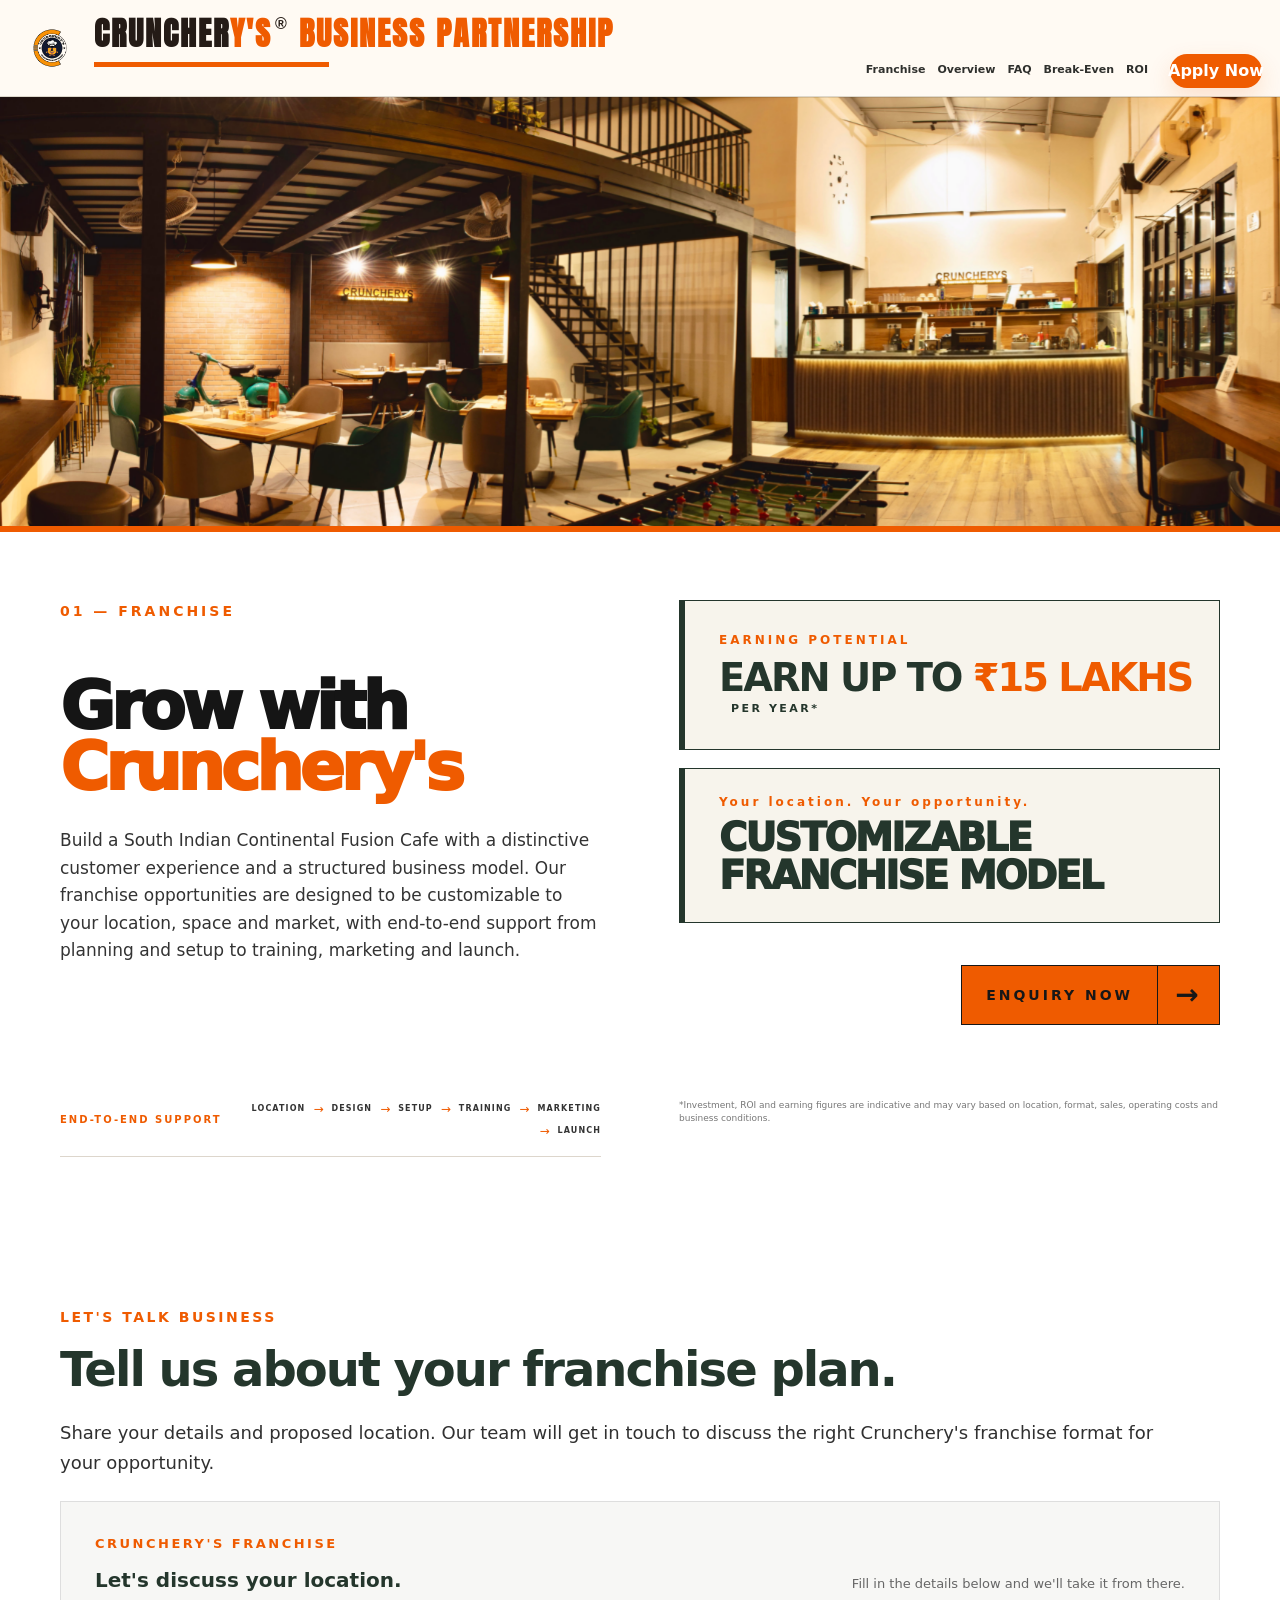
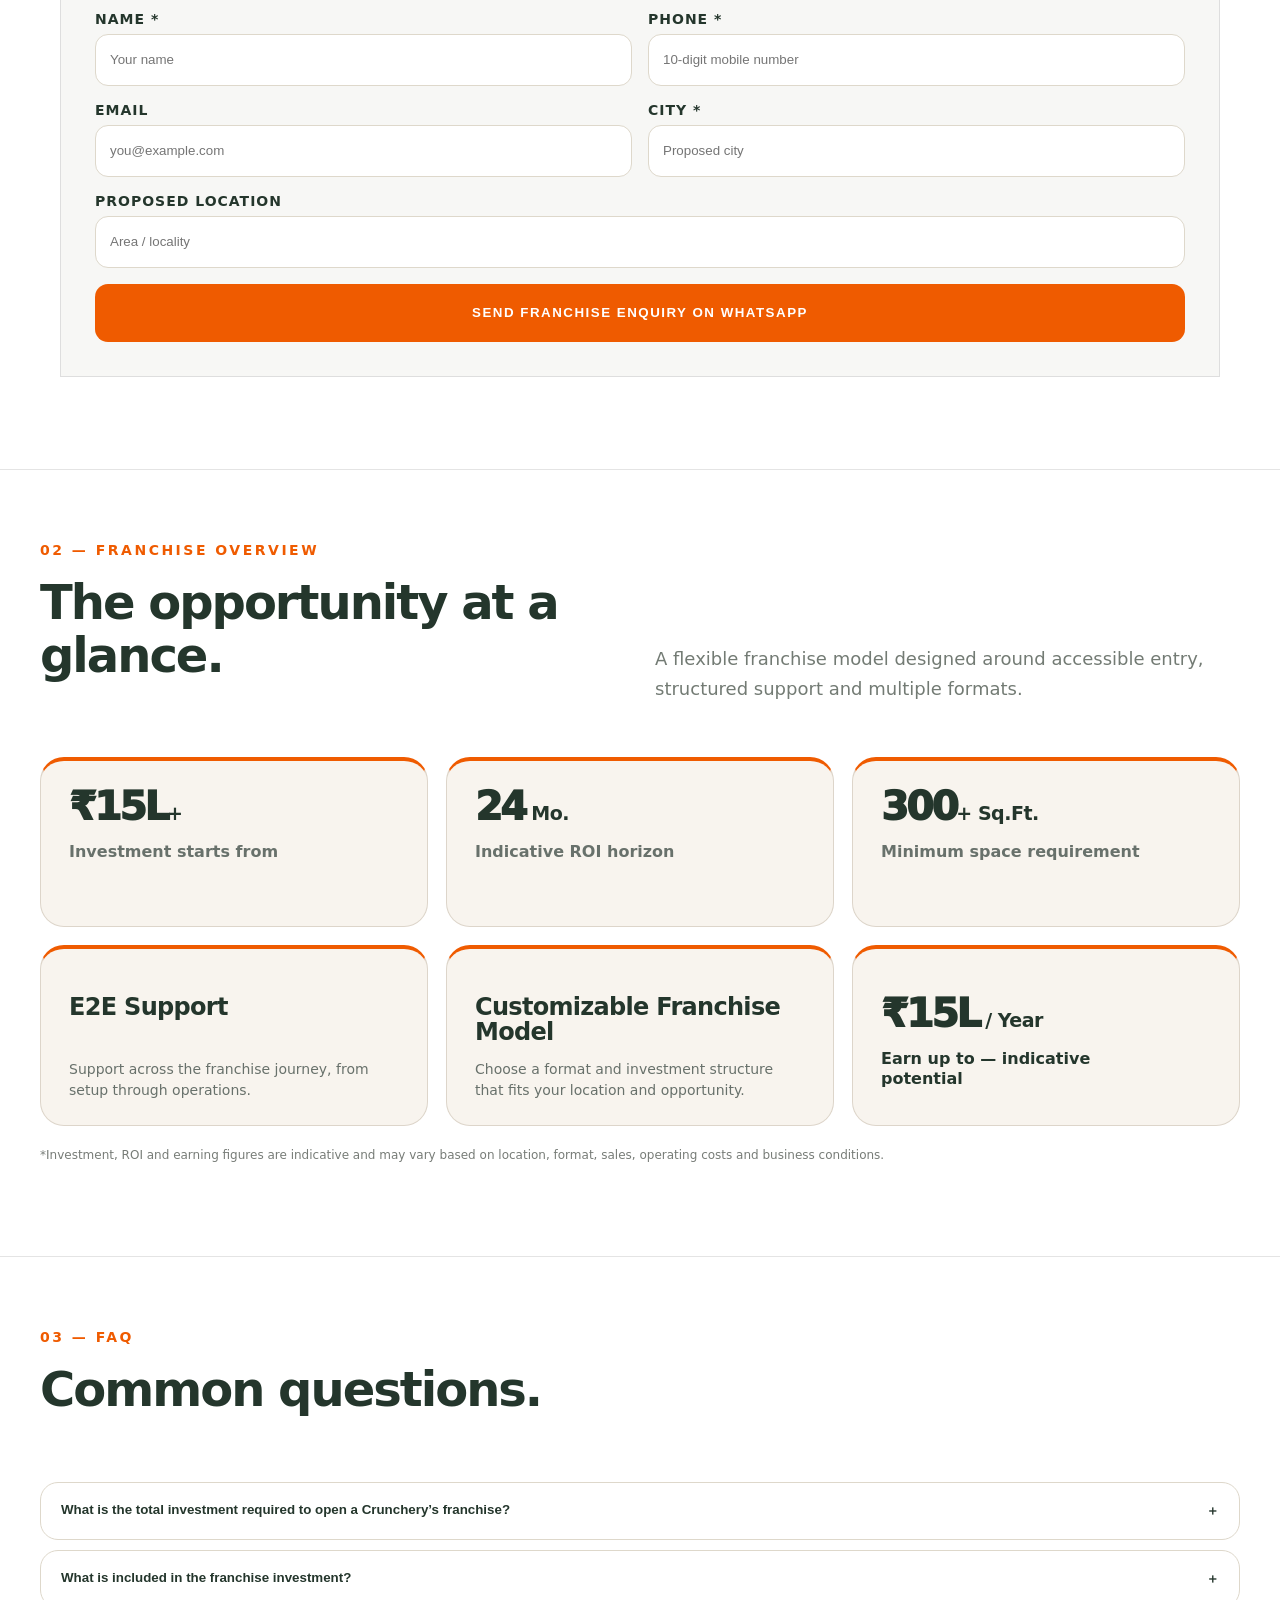
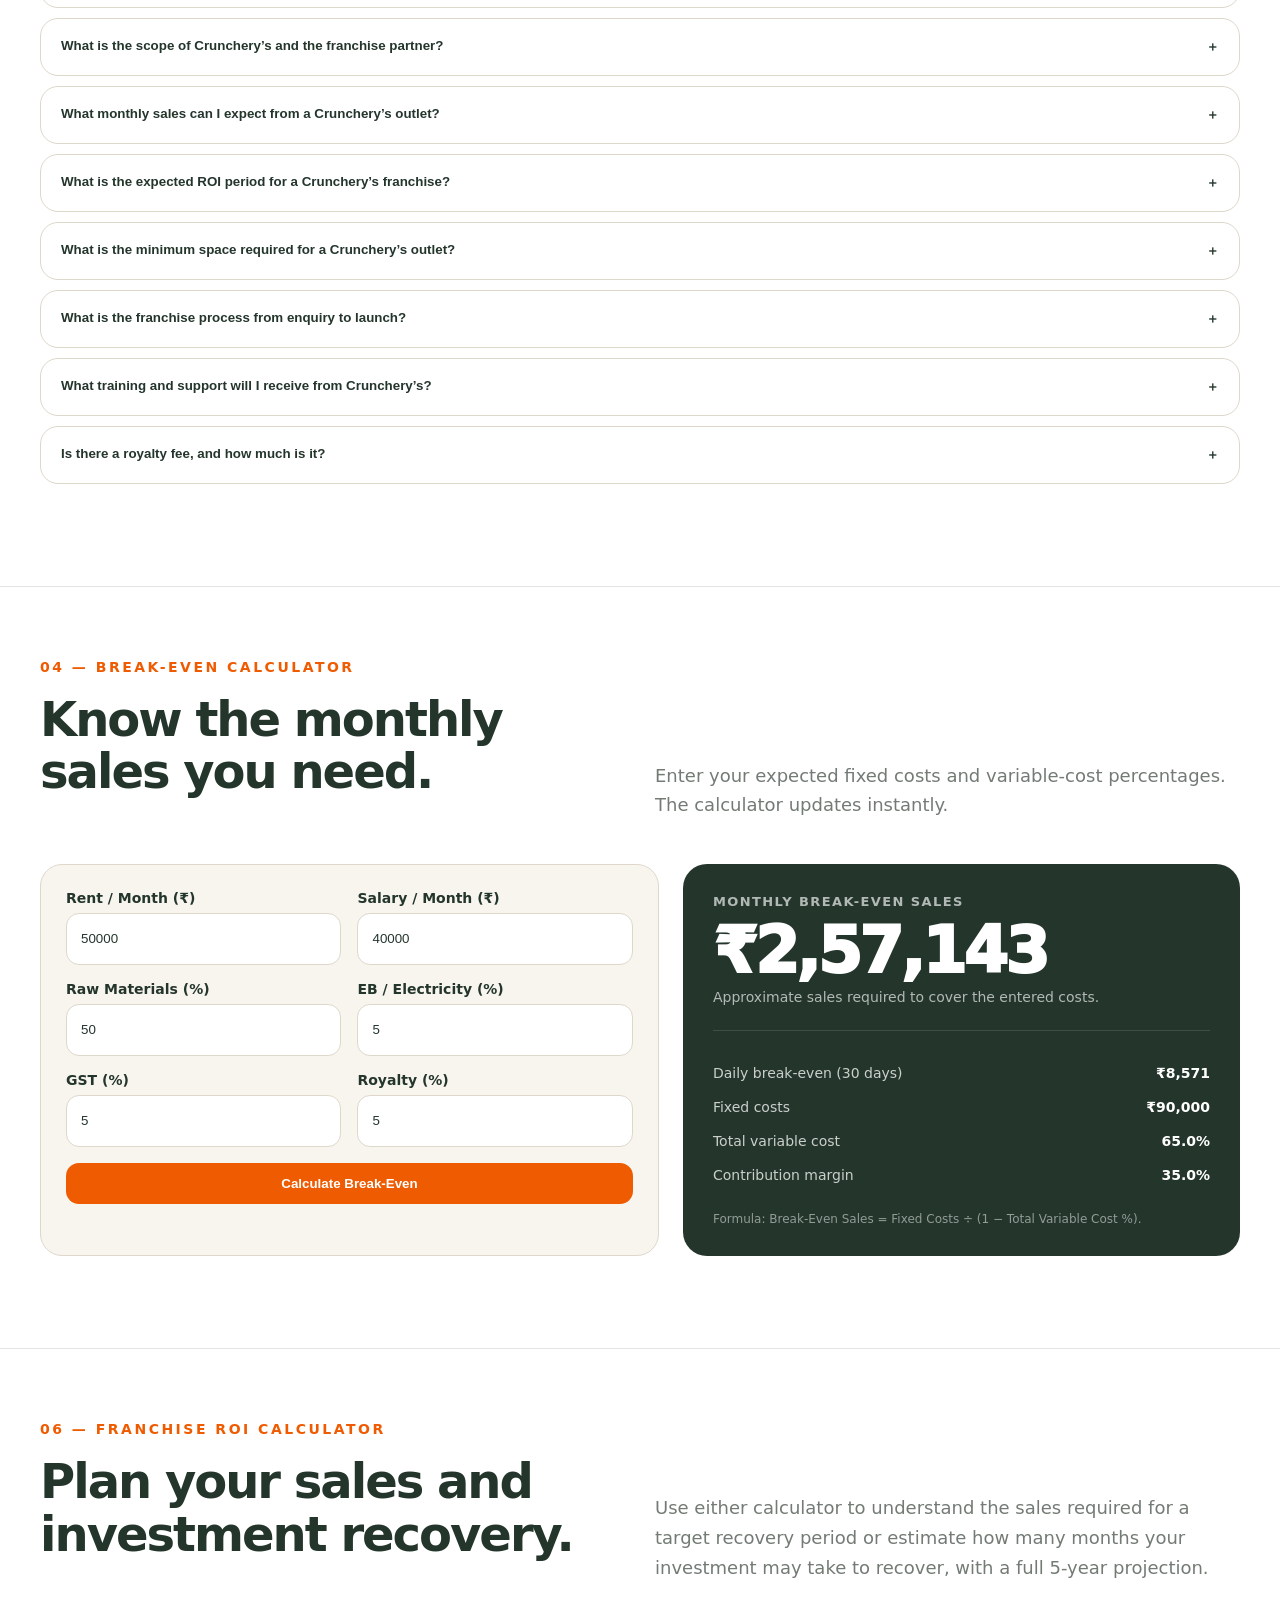
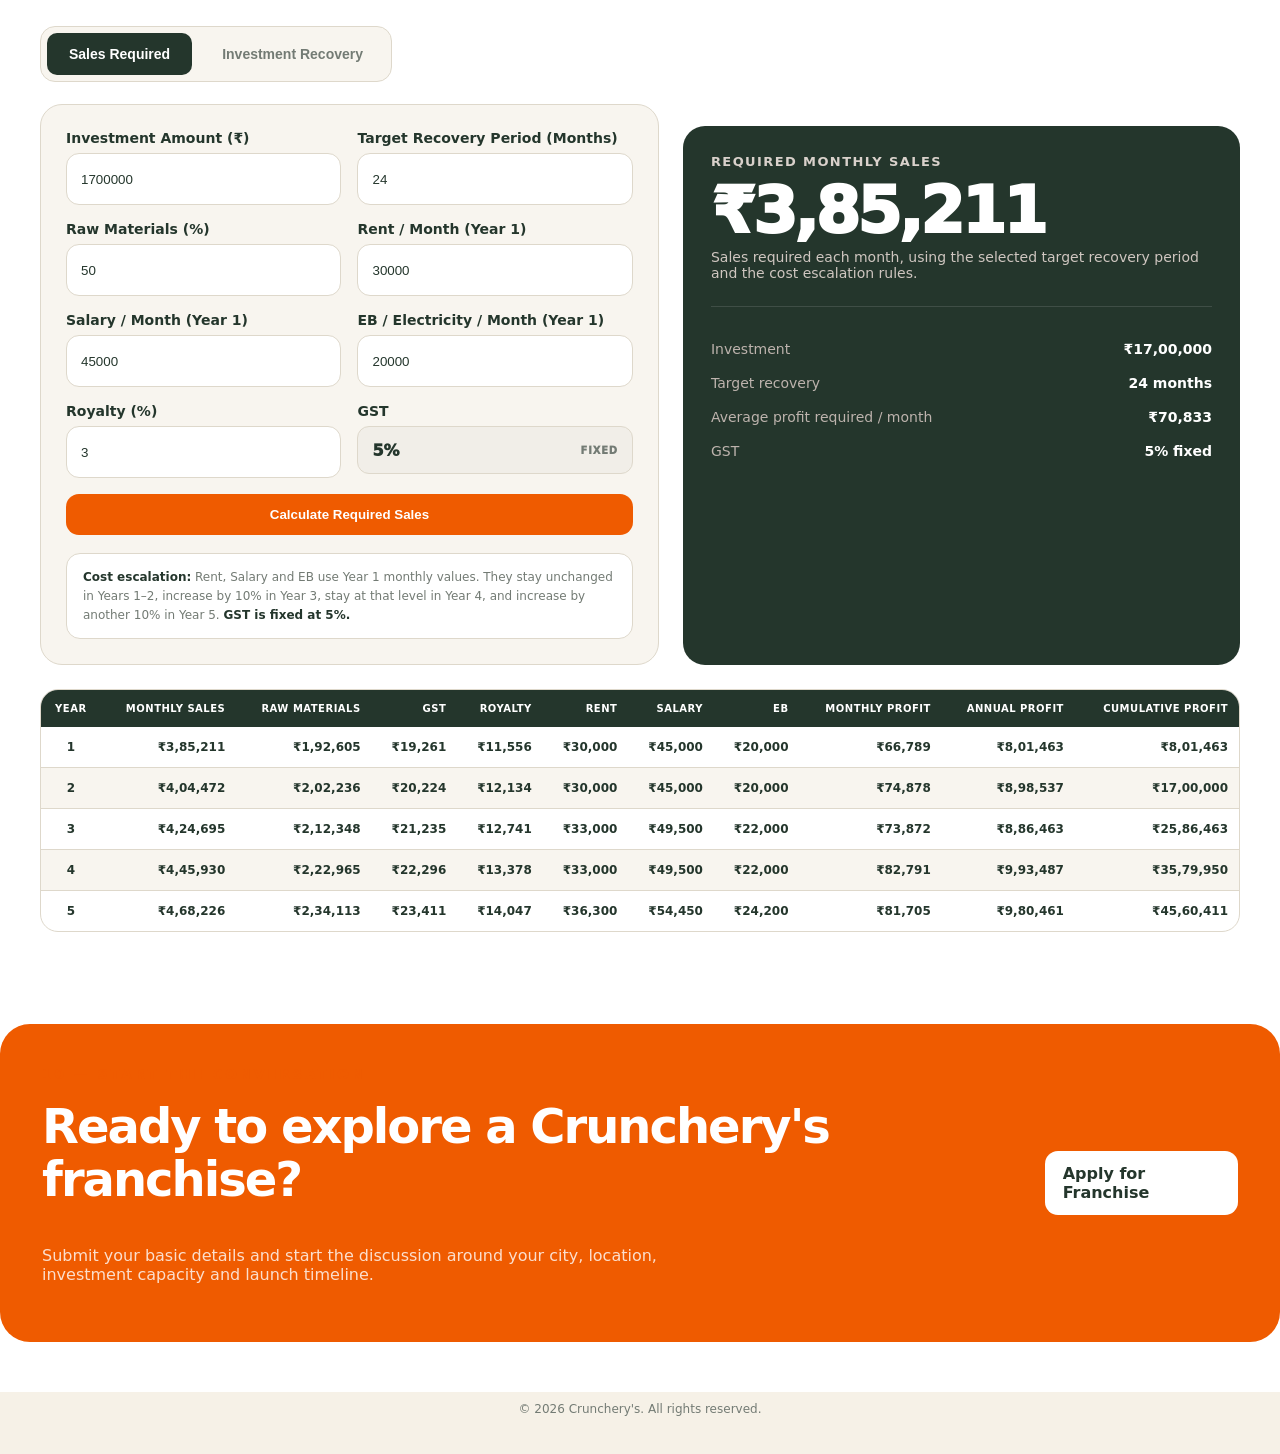
==== commit c98e430f: "Update index.html" ====
--- a/franchise/index.html
+++ b/franchise/index.html
@@ -6673,9 +6673,8 @@
     <a href="/" class="franchise-logo" aria-label="Crunchery's Home">
       <img src="/assets/logo.png" alt="Crunchery's logo">
       <span class="franchise-wordmark" aria-hidden="true">
-        <span class="franchise-wordmark-name">CRUNCHER<span class="orange">Y'S</span><sup>®</sup>BUSINESS PARTNERSHIP</span>
+        <span class="franchise-wordmark-name">CRUNCHER<span class="orange">Y'S</span><sup>®</sup> <span class="orange"> BUSINESS PARTNERSHIP</span></span>
         <span class="franchise-wordmark-rule"></span>
-        <span class="franchise-wordmark-tagline">Business Partnership Program</span>
       </span>
     </a>
 
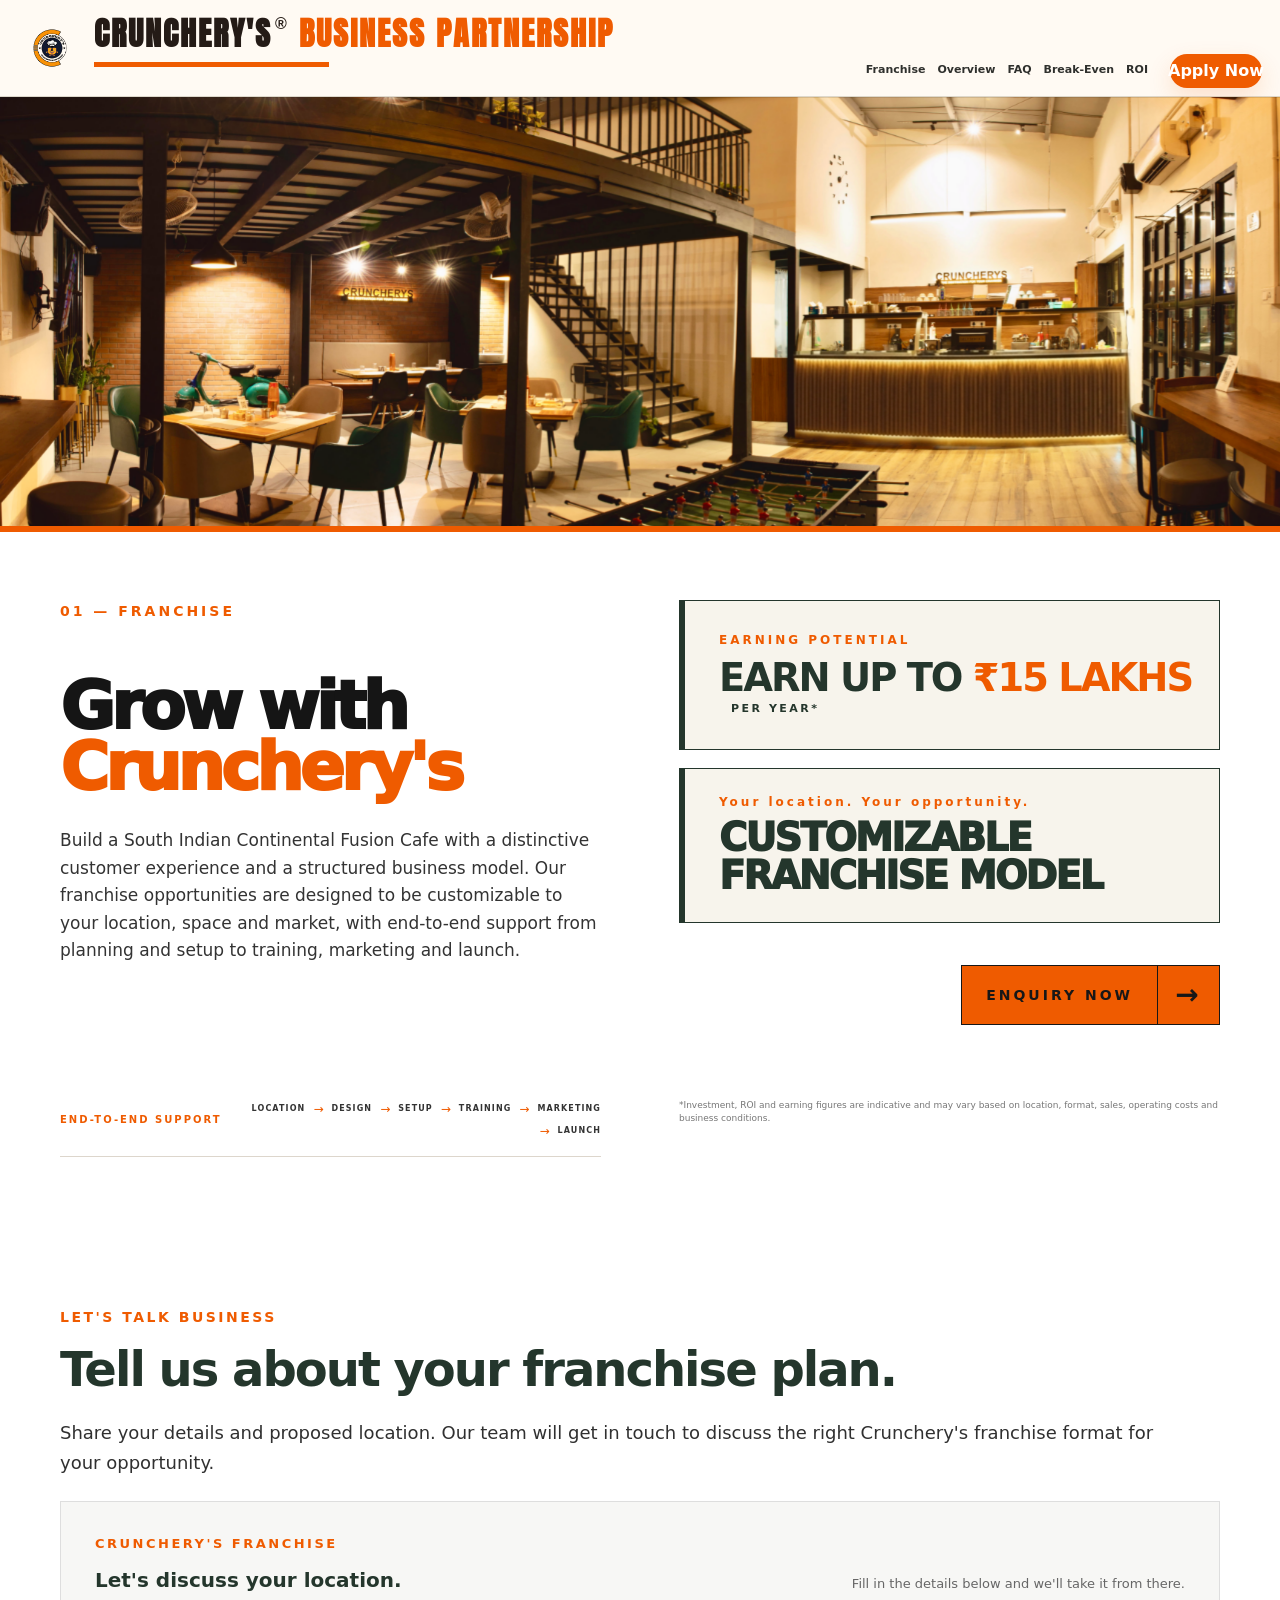
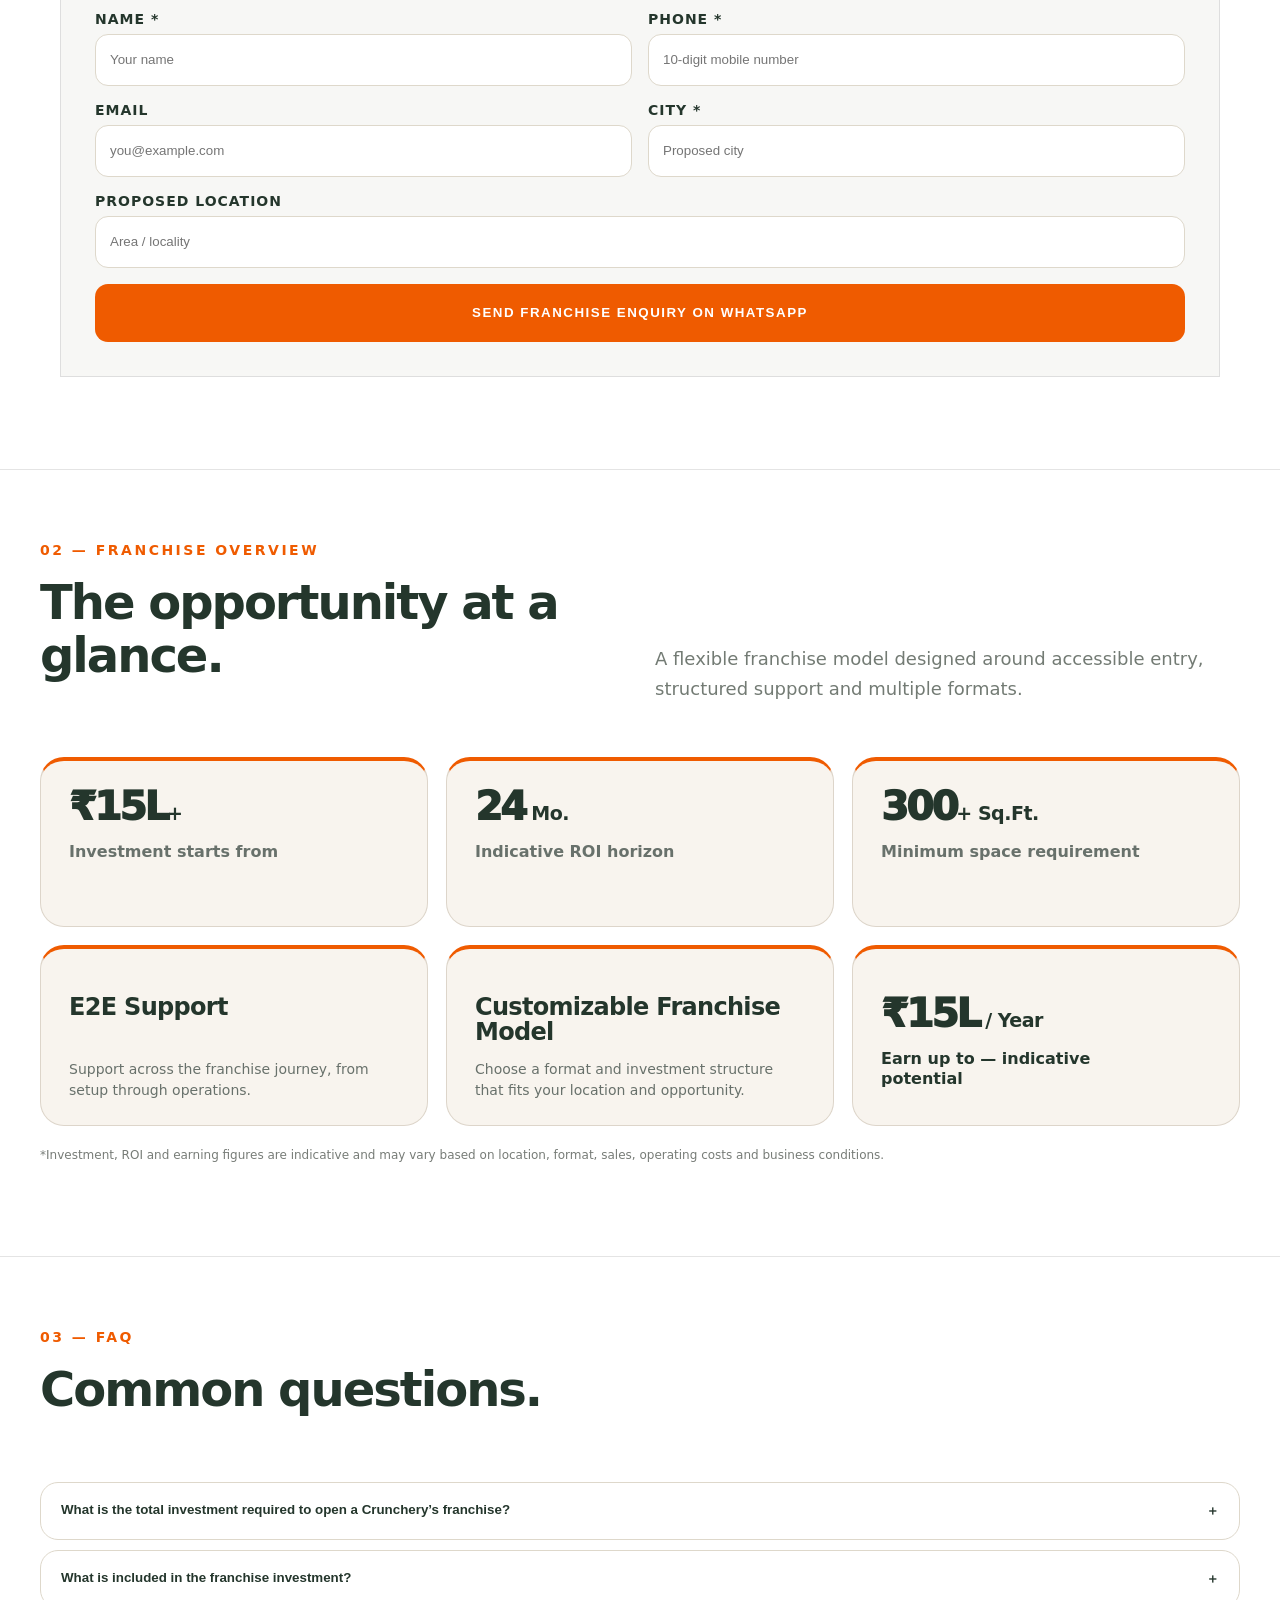
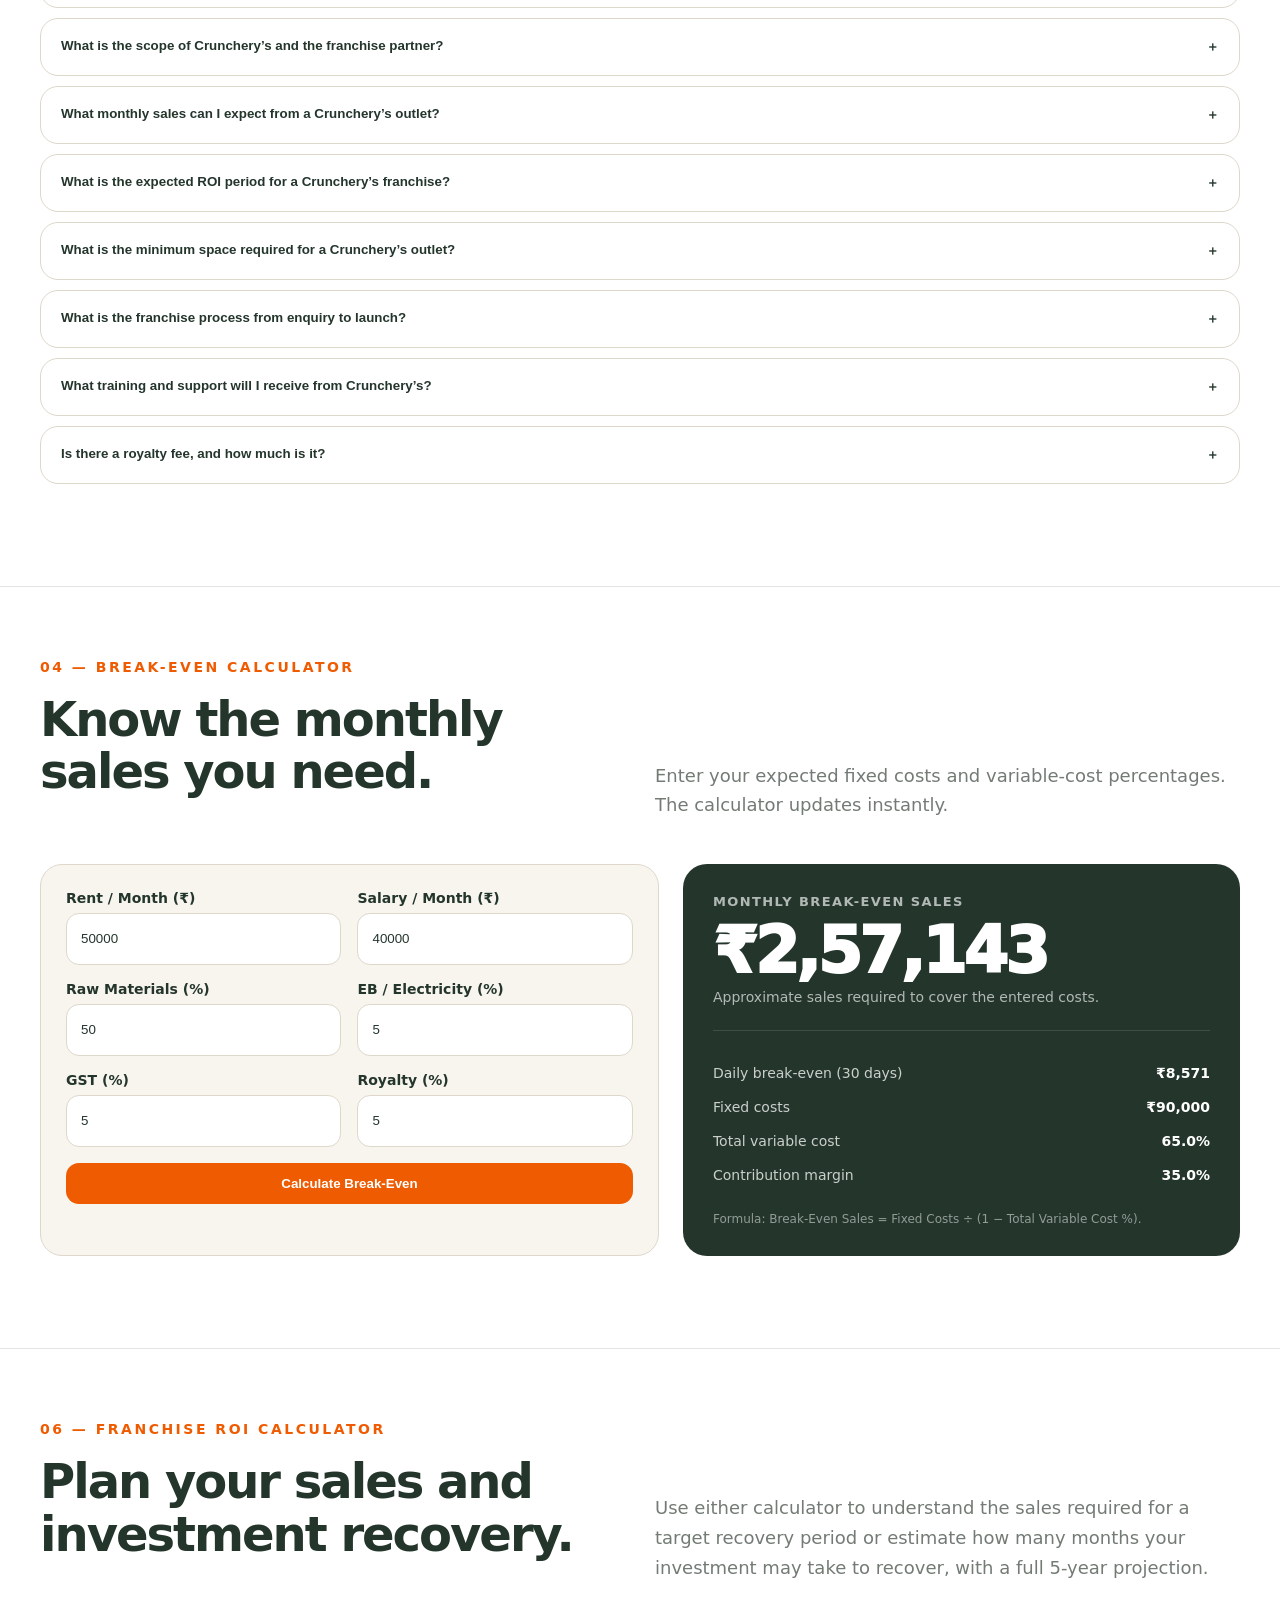
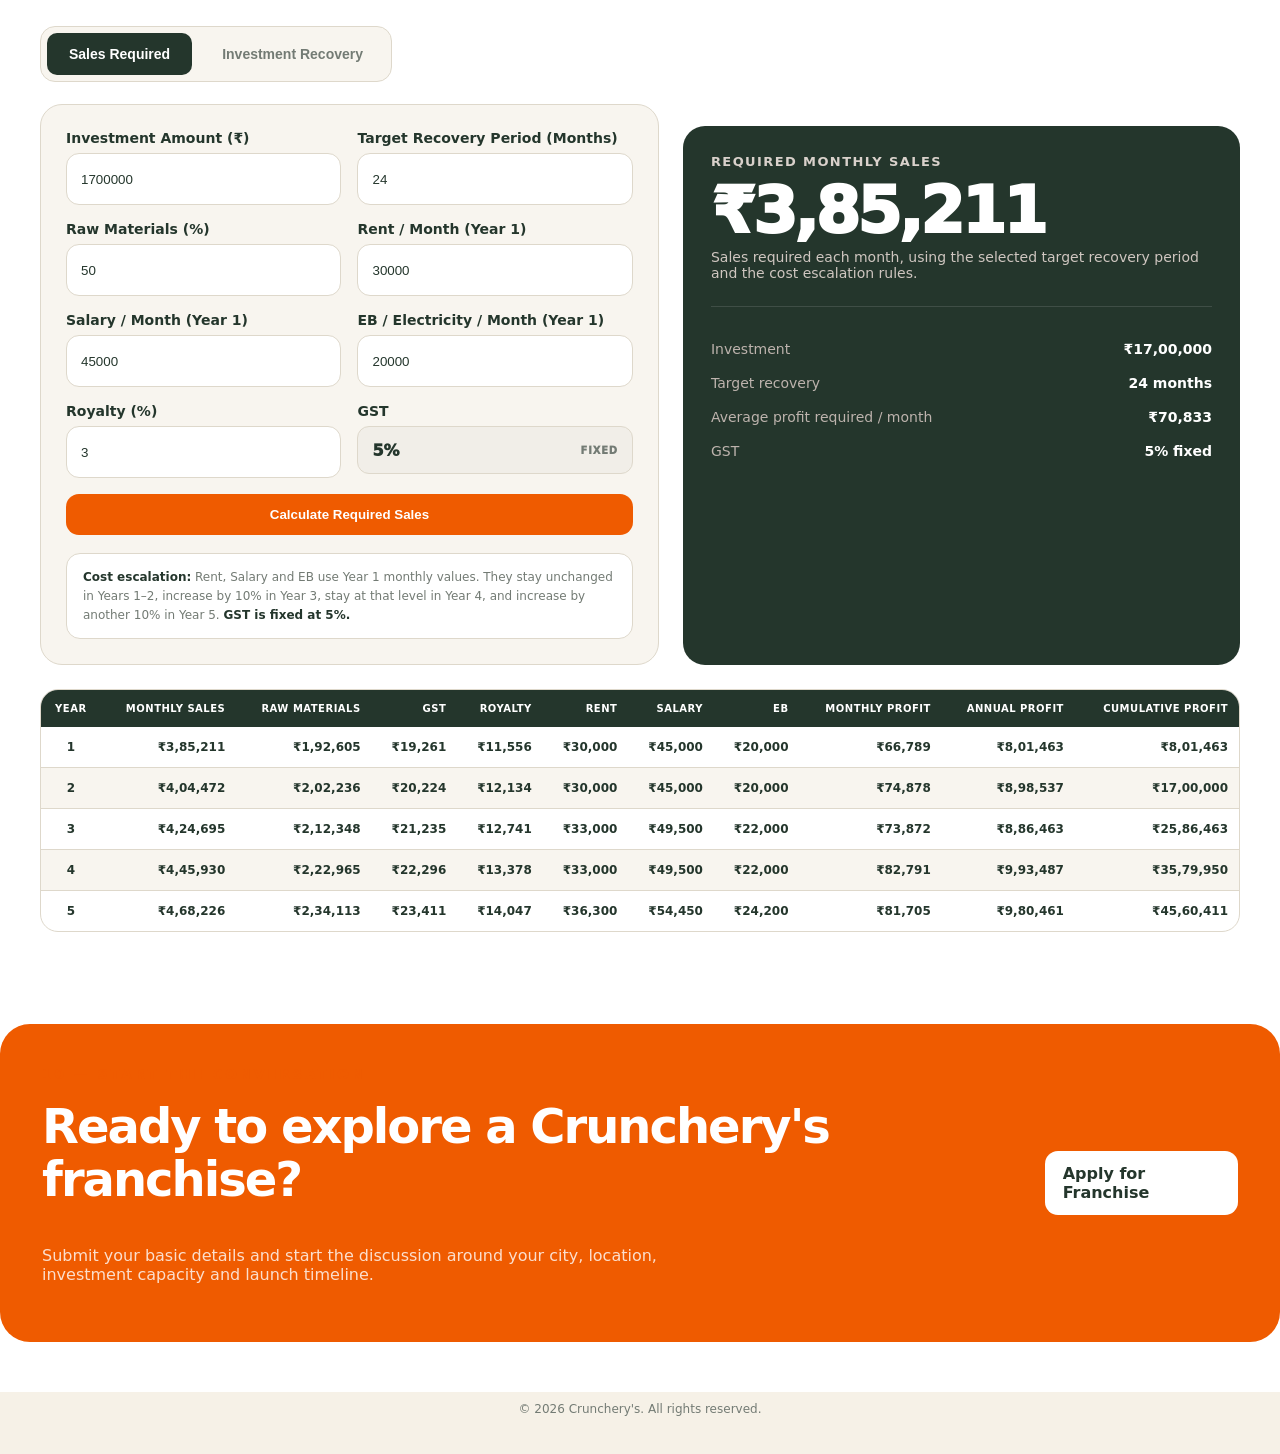
==== commit 317824e5: "Update index.html" ====
--- a/franchise/index.html
+++ b/franchise/index.html
@@ -6673,7 +6673,7 @@
     <a href="/" class="franchise-logo" aria-label="Crunchery's Home">
       <img src="/assets/logo.png" alt="Crunchery's logo">
       <span class="franchise-wordmark" aria-hidden="true">
-        <span class="franchise-wordmark-name">CRUNCHER<span class="orange">Y'S</span><sup>®</sup> <span class="orange"> BUSINESS PARTNERSHIP</span></span>
+        <span class="franchise-wordmark-name">CRUNCHERY'S<sup>®</sup> <span class="orange"> BUSINESS PARTNERSHIP</span></span>
         <span class="franchise-wordmark-rule"></span>
       </span>
     </a>
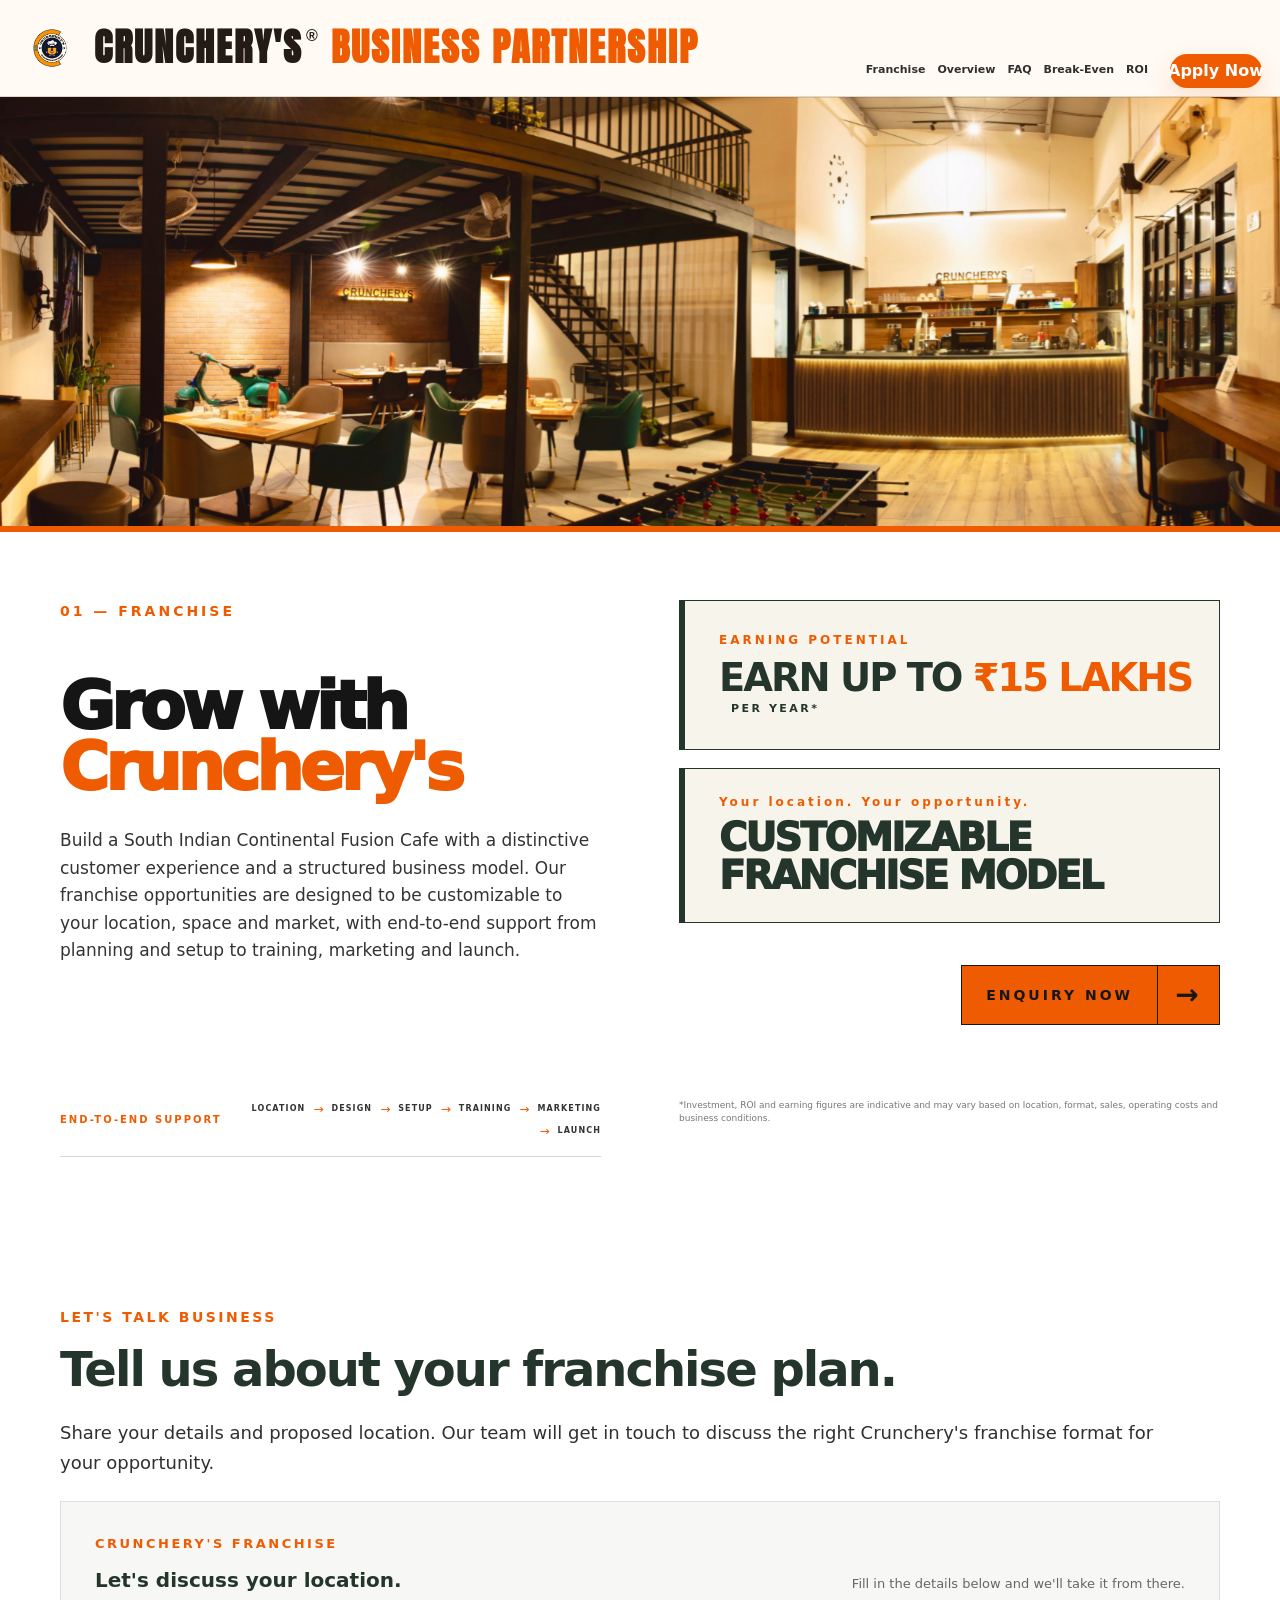
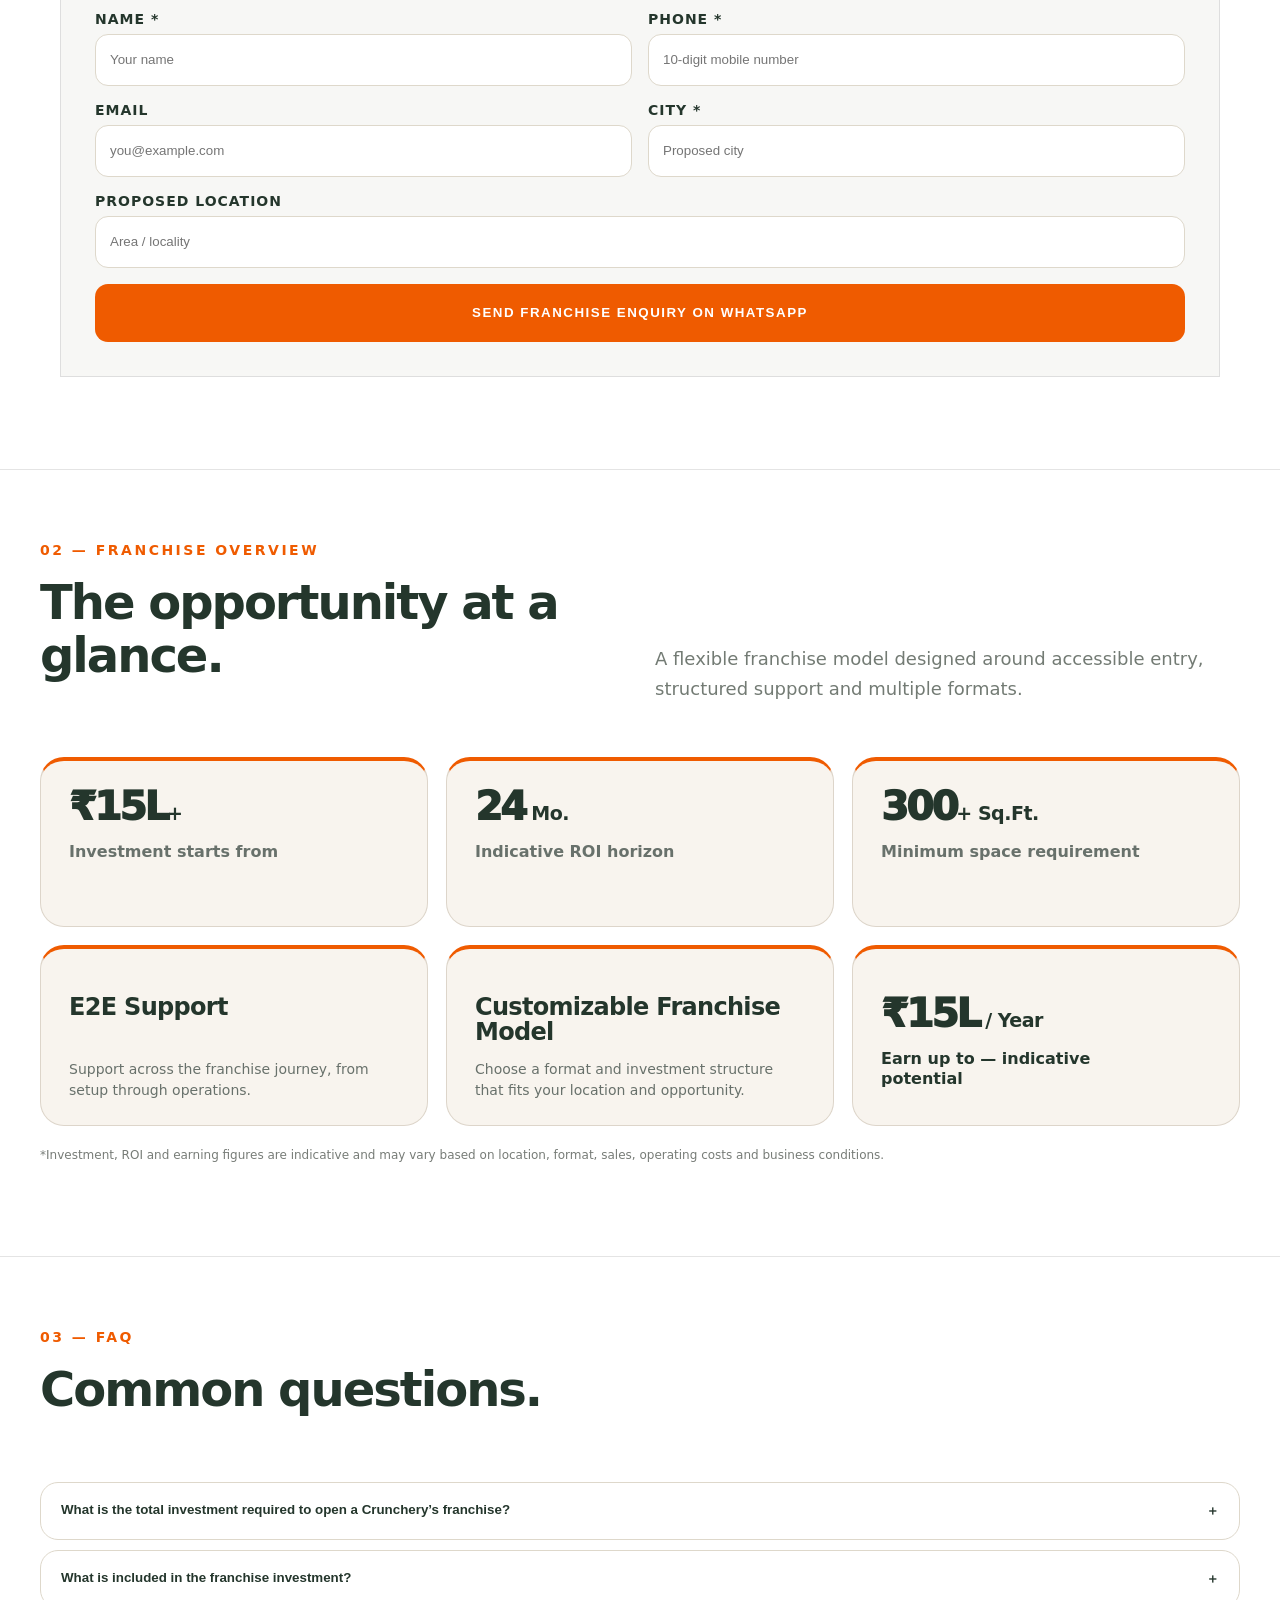
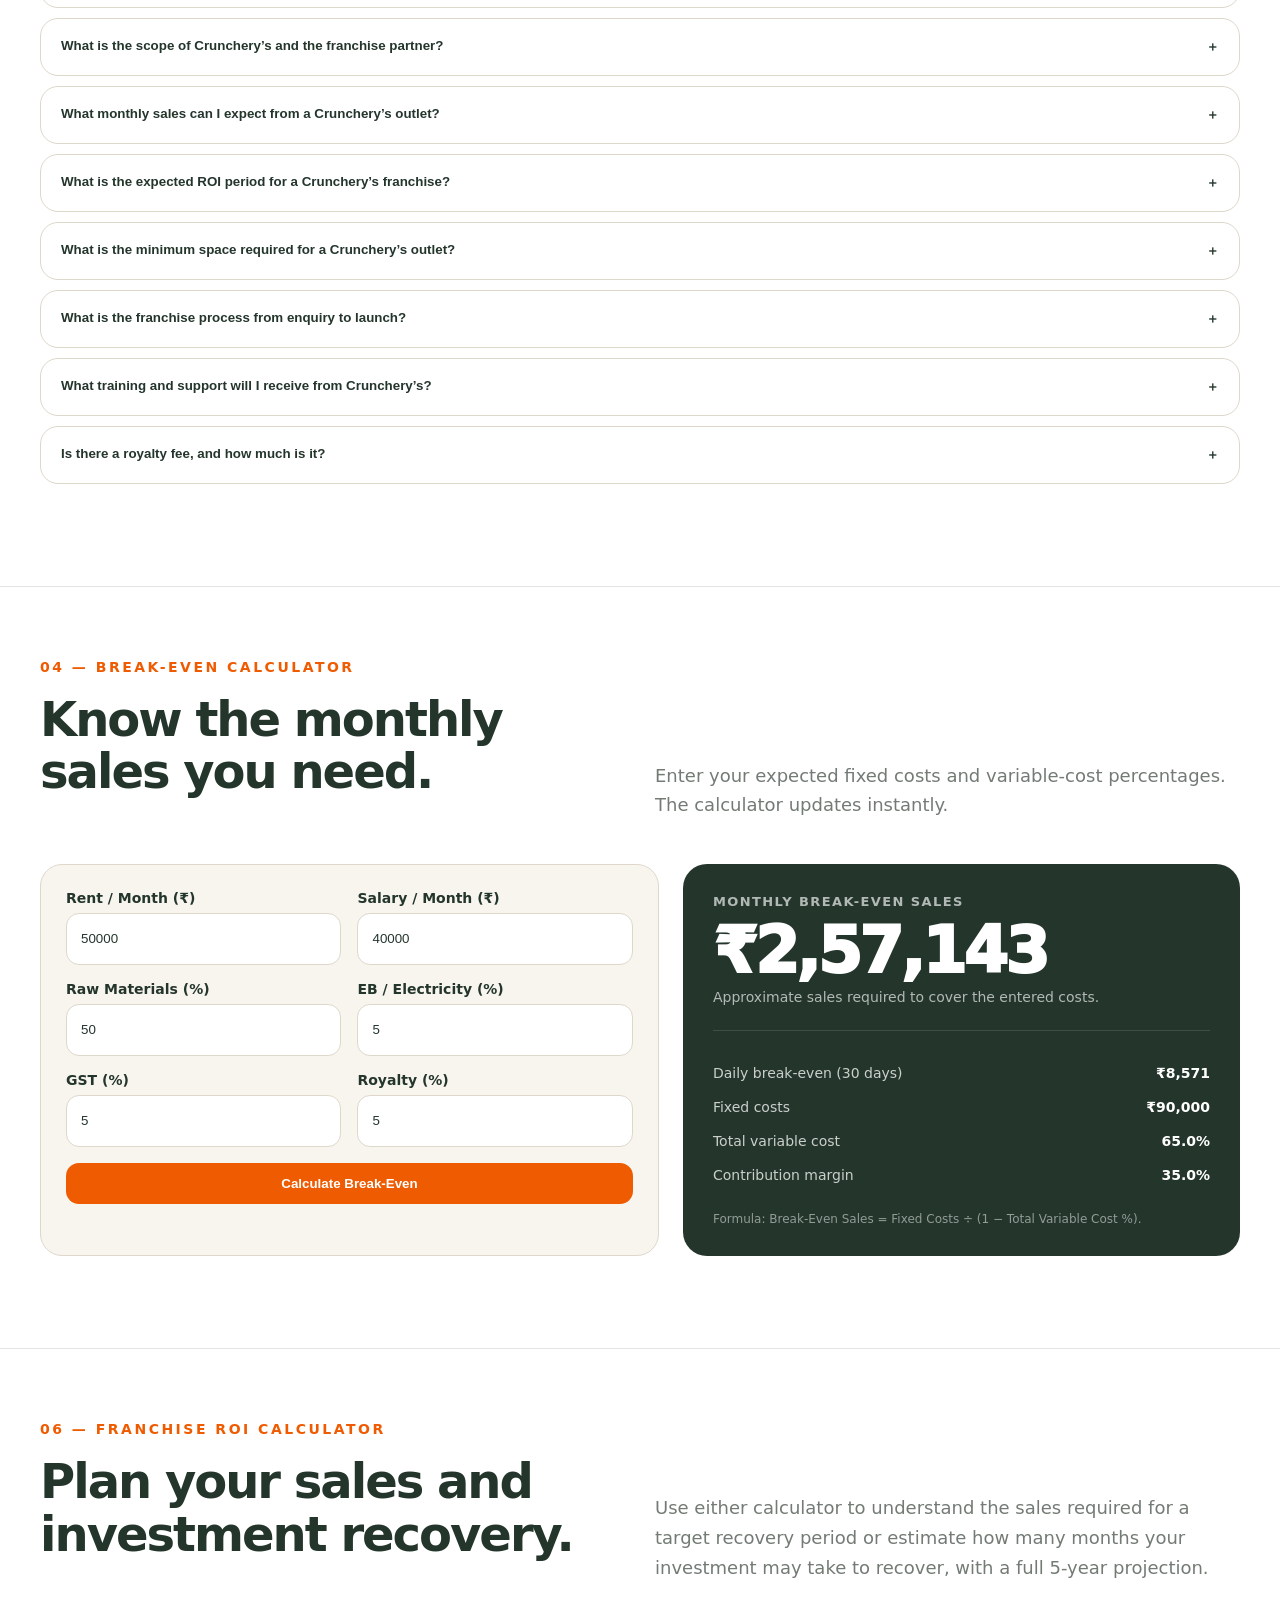
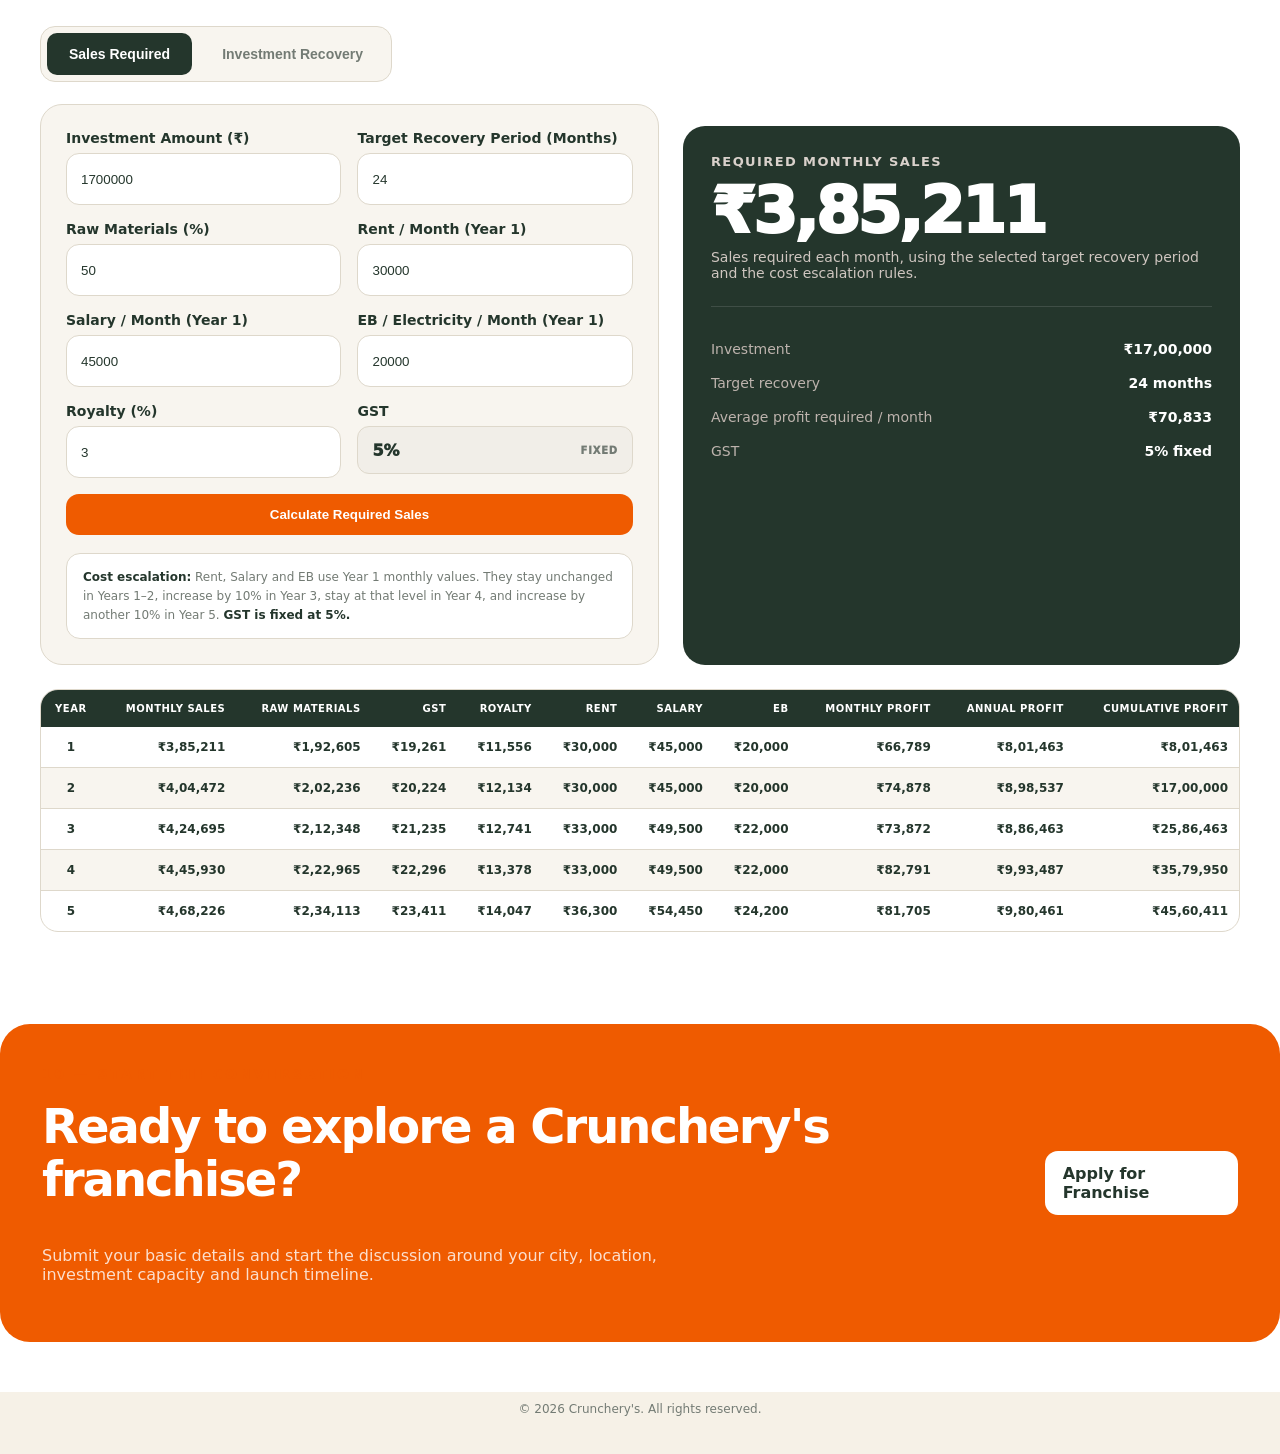
==== commit e102f3d7: "Add files via upload" ====
--- a/franchise/index.html
+++ b/franchise/index.html
@@ -140,7 +140,7 @@
   height:5px !important;
   background:#ef5b00 !important;
   margin:14px 0 10px !important;
-}
+display:none !important;}
 
 .franchise-wordmark-tagline{
   color:#17243d !important;
@@ -6662,6 +6662,102 @@
   }
 }
 </style>
+
+<style id="cruncherys-business-partnership-header-fix">
+/* Crunchery's Business Partnership header refinement */
+.franchise-header-inner{
+  align-items:center !important;
+}
+
+.franchise-logo{
+  align-items:center !important;
+}
+
+.franchise-wordmark{
+  justify-content:center !important;
+  width:650px !important;
+  max-width:650px !important;
+}
+
+.franchise-wordmark-name{
+  display:block !important;
+  white-space:nowrap !important;
+  line-height:.92 !important;
+  color:#241b16 !important;
+}
+
+.franchise-wordmark-name .orange{
+  color:#ef5b00 !important;
+}
+
+.franchise-wordmark-rule{
+  width:100% !important;
+  height:5px !important;
+  margin:14px 0 0 !important;
+  background:#ef5b00 !important;
+}
+
+@media (min-width:1301px){
+  .franchise-logo{
+    align-items:center !important;
+  }
+
+  .franchise-wordmark{
+    width:650px !important;
+    max-width:650px !important;
+    flex:0 0 650px !important;
+    margin-left:-35px !important;
+  }
+
+  .franchise-wordmark-name{
+    font-size:42px !important;
+    line-height:.94 !important;
+    letter-spacing:1px !important;
+  }
+
+  .franchise-wordmark-rule{
+    width:100% !important;
+    height:5px !important;
+    margin:13px 0 0 !important;
+  }
+}
+
+@media (min-width:901px) and (max-width:1300px){
+  .franchise-wordmark{
+    width:500px !important;
+    max-width:500px !important;
+    margin-left:0 !important;
+  }
+
+  .franchise-wordmark-name{
+    font-size:38px !important;
+    line-height:.94 !important;
+  }
+
+  .franchise-wordmark-rule{
+    width:100% !important;
+    height:4px !important;
+    margin:10px 0 0 !important;
+  }
+}
+
+@media (max-width:900px){
+  .franchise-wordmark{
+    width:auto !important;
+    max-width:100% !important;
+    margin-left:0 !important;
+  }
+
+  .franchise-wordmark-name{
+    line-height:.92 !important;
+  }
+
+  .franchise-wordmark-rule{
+    width:100% !important;
+  }
+}
+</style>
+
 </head>
 
 <body>
@@ -7699,3 +7795,8 @@
 </script>
 </body>
 </html>
+<style id="cruncherys-remove-wordmark-underline">
+.franchise-wordmark-rule{
+  display:none !important;
+}
+</style>
